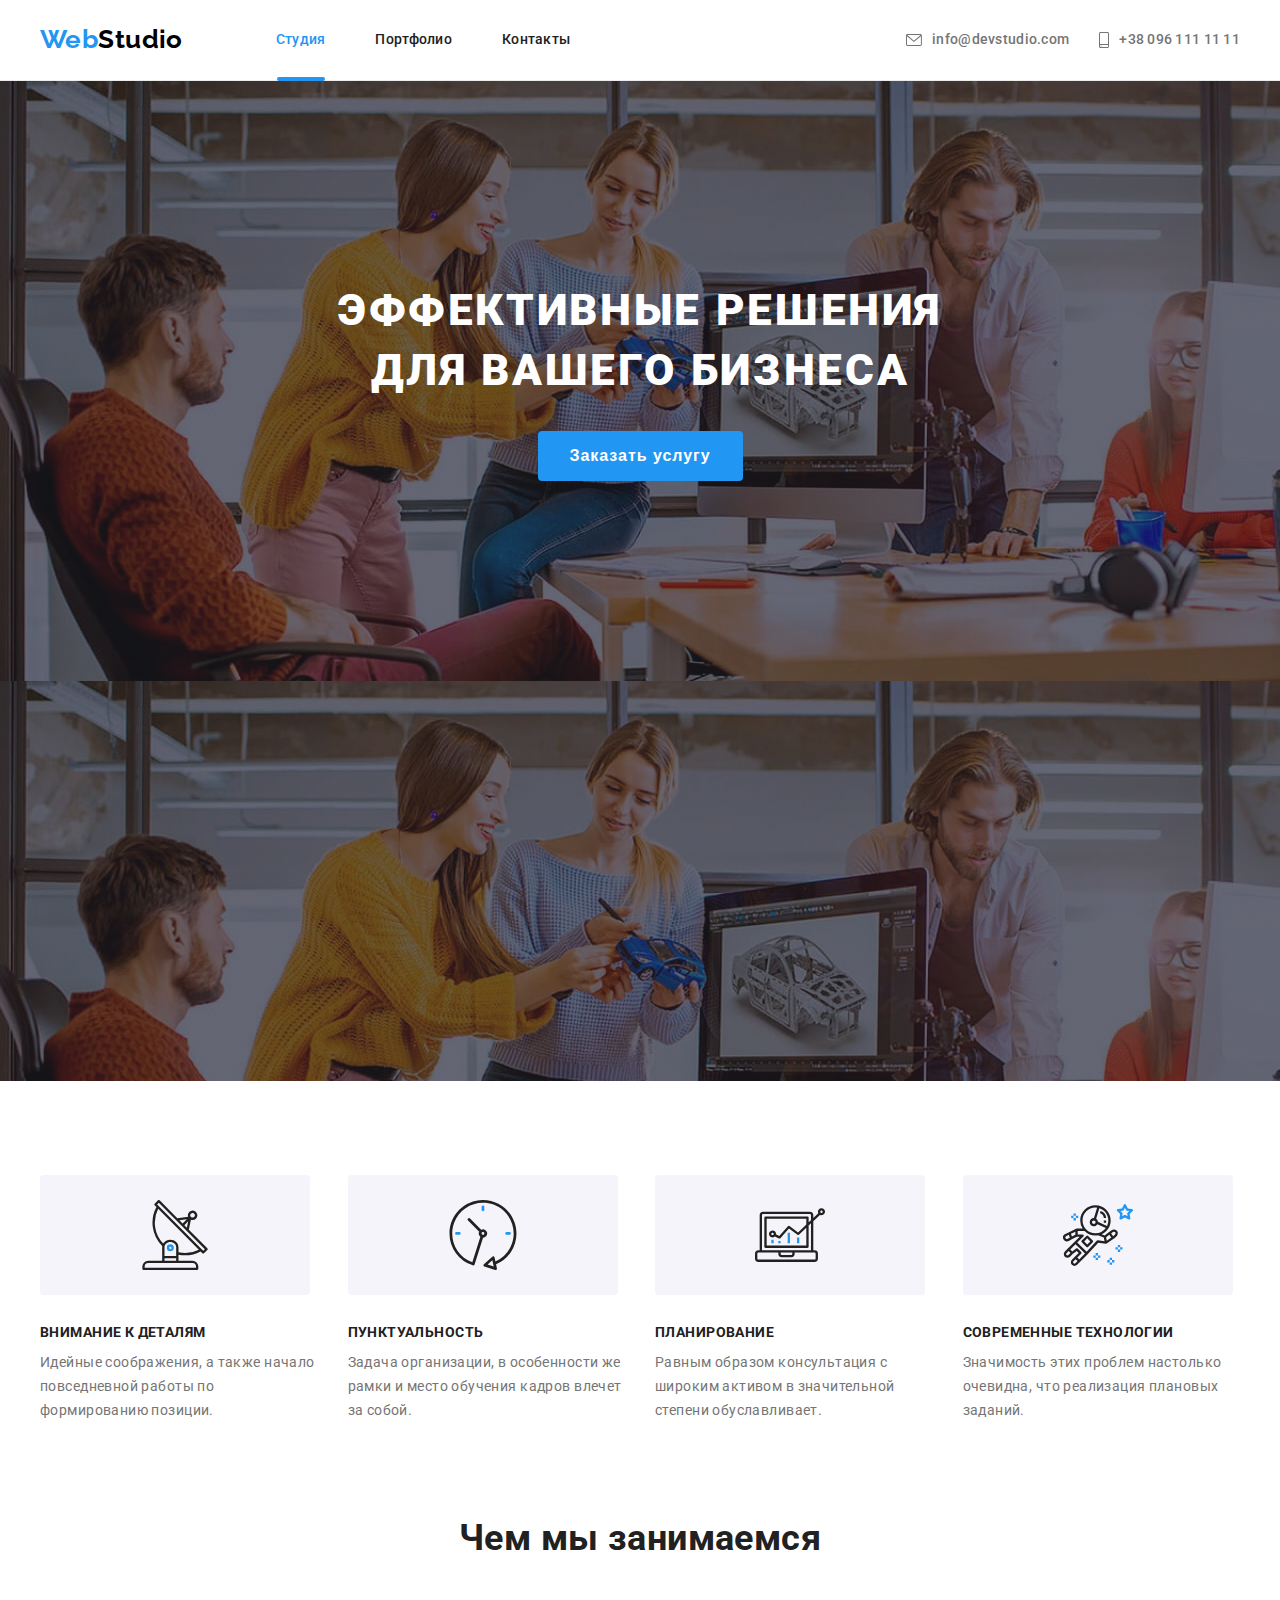
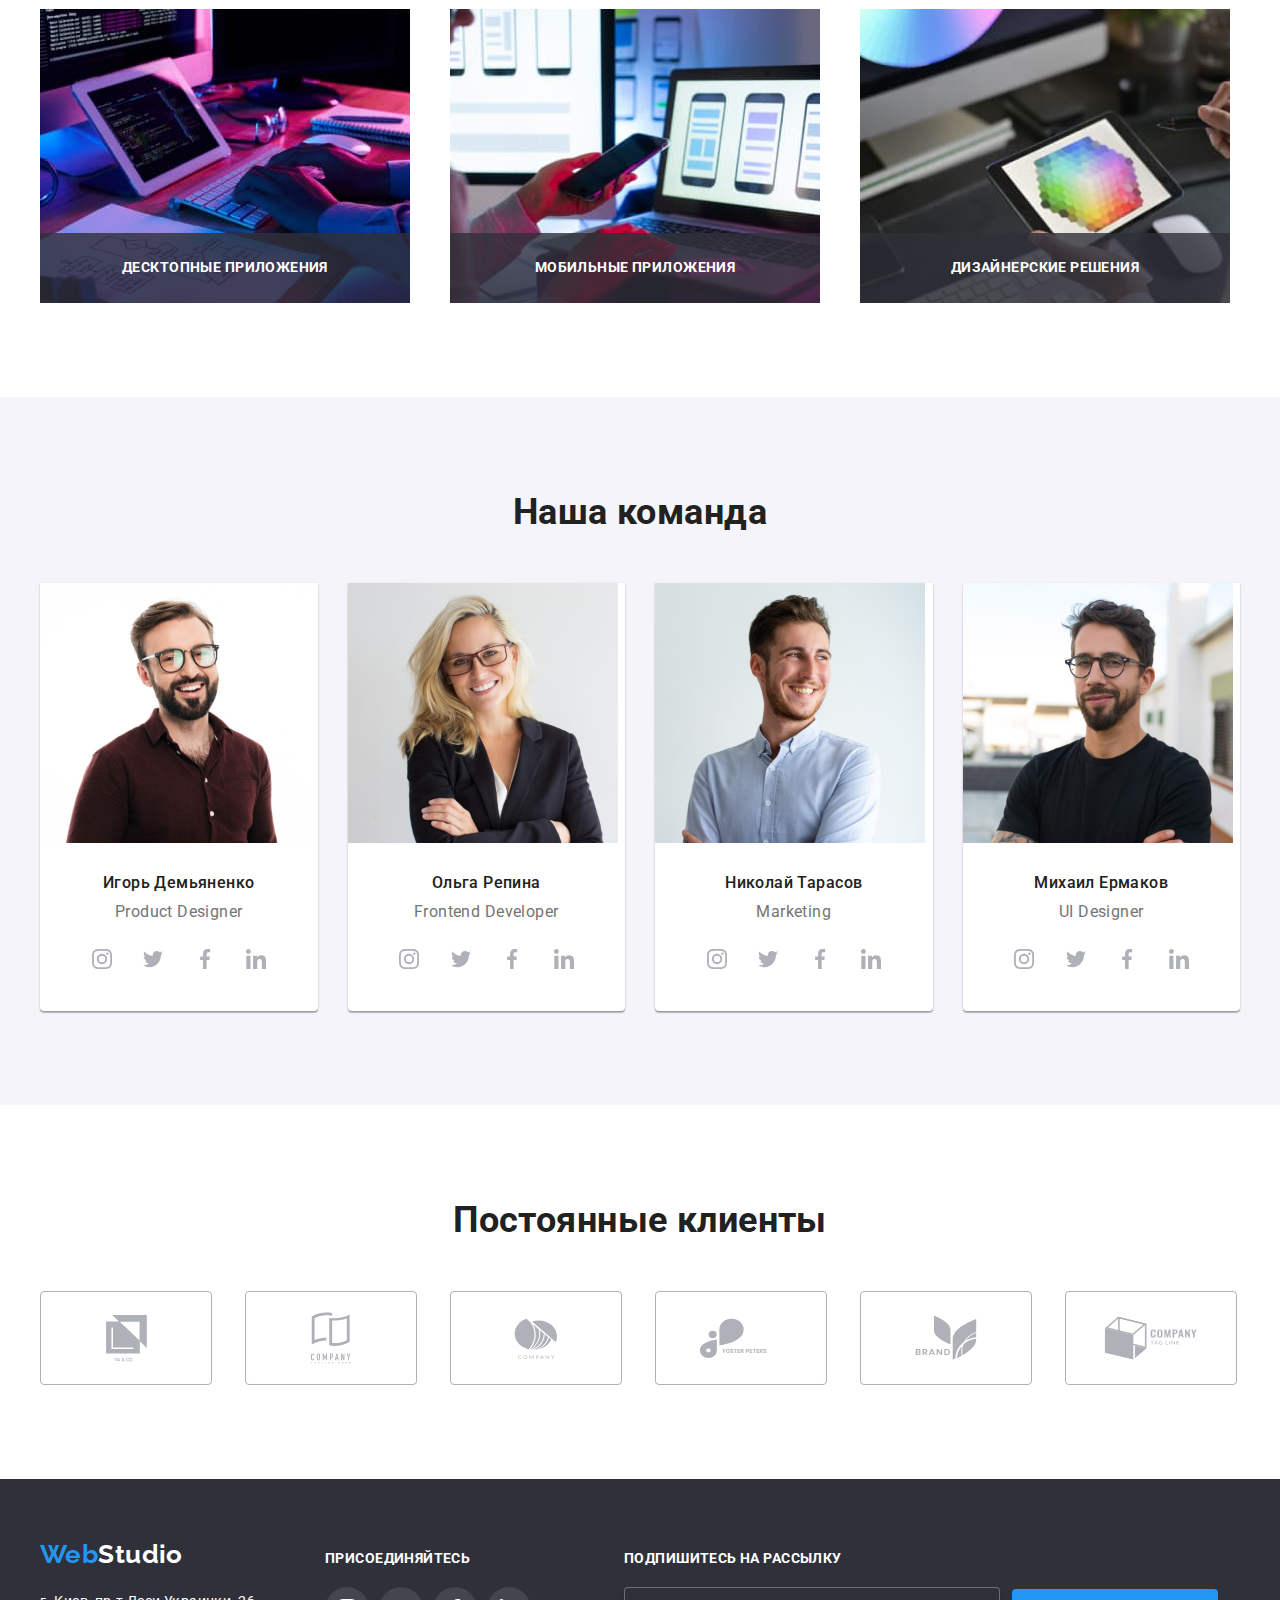
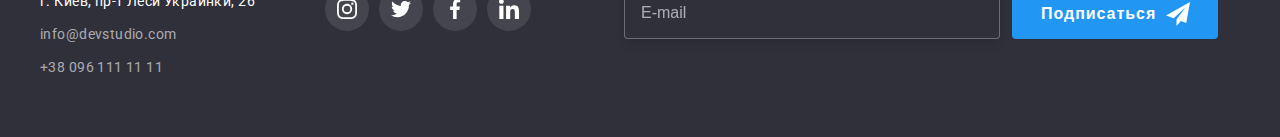
==== index.html @ 0c3dd6ae "main" ====
<!DOCTYPE html>
<html lang="ru">

<head>
  <meta charset="UTF-8" />
  <meta http-equiv="X-UA-Compatible" content="IE=edge" />
  <meta name="viewport" content="width=device-width, initial-scale=1.0" />
  <link rel="stylesheet" href="https://cdnjs.cloudflare.com/ajax/libs/modern-normalize/1.1.0/modern-normalize.min.css"
    integrity="sha512-wpPYUAdjBVSE4KJnH1VR1HeZfpl1ub8YT/NKx4PuQ5NmX2tKuGu6U/JRp5y+Y8XG2tV+wKQpNHVUX03MfMFn9Q=="
    crossorigin="anonymous" referrerpolicy="no-referrer" />
  <link rel="stylesheet" href="./css/styles.css" />
  <link rel="preconnect" href="https://fonts.googleapis.com" />
  <link rel="preconnect" href="https://fonts.gstatic.com" crossorigin />
  <link href="https://fonts.googleapis.com/css2?family=Raleway:wght@700&family=Roboto:wght@400;500;700;900&display=swap"
    rel="stylesheet" />
  <title>Студия</title>
</head>

<body>
  <!--шапка страцицы-->
  <header class="page-header">
    <div class="container main-nav">
      <nav class="header-nav">
        <a href="./index.html" class="logo link main"><span class="logo-accent">Web</span><span
            class="logo-header">Studio</span></a>
        <ul class="navigation-list">
          <li class="item">
            <a href="" class="navigation-link-current link">Студия</a>
          </li>

          <li class="item">
            <a href="./portfolio.html" class="navigation-link link">Портфолио</a>
          </li>
          <li class="item"><a href="" class="navigation-link link">Контакты</a></li>
        </ul>
      </nav>
      <ul class="contacts-header">
        <li class="contacts-item item">
          <a class="contacts-link link" href="mailto:info@devstudio.com" aria-label="Email">
            <svg class="mail-icon" width="16" height="12">
              <use href="./images/symbol-defs.svg#mail-icon"></use>
            </svg>
            info@devstudio.com</a>
        </li>
        <li class="contacts-item item">
          <a class="contacts-link link" href="tel:+380961111111" aria-label="telephone">
            <svg class="tel-icon" width="10" height="16">
              <use href="./images/symbol-defs.svg#tel-icon"></use>
            </svg>+38 096 111 11 11</a>
        </li>
      </ul>
    </div>
  </header>
  <main>
    <!-- герой -->
    <section class="section hero">
      <div class="container">
        <h1 class="hero-title">
          Эффективные решения <br />
          для вашего бизнеса
        </h1>
        <button class="hero-button" type="button" data-modal-open>Заказать услугу</button>
      </div>
    </section>
    <!-- Наши преимущества -->
    <section class="section advantages">
      <div class="container">
        <h2 class="visually-hidden">Наши преимущества</h2>
        <ul class="advantages-list">
          <li class="advantages-item">
            <div class="icon">
              <svg class="advantages-icon" width="70" height="70">
                <use href="./images/symbol-defs.svg#advantages-icon1""></use></svg>
                </div>
              <h3 class=" advantages-title">Внимание к деталям</h3>
                  <p class="advantages-text">
                    Идейные соображения, а также начало повседневной работы по формированию позиции.
                  </p>
          </li>
          <li class="advantages-item">
            <div class="icon">
              <svg class="advantages-icon" width="70" height="70">
                <use href="./images/symbol-defs.svg#advantages-icon2""></use></svg>
                </div>
              <h3 class=" advantages-title">Пунктуальность </h3>
                  <p class="advantages-text">
                    Задача организации, в особенности же рамки и место обучения кадров влечет за собой.
                  </p>
          </li>
          <li class="advantages-item">
            <div class="icon">
              <svg class="advantages-icon" width="70" height="70">
                <use href="./images/symbol-defs.svg#advantages-icon3""></use></svg>
                </div>
              <h3 class=" advantages-title">Планирование</h3>
                  <p class="advantages-text">
                    Равным образом консультация с широким активом в значительной степени обуславливает.
                  </p>
          </li>
          <li class="advantages-item">
            <div class="icon">
              <svg class="advantages-icon" width="70" height="70">
                <use href="./images/symbol-defs.svg#advantages-icon4""></use></svg>      
                </div>
              <h3 class=" advantages-title">Современные технологии</h3>
                  <p class="advantages-text">
                    Значимость этих проблем настолько очевидна, что реализация плановых заданий.
                  </p>
          </li>
        </ul>
      </div>
    </section>
    <!-- Наши занятия -->
    <section class="section occupations">
      <div class="container">
        <h2 class="occupations-title">Чем мы занимаемся</h2>
        <ul class="occupations-list">
          <li class="occupations-image">
            <img src="./images/img.jpg" alt="человек работающий за компьютером" width="370" />
            <div class="description-image">
              <p class="description-text">Десктопные приложения</p>
            </div>
          </li>
          <li class="occupations-image">
            <img src="./images/img2.jpg" alt="человек работающий на смартфоне" width="370" />
            <div class="description-image">
              <p class="description-text">Мобильные приложения</p>
            </div>
          </li>
          <li class="occupations-image">
            <img src="./images/img3.jpg" alt="человек работающий на планшете" width="370" />
            <div class="description-image">
              <p class="description-text">Дизайнерские решения</p>
            </div>
          </li>
        </ul>
      </div>
    </section>
    <!-- Наша команда -->
    <section class="section team">
      <div class="container">
        <h2 class="team-title">Наша команда</h2>
        <ul class="team-list">

          <li class="team-card team-shadow">
            <img src="./images/picture1.jpg" alt="Игорь Демьяненко-Product Designer" width="270" />
            <div class="team-article">
              <h3 class="team-member">Игорь Демьяненко</h3>
              <p class="team-role" lang="en">Product Designer</p>

              <ul class="team-social-link">
                <li class="team-icon-social"><a class="icon-ref" href="https://www.instagram.com/" target="_blank"
                    aria-label="instagram"><svg class="team-icon" width="20" height="20">
                      <use href="./images/symbol-defs.svg#instagram-icon"></use>
                    </svg></a></li>
                <li class="team-icon-social"><a class="icon-ref" href="https://twitter.com/" target="_blank"
                    aria-label="twitter"><svg class="team-icon" width="20" height="20">
                      <use href="./images/symbol-defs.svg#twitter-icon"></use>
                    </svg></a></li>
                <li class="team-icon-social"><a class="icon-ref" href="https://www.facebook.com/" target="_blank"
                    aria-label="facebook"><svg class="team-icon" width="20" height="20">
                      <use href="./images/symbol-defs.svg#facebook-icon"></use>
                    </svg></a></li>
                <li class="team-icon-social"><a class="icon-ref" href="https://ru.linkedin.com/" target="_blank"
                    aria-label="linkedin"><svg class="team-icon" width="20" height="20">
                      <use href="./images/symbol-defs.svg#linkedin-icon"></use>
                    </svg></a></li>
              </ul>
            </div>
          </li>
          <li class="team-card team-shadow">
            <img src="./images/picture2.jpg" alt="Ольга Репина-Frontend Developer" width="270" />
            <div class="team-article">
              <h3 class="team-member">Ольга Репина</h3>
              <p class="team-role" lang="en">Frontend Developer</p>
              <ul class="team-social-link">
                <li class="team-icon-social"><a class="icon-ref" href="https://www.instagram.com/" target="_blank"
                    aria-label="instagram"><svg class="team-icon" width="20" height="20">
                      <use href="./images/symbol-defs.svg#instagram-icon"></use>
                    </svg></a></li>
                <li class="team-icon-social"><a class="icon-ref" href="https://twitter.com/" target="_blank"
                    aria-label="twitter"><svg class="team-icon" width="20" height="20">
                      <use href="./images/symbol-defs.svg#twitter-icon"></use>
                    </svg></a></li>
                <li class="team-icon-social"><a class="icon-ref" href="https://www.facebook.com/" target="_blank"
                    aria-label="facebook"><svg class="team-icon" width="20" height="20">
                      <use href="./images/symbol-defs.svg#facebook-icon"></use>
                    </svg></a></li>
                <li class="team-icon-social"><a class="icon-ref" href="https://ru.linkedin.com/" target="_blank"
                    aria-label="linkedin"><svg class="team-icon" width="20" height="20">
                      <use href="./images/symbol-defs.svg#linkedin-icon"></use>
                    </svg></a></li>
              </ul>
            </div>
          </li>
          <li class="team-card team-shadow">
            <img src="./images/picture3.jpg" alt="Николай Тарасов-Marketing" width="270" />
            <div class="team-article">
              <h3 class="team-member">Николай Тарасов</h3>
              <p class="team-role" lang="en">Marketing</p>
              <ul class="team-social-link">
                <li class="team-icon-social"><a class="icon-ref" href="https://www.instagram.com/" target="_blank"
                    aria-label="instagram"><svg class="team-icon" width="20" height="20">
                      <use href="./images/symbol-defs.svg#instagram-icon"></use>
                    </svg></a></li>
                <li class="team-icon-social"><a class="icon-ref" href="https://twitter.com/" target="_blank"
                    aria-label="twitter"><svg class="team-icon" width="20" height="20">
                      <use href="./images/symbol-defs.svg#twitter-icon"></use>
                    </svg></a></li>
                <li class="team-icon-social"><a class="icon-ref" href="https://www.facebook.com/" target="_blank"
                    aria-label="facebook"><svg class="team-icon" width="20" height="20">
                      <use href="./images/symbol-defs.svg#facebook-icon"></use>
                    </svg></a></li>
                <li class="team-icon-social"><a class="icon-ref" href="https://ru.linkedin.com/" target="_blank"
                    aria-label="linkedin"><svg class="team-icon" width="20" height="20">
                      <use href="./images/symbol-defs.svg#linkedin-icon"></use>
                    </svg></a></li>
              </ul>
            </div>
          </li>
          <li class="team-card team-shadow">
            <img src="./images/picture4.jpg" alt="Михаил Ермаков-UI Designer" width="270" />
            <div class="team-article">
              <h3 class="team-member">Михаил Ермаков</h3>
              <p class="team-role" lang="en">UI Designer</p>
              <ul class="team-social-link">
                <li class="team-icon-social"><a class="icon-ref" href="https://www.instagram.com/" target="_blank"
                    aria-label="instagram"><svg class="team-icon" width="20" height="20">
                      <use href="./images/symbol-defs.svg#instagram-icon"></use>
                    </svg></a></li>
                <li class="team-icon-social"><a class="icon-ref" href="https://twitter.com/" target="_blank"
                    aria-label="twitter"><svg class="team-icon" width="20" height="20">
                      <use href="./images/symbol-defs.svg#twitter-icon"></use>
                    </svg></a></li>
                <li class="team-icon-social"><a class="icon-ref" href="https://www.facebook.com/" target="_blank"
                    aria-label="facebook"><svg class="team-icon" width="20" height="20">
                      <use href="./images/symbol-defs.svg#facebook-icon"></use>
                    </svg></a></li>
                <li class="team-icon-social"><a class="icon-ref" href="https://ru.linkedin.com/" target="_blank"
                    aria-label="linkedin"><svg class="team-icon" width="20" height="20">
                      <use href="./images/symbol-defs.svg#linkedin-icon"></use>
                    </svg></a></li>
              </ul>
            </div>
          </li>
        </ul>
      </div>
    </section>
    <!-- Наши постоянные клиенты -->
    <section class="section clients">
      <div class="container">
        <h3 class="clients-title">Постоянные клиенты</h3>
        <ul class="clients-list">
          <li class="clients-name"><a class="clients-ref" href=""><svg class="clients-company" width="41" height="46.7">
                <use href="./images/symbol-defs.svg#customers-icon1"></use>
              </svg></a></li>
          <li class="clients-name"><a class="clients-ref" href=""><svg class="clients-company" width="40" height="52">
                <use href="./images/symbol-defs.svg#customers-icon2"></use>
              </svg></a></li>
          <li class="clients-name"><a class="clients-ref" href=""><svg class="clients-company" width="43.46"
                height="41.18">
                <use href="./images/symbol-defs.svg#customers-icon3"></use>
              </svg></a></li>
          <li class="clients-name"><a class="clients-ref" href=""><svg class="clients-company" width="84.44"
                height="40.62">
                <use href="./images/symbol-defs.svg#customers-icon4"></use>
              </svg></a></li>
          <li class="clients-name"><a class="clients-ref" href=""><svg class="clients-company" width="62.54"
                height="45.43">
                <use href="./images/symbol-defs.svg#customers-icon5"></use>
              </svg></a></li>
          <li class="clients-name"><a class="clients-ref" href=""><svg class="clients-company" width="93.79"
                height="43.93">
                <use href="./images/symbol-defs.svg#customers-icon6"></use>
              </svg></a></li>
        </ul>
      </div>
    </section>
  </main>
  <!-- Подвал страницы -->
  <footer class="page-footer studio">
    <div class="container">
      <div class="footer-main-flex">
        <div class="footer-socials">
          <a href="./index.html" class="logo footer"><span class="logo-accent">Web</span><span
              class="logo-footer">Studio</span>
          </a>
          <address class="location"> <a class="location-ref" href="https://www.google.com.ua/maps/" target="_blank">г.
              Киев, пр-т Леси Украинки, 26</a></address>
          <ul class="contacts footer">
            <li class="contacts footer link">
              <a href="mailto:info@devstudio.com" class="contacts-footer-link">info@devstudio.com</a>
            </li>
            <li class="contacts footer link">
              <a href="tel:+380961111111" class="contacts-footer-link">+38 096 111 11 11</a>
            </li>
          </ul>
        </div>
        <div class="footer-invite-card">
          <p class="footer-invite">присоединяйтесь</p>
          <ul class="footer-social-link">
            <li class="footer-icon-social"><a class="footer-icon-ref" href="https://www.instagram.com/"
                target="_blank"><svg class="footer-icon" width="20" height="20">
                  <use href="./images/symbol-defs.svg#instagram-icon"></use>
                </svg></a></li>
            <li class="footer-icon-social"><a class="footer-icon-ref" href="https://twitter.com/" target="_blank"><svg
                  class="footer-icon" width="20" height="20">
                  <use href="./images/symbol-defs.svg#twitter-icon"></use>
                </svg></a></li>
            <li class="footer-icon-social"><a class="footer-icon-ref" href="https://www.facebook.com/"
                target="_blank"><svg class="footer-icon" width="20" height="20">
                  <use href="./images/symbol-defs.svg#facebook-icon"></use>
                </svg></a></li>
            <li class="footer-icon-social"><a class="footer-icon-ref" href="https://ru.linkedin.com/"
                target="_blank"><svg class="footer-icon" width="20" height="20">
                  <use href="./images/symbol-defs.svg#linkedin-icon"></use>
                </svg></a></li>
          </ul>
        </div>
        <form class="signup-form" name="signup-form" autocomplete="on">
          <label class="signup-label">
            Подпишитесь на рассылку
            <input class="signup-input" type="email" name="email" placeholder="E-mail">
          </label>
          <button class="signup-button" type="submit">Подписаться<svg class="signup-icon" width="24" height="24">
              <use href="./images/icons.svg#icon-send"></use>
            </svg> </button>
        </form>
      </div>
    </div>
  </footer>
  <div class="backdrop is-hidden" data-modal>
    <div class="modal">
      <form class="subscribe-form" name="subscribe-form" autocomplete="on">
        <p class="subscribe-text">Оставьте свои данные, мы вам перезвоним</p>
        <label class="subscribe-label">
          Имя
          <div class="subscribe-block">
            <svg class="icon-modal" width="18" height="18">
              <use href="./images/icons.svg#icon-person"></use>
            </svg>
            <input class="subscribe-input" type="text" name="text" required>
          </div>
        </label>
        <label class="subscribe-label">
          Телефон
          <div class="subscribe-block">
            <svg class="icon-modal" width="18" height="18">
              <use href="./images/icons.svg#icon-phone"></use>
            </svg>
            <input class="subscribe-input" type="tel" name="tel" required>
          </div>
        </label>
        <label class="subscribe-label">
          Почта
          <div class="subscribe-block">
            <svg class="icon-modal" width="18" height="18">
              <use href="./images/icons.svg#icon-email"></use>
            </svg>
            <input class="subscribe-input" type="email" name="email" required>
          </div>
        </label>
        <label class="subscribe-label">
          Комментарий
          <textarea class="textarea-input" name="comment-text"
            placeholder="Введите текст"></textarea>
        </label>
        <label class="checkbox-label">
          <input class="checkbox-input visually-hidden" type="checkbox" name="agreement-checkbox">
          <span class="checkbox-icon"></span>
          Соглашаюсь с рассылкой и принимаю <a class="checkbox-license" href="">Условия договора</a>
        </label>
        <button class="subscribe-button" type="submit">Отправить</button>
      </form>
      <button class="modal-button" type="button" data-modal-close><svg class="modal-icon" width="11" height="11">
          <use href="./images/symbol-defs.svg#modal-vector"></use>
        </svg></button>
    </div>
  </div>
  <script src="./js/modal.js"></script>
</body>

</html>
---- css/styles.css ----
body {
  font-family: 'Roboto', sans-serif;
  letter-spacing: 0.03em;
  font-size: 14px;
  color: var(--primary-text-color);
}
*,
::before,
::after {
  padding: 0;
  margin: 0;
  border: 0;
  outline: 0;
}

:root {
  --secondary-text-color: #212121;
  --primary-text-color: #757575;
  --accent-color: #2196f3;
  --background-color: #ffffff;
  --hero-and-footer-background-color: #2f303a;
  --main-background-color: #e5e5e5;
  --team-background-color: #f5f4fa;
  --card-set-gap: 30px;
}
.link {
  display: block;
}
img {
  display: block;
  max-width: 100%;
  height: auto;
}
li {
  list-style-type: none;
  /* Убираем маркеры */
}
a {
  text-decoration: none;
  /* Убираем подчёркивание для всех ссылок */
}
.visually-hidden {
  position: absolute;
  width: 1px;
  height: 1px;
  margin: -1px;
  padding: 0;
  overflow: hidden;
  border: 0;
  clip: rect(0 0 0 0);
}
.container {
  width: 1200px;
  margin: 0 auto;
  padding: 0 15px;
}
.section {
  padding-top: 94px;
  padding-bottom: 94px;
}

/* стили хедера */

.logo {
  font-family: Raleway;
  font-weight: 700;
  font-size: 26px;
  line-height: 1.19;
}
.logo.link.main {
  margin-right: 93px;
  padding-top: 24px;
  padding-bottom: 25px;
}
.main-nav {
  display: flex;
  align-items: center;
}
.main-nav .item:not(:last-child) {
  margin-right: 50px;
}
.contacts-header .item:not(:last-child) {
  margin-right: 30px;
}

.main-nav .link {
  padding-top: 32px;
  padding-bottom: 32px;
}
.header-nav {
  display: flex;
  align-items: center;
}
.navigation-list {
  display: flex;
  font-weight: 500;
  line-height: 1.14;
  letter-spacing: 0.02em;
}

.contacts-header {
  display: flex;
  margin-left: auto;
}
header {
  background-color: var(--background-color);
}
.logo-accent {
  color: var(--accent-color);
}
.logo-header {
  color: #000000;
}
.logo-footer {
  color: var(--background-color);
}
.navigation-link {
  color: var(--secondary-text-color);
  transition: color 250ms cubic-bezier(0.4, 0, 0.2, 1);
}
.navigation-link:hover,
.navigation-link:focus {
  color: var(--accent-color);
}
.navigation-link-current {
  color: var(--accent-color);
  position: relative;
}
.navigation-link-current::after {
  content: ' ';
  position: absolute;
  width: 48px;
  height: 4px;
  background-color: var(--accent-color);
  bottom: -1px;
  right: 0;
  border-radius: 2px;
}
.navigation-link-current.portfolio.link::after {
  content: ' ';
  position: absolute;
  width: 78px;
  height: 4px;
  background-color: var(--accent-color);
  bottom: -1px;
  right: 0;
  border-radius: 2px;
}
.contacts-link.link {
  display: flex;
  align-items: center;
  font-weight: 500;
  line-height: 1.14;
  letter-spacing: 0.02em;
  color: var(--primary-text-color);
  transition: color 250ms cubic-bezier(0.4, 0, 0.2, 1);
}

.mail-icon,
.tel-icon {
  margin-right: 10px;
  fill: currentColor;
}
.contacts-link {
  display: flex;
  align-items: center;
}

.contacts-link:hover,
.contacts-link:focus,
.mail-icon:hover,
.mail-icon:focus,
.tel-icon:hover,
.tel-icon:focus {
  color: var(--accent-color);
  fill: var(--accent-color);
}

/* стили hero */
.section.hero {
  padding: 200px 0px;
}
.hero {
  background-color: var(--hero-and-footer-background-color);
  background-image: linear-gradient(to right, rgba(47, 48, 58, 0.4), rgba(47, 48, 58, 0.4)),
    url(../images/hero-img-min.jpg);
  color: var(--background-color);
  max-width: 1600px;
  height: 600px;
  margin: 0 auto;
}

.hero-title {
  margin-bottom: 30px;
  font-weight: 900;
  font-size: 44px;
  line-height: 1.36;
  text-align: center;
  letter-spacing: 0.06em;
  text-transform: uppercase;
}
.hero-button {
  position: relative;
  top: 0;
  margin-left: auto;
  margin-right: auto;
  padding: 10px 32px;
  border-radius: 4px;
  cursor: pointer;
  font-weight: 700;
  font-size: 16px;
  line-height: 1.88;
  letter-spacing: 0.06em;
  display: block;
  background-color: var(--accent-color);
  color: var(--background-color);
  transition: box-shadow 250ms cubic-bezier(0.4, 0, 0.2, 1),
    background-color 250ms cubic-bezier(0.4, 0, 0.2, 1), top 250ms cubic-bezier(0.4, 0, 0.2, 1);
}
.hero-button:hover,
.hero-button:focus {
  top: 2px;
  background-color: #188ce8;
  box-shadow: 0px 4px 4px rgba(0, 0, 0, 0.15);
}
/* модальное окно */
.backdrop {
  position: fixed;
  top: 0;
  left: 0;
  background-color: rgba(0, 0, 0, 0.2);
  width: 100%;
  height: 100%;
  opacity: 1;
  transition: opacity 250ms cubic-bezier(0.4, 0, 0.2, 1),
    visibility 250ms cubic-bezier(0.4, 0, 0.2, 1);
}
.backdrop.is-hidden {
  opacity: 0;
  pointer-events: none;
  visibility: hidden;
}
.modal-button {
  position: absolute;
  right: 8px;
  top: 8px;
  display: flex;
  align-items: center;
  justify-content: center;
  width: 30px;
  height: 30px;
  border-radius: 50%;
  border: 1px solid rgba(0, 0, 0, 0.1);
  background-color: var(--background-color);
  cursor: pointer;
  transform: scale(1);
  transition: fill 250ms cubic-bezier(0.4, 0, 0.2, 1), transform 250ms cubic-bezier(0.4, 0, 0.2, 1);
}

.modal-button:hover,
.modal-button:focus {
  transform: scale(1.3);
  fill: var(--accent-color);
}

.backdrop.is-hidden .modal {
  transform: translate(-50%, -50%) scale(0);
  opacity: 0;
}
.modal {
  position: absolute;
  top: 50%;
  left: 50%;
  transform: translate(-50%, -50%) scale(1);
  transition: transform 250ms cubic-bezier(0.4, 0, 0.2, 1),
    opacity 250ms cubic-bezier(0.4, 0, 0.2, 1);
  opacity: 1;
  min-width: 528px;
  min-height: 581px;
  border-radius: 4px;
  box-shadow: 0px 1px 3px rgba(0, 0, 0, 0.12), 0px 1px 1px rgba(0, 0, 0, 0.14),
    0px 2px 1px rgba(0, 0, 0, 0.2);
  background-color: var(--background-color);
}
/* стили для формы модального окна */
.subscribe-form {
  padding: 40px;
}
.subscribe-label {
  font-size: 12px;
  line-height: 1.17;
  letter-spacing: 0.01em;
  cursor: pointer;
}

.subscribe-text {
  text-align: center;
  font-weight: 700;
  font-size: 20px;
  line-height: 1.15;
  color: var(--secondary-text-color);
  margin-bottom: 12px;
}
.subscribe-input {
  border: 1px solid rgba(33, 33, 33, 0.2);
  border-radius: 4px;
  width: 100%;
  height: 40px;
  display: block;
  margin-top: 4px;
  margin-bottom: 10px;
  padding-left: 42px;
  cursor: pointer;
  transition: border-color 250ms cubic-bezier(0.4, 0, 0.2, 1);
}

.subscribe-block:hover,
.subscribe-block:focus,
.subscribe-input:hover,
.subscribe-input:focus {
  border-color: var(--accent-color);
  fill: var(--accent-color);
}
.subscribe-block {
  position: relative;
}
.icon-modal {
  position: absolute;
  transform: translateY(-50%);
  top: 50%;
  left: 12px;
  transition: fill 250ms cubic-bezier(0.4, 0, 0.2, 1);
}
.textarea-input {
  display: block;
  border: 1px solid rgba(33, 33, 33, 0.2);
  border-radius: 4px;
  margin-top: 4px;
  margin-bottom: 20px;
  padding: 12px 16px;
  width: 100%;
  height: 120px;
  resize: none;
}
.textarea-input::placeholder {
  line-height: 1.14;
  letter-spacing: 0.01em;
  color: rgba(117, 117, 117, 0.5);
}
.checkbox-input:checked + .checkbox-icon {
  border-color: transparent;
  background-image: url(../images/icon-check.svg);
  background-size: content;
  background-origin: border-box;
}

.checkbox-icon {
  display: inline-block;
  width: 16px;
  height: 15px;
  margin-right: 7px;
  border: 2px solid var(--secondary-text-color);
  border-radius: 2px;
}
.checkbox-label {
  display: flex;
  justify-content: center;
  align-items: center;
  line-height: 1.71;
  cursor: pointer;
  margin-bottom: 30px;
}
.checkbox-license {
  display: block;
  line-height: 1.71;
  text-decoration-line: underline;
  color: var(--accent-color);
  margin-left: 4px;
}
.subscribe-button {
  position: relative;
  top: 0;
  margin: 0 auto;
  padding: 10px 55px 10px 56px;
  font-weight: 700;
  font-size: 16px;
  line-height: 1.88;
  display: block;
  letter-spacing: 0.06em;
  color: var(--background-color);
  background-color: var(--accent-color);
  border-radius: 4px;
  cursor: pointer;
  transition: box-shadow 250ms cubic-bezier(0.4, 0, 0.2, 1),
    background-color 250ms cubic-bezier(0.4, 0, 0.2, 1), top 250ms cubic-bezier(0.4, 0, 0.2, 1);
}
.subscribe-button:hover,
.subscribe-button:focus {
  top: 2px;
  background-color: #188ce8;
  box-shadow: 0px 4px 4px rgba(0, 0, 0, 0.15);
}

/* cтили для advantages и occupations */
.advantages,
.occupations {
  background-color: var(--background-color);
}
.advantages {
  line-height: 1.71;
}
.advantages-title {
  margin-bottom: 10px;
  font-weight: 700;
  font-size: inherit;
  line-height: 1.14;
  text-transform: uppercase;
  color: var(--secondary-text-color);
}

.advantages-list {
  display: flex;
  margin-right: calc(-1 * var(--card-set-gap));
}
.advantages-item {
  flex-basis: calc(100% / 4 - var(--card-set-gap));
  margin-right: var(--card-set-gap);
  width: 270px;
}
.icon {
  display: flex;
  justify-content: center;
  align-items: center;
  width: 270px;
  height: 120px;
  margin-bottom: 30px;
  border-radius: 4px;
  background-color: var(--team-background-color);
}

/* стили для наши занятия */
.occupations {
  padding-top: 0;
}
.occupations-list {
  display: flex;
  margin-right: calc(-1 * var(--card-set-gap));
}
.occupations-image {
  flex-basis: calc(100% / 3 - var(--card-set-gap));
  margin-right: var(--card-set-gap);
  position: relative;
}
.description-image {
  position: absolute;
  width: 370px;
  height: 70px;
  background-color: rgba(47, 48, 58, 0.8);
  transform: translateY(-100%);
}
.description-text {
  font-weight: 700;
  line-height: 1.14;
  text-align: center;
  text-transform: uppercase;
  color: var(--background-color);
  padding: 27px 82px 83px;
}
.occupations-title,
.team-title {
  margin-bottom: 50px;
  font-weight: 700;
  font-size: 36px;
  line-height: 1.17;
  text-align: center;
  color: var(--secondary-text-color);
}
/* стили для team section */
.team {
  background-color: var(--team-background-color);
}
.team-article {
  padding: 30px 32px;
}
.team-member {
  font-weight: 500;
  color: var(--secondary-text-color);
}
.team-role {
  margin-top: 10px;
  margin-bottom: 16px;
}
.team-list {
  display: flex;
  margin-right: calc(-1 * var(--card-set-gap));
}
.team-card {
  flex-basis: calc(100% / 4 - var(--card-set-gap));
  margin-right: var(--card-set-gap);
}
.team-shadow {
  background: #ffffff;
  box-shadow: 0px 1px 3px rgba(0, 0, 0, 0.12), 0px 1px 1px rgba(0, 0, 0, 0.14),
    0px 2px 1px rgba(0, 0, 0, 0.2);
  border-radius: 0px 0px 4px 4px;
}
.team,
.team-member {
  font-size: 16px;
  line-height: 1.19;
  text-align: center;
}
.team-social-link {
  display: flex;
  justify-content: space-evenly;
}
.team-icon-social {
  display: flex;
  justify-content: center;
}
.icon-ref {
  width: 44px;
  height: 44px;
  display: flex;
  justify-content: center;
  align-items: center;
  border-radius: 50%;
  color: #afb1b8;
  cursor: pointer;
  transition: color 250ms cubic-bezier(0.4, 0, 0.2, 1),
    background-color 250ms cubic-bezier(0.4, 0, 0.2, 1);
}
.icon-ref:hover,
.icon-ref:focus {
  background-color: var(--accent-color);
  color: var(--background-color);
}
.team-icon {
  fill: currentColor;
}
/* стили для секции clients */
.clients-title {
  font-weight: 700;
  font-size: 36px;
  line-height: 1.17;
  text-align: center;
  color: var(--secondary-text-color);
  margin-bottom: 50px;
}
.clients-list {
  display: flex;
  margin-right: calc(-1 * var(--card-set-gap));
}
.clients-name {
  flex-basis: calc(100% / 6 - var(--card-set-gap));
  margin-right: var(--card-set-gap);
}

.clients-ref {
  width: 170px;
  height: 92px;
  border: 1px solid #afb1b8;
  border-radius: 4px;
  display: flex;
  justify-content: center;
  align-items: center;
  fill: #afb1b8;
  transition: fill 250ms cubic-bezier(0.4, 0, 0.2, 1), border 250ms cubic-bezier(0.4, 0, 0.2, 1);
}
.clients-ref:hover,
.clients-ref:focus {
  border: 1px solid var(--accent-color);
  fill: var(--accent-color);
}

/* стили для футера */
footer {
  background-color: var(--hero-and-footer-background-color);
}
.location {
  display: block;
  margin-top: 20px;
  font-style: normal;
  line-height: 1.71;
}
.location-ref {
  color: var(--background-color);
  transition: color 250ms cubic-bezier(0.4, 0, 0.2, 1);
}
.location-ref:hover,
.location-ref:focus {
  color: var(--accent-color);
}
.contacts-footer-link {
  line-height: 1.71;
  color: rgba(255, 255, 255, 0.6);
  transition: color 250ms cubic-bezier(0.4, 0, 0.2, 1);
}
.contacts-footer-link:hover,
.contacts-footer-link:focus {
  color: var(--accent-color);
}
.page-footer {
  padding-top: 60px;
  padding-bottom: 60px;
}
.page-footer.studio {
  padding-bottom: 57px;
}
.contacts.footer.link {
  margin-top: 9px;
}
.footer-social-link {
  display: flex;
  justify-content: start;
}
.footer-icon-social {
  display: flex;
}
.footer-icon-social:not(:last-child) {
  margin-right: 10px;
}
.footer-icon-ref {
  width: 44px;
  height: 44px;
  display: flex;
  justify-content: center;
  align-items: center;
  border-radius: 50%;
  color: var(--background-color);
  background-color: rgba(255, 255, 255, 0.1);
  cursor: pointer;
  transition: background-color 250ms cubic-bezier(0.4, 0, 0.2, 1);
}
.footer-icon-ref:hover,
.footer-icon-ref:focus {
  background-color: var(--accent-color);
  color: var(--background-color);
}
.footer-icon {
  fill: currentColor;
}
.footer-socials {
  display: flex;
  flex-direction: column;
}
.footer-invite-card {
  display: flex;
  flex-direction: column;
  margin-left: 70px;
}
.footer-main-flex {
  display: flex;
  align-items: baseline;
}
.footer-invite {
  font-weight: 700;
  line-height: 1.14;
  text-transform: uppercase;
  margin-bottom: 20px;
  color: var(--background-color);
}
.signup-form {
  display: flex;
  margin-left: 93px;
  align-items: flex-end;
}
.signup-label {
  font-weight: 700;
  line-height: 1.14;
  text-transform: uppercase;
  color: var(--background-color);
}
.signup-input {
  display: block;
  margin-top: 20px;
  padding-left: 16px;
  width: 358px;
  height: 50px;
  background-color: var(--hero-and-footer-background-color);
  border: 1px solid rgba(255, 255, 255, 0.3);
  border-radius: 4px;
  filter: drop-shadow(0px 4px 4px rgba(0, 0, 0, 0.15));
  font-size: 16px;
  line-height: 1.25;
  color: rgba(255, 255, 255, 0.6);
}
.signup-input::placeholder {
  font-size: 16px;
  line-height: 1.25;
  color: rgba(255, 255, 255, 0.6);
}

.signup-button {
  position: relative;
  top: 0;
  display: flex;
  align-items: center;
  margin-left: 12px;
  padding: 10px 28px 10px 29px;
  background: var(--accent-color);
  border-radius: 4px;
  font-weight: 700;
  font-size: 16px;
  line-height: 1.88;
  letter-spacing: 0.06em;
  color: var(--background-color);
  cursor: pointer;
  transition: box-shadow 250ms cubic-bezier(0.4, 0, 0.2, 1),
    background-color 250ms cubic-bezier(0.4, 0, 0.2, 1), top 250ms cubic-bezier(0.4, 0, 0.2, 1);
}
.signup-button:hover,
.signup-button:focus {
  top: 2px;
  background-color: #188ce8;
  box-shadow: 0px 4px 4px rgba(0, 0, 0, 0.15);
}

.signup-icon {
  margin-left: 10px;
  align-items: center;
}

/* cтили для portfolio */
.page-header {
  border-bottom: 1px solid #ececec;
}
.logo.portfolio {
  margin-right: 93px;
}
.button-list {
  display: flex;
  justify-content: center;
  margin-bottom: 50px;
}
.button:not(:last-child) {
  margin-right: 8px;
}
.jobs-button {
  position: relative;
  top: 0;
  cursor: pointer;
  font-weight: 500;
  font-size: 16px;
  line-height: 1.63;
  color: var(--secondary-text-color);
  border-radius: 4px;
  background: #f5f4fa;
  padding: 6px 22px;
  transition: background-color 250ms cubic-bezier(0.4, 0, 0.2, 1),
    color 250ms cubic-bezier(0.4, 0, 0.2, 1), box-shadow 250ms cubic-bezier(0.4, 0, 0.2, 1),
    top 250ms cubic-bezier(0.4, 0, 0.2, 1);
}

.jobs-button:hover,
.jobs-button:focus {
  top: 2px;
  color: var(--background-color);
  background-color: var(--accent-color);
  box-shadow: 0px 3px 1px rgba(0, 0, 0, 0.1), 0px 1px 2px rgba(0, 0, 0, 0.08),
    0px 2px 2px rgba(0, 0, 0, 0.12);
}
.jobs-button:active {
  box-shadow: inset 0px 3px 1px rgba(0, 0, 0, 0.1), inset 0px 1px 2px rgba(0, 0, 0, 0.08),
    inset 0px 2px 2px rgba(0, 0, 0, 0.12);
}

.jobs-list .jobs-title {
  font-weight: 700;
  font-size: 18px;
  line-height: 2;
  letter-spacing: 0.06em;
  color: var(--secondary-text-color);
}
.jobs-article {
  padding: 20px 24px;
  border: 1px solid #eeeeee;
  border-top: 0px;
}
.jobs-text {
  margin-top: 4px;
}
.jobs-list {
  display: flex;
  flex-wrap: wrap;
  font-size: 16px;
  line-height: 1.88;
  margin-right: calc(-1 * var(--card-set-gap));
  margin-bottom: calc(-1 * var(--card-set-gap));
}
.jobs-item {
  flex-basis: calc(100% / 3 - var(--card-set-gap));
  margin-right: var(--card-set-gap);
  margin-bottom: var(--card-set-gap);

  transition: box-shadow 250ms cubic-bezier(0.4, 0, 0.2, 1);
}

.jobs-image {
  position: relative;
  overflow: hidden;
}
.jobs-overlay {
  position: absolute;
  top: 0;
  width: 100%;
  height: 100%;
  background-color: rgba(33, 150, 243, 0.9);
  transform: translateY(100%);
  transition: transform 250ms cubic-bezier(0.4, 0, 0.2, 1);
}

.jobs-overlay-text {
  font-size: 18px;
  line-height: 1.56;
  color: var(--background-color);
  padding: 63px 24px;
}
.jobs-item:hover {
  box-shadow: 0px 1px 1px rgba(0, 0, 0, 0.12), 0px 4px 4px rgba(0, 0, 0, 0.06),
    1px 4px 6px rgba(0, 0, 0, 0.16);
  cursor: pointer;
}

.jobs-item:hover .jobs-overlay {
  transform: translateY(0%);
}
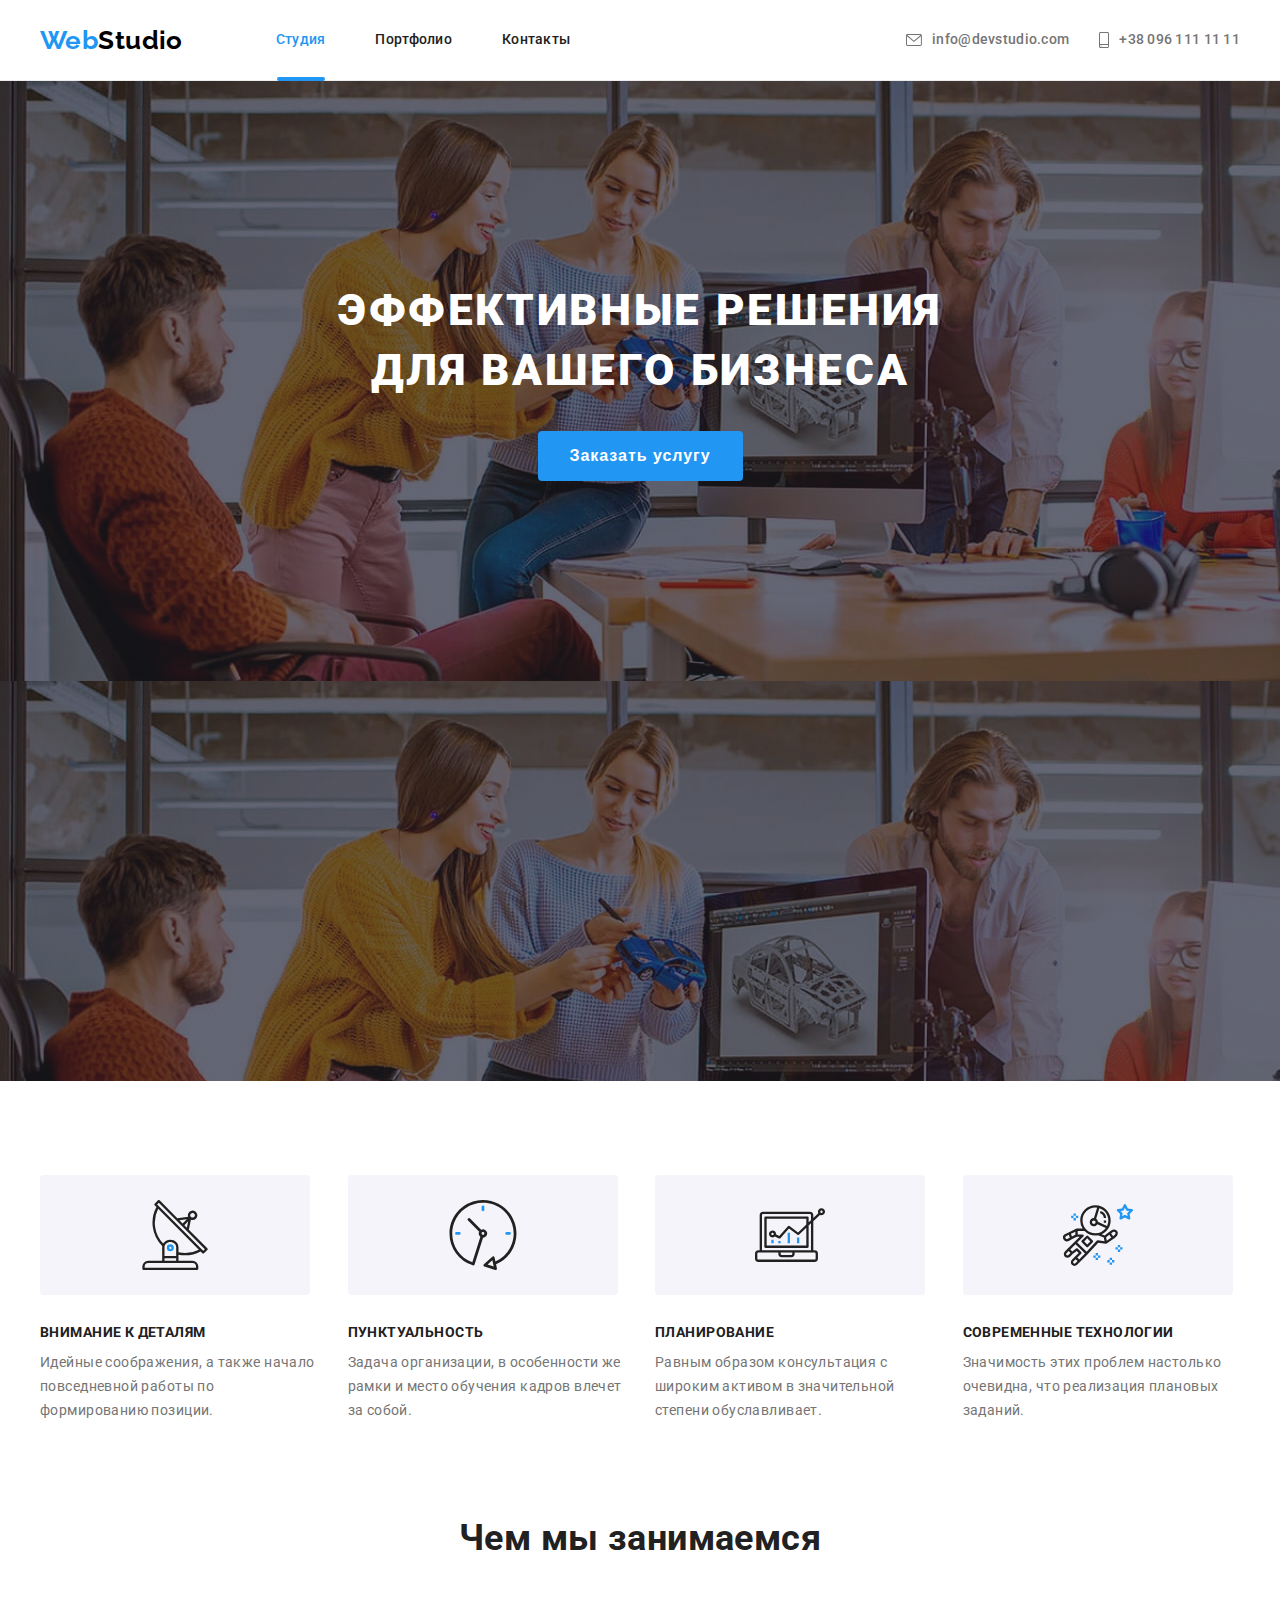
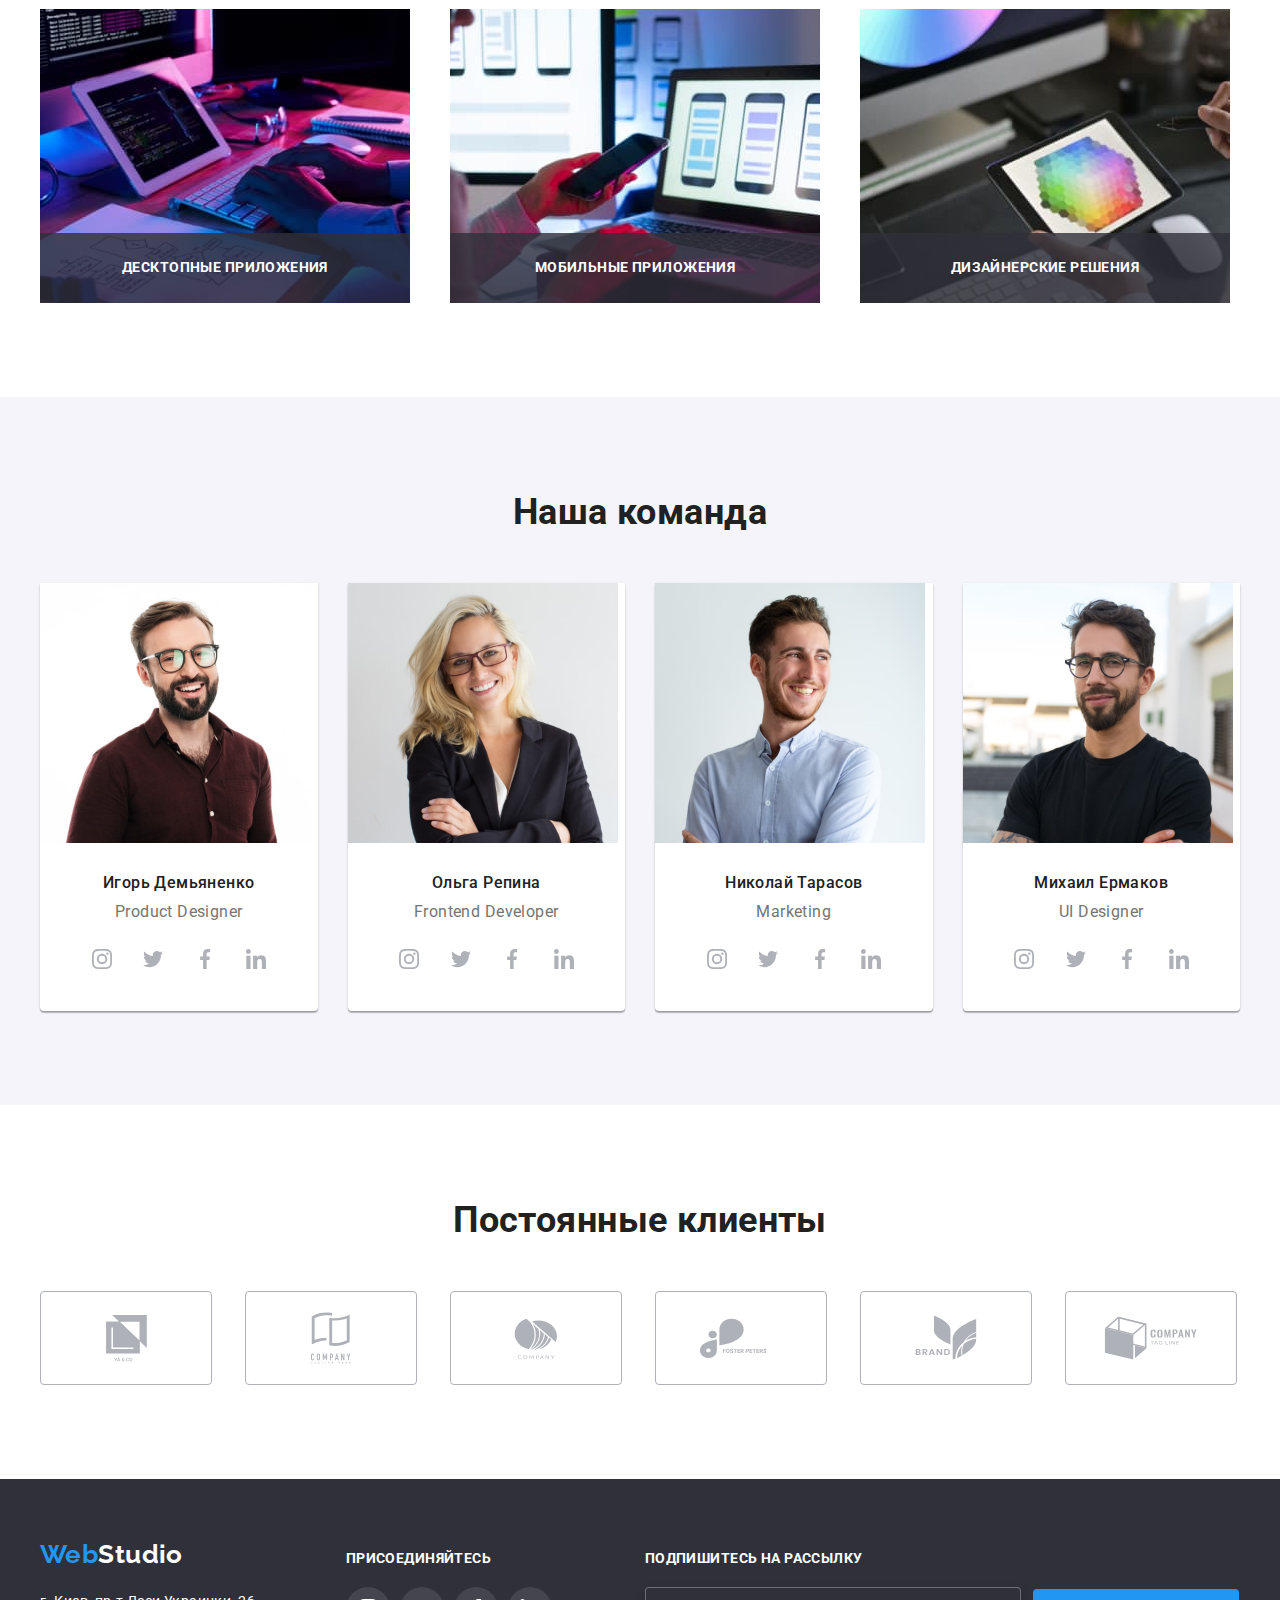
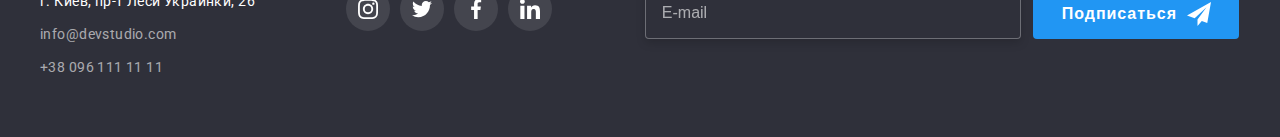
==== commit 31519aab: "main" ====
--- a/index.html
+++ b/index.html
@@ -21,29 +21,29 @@
   <header class="page-header">
     <div class="container main-nav">
       <nav class="header-nav">
-        <a href="./index.html" class="logo link main"><span class="logo-accent">Web</span><span
-            class="logo-header">Studio</span></a>
+        <a href="./index.html" class="logo"><span class="logo__accent">Web</span><span
+            class="logo__header">Studio</span></a>
         <ul class="navigation-list">
-          <li class="item">
-            <a href="" class="navigation-link-current link">Студия</a>
-          </li>
-
-          <li class="item">
-            <a href="./portfolio.html" class="navigation-link link">Портфолио</a>
-          </li>
-          <li class="item"><a href="" class="navigation-link link">Контакты</a></li>
+          <li class="navigation-list__item">
+            <a href="" class="navigation-list__navigation-link--current link">Студия</a>
+          </li>
+
+          <li class="navigation-list__item">
+            <a href="./portfolio.html" class="navigation-list__navigation-link link">Портфолио</a>
+          </li>
+          <li class="navigation-list__item"><a href="" class="navigation-list__navigation-link link">Контакты</a></li>
         </ul>
       </nav>
       <ul class="contacts-header">
-        <li class="contacts-item item">
-          <a class="contacts-link link" href="mailto:info@devstudio.com" aria-label="Email">
+        <li class="contacts-header__contacts-item">
+          <a class="contacts-header__contacts-link link" href="mailto:info@devstudio.com" aria-label="Email">
             <svg class="mail-icon" width="16" height="12">
               <use href="./images/symbol-defs.svg#mail-icon"></use>
             </svg>
             info@devstudio.com</a>
         </li>
-        <li class="contacts-item item">
-          <a class="contacts-link link" href="tel:+380961111111" aria-label="telephone">
+        <li class="contacts-header__contacts-item">
+          <a class="contacts-header__contacts-link link" href="tel:+380961111111" aria-label="telephone">
             <svg class="tel-icon" width="10" height="16">
               <use href="./images/symbol-defs.svg#tel-icon"></use>
             </svg>+38 096 111 11 11</a>
@@ -282,8 +282,8 @@
     <div class="container">
       <div class="footer-main-flex">
         <div class="footer-socials">
-          <a href="./index.html" class="logo footer"><span class="logo-accent">Web</span><span
-              class="logo-footer">Studio</span>
+          <a href="./index.html" class="logo footer"><span class="logo__accent">Web</span><span
+              class="logo__footer">Studio</span>
           </a>
           <address class="location"> <a class="location-ref" href="https://www.google.com.ua/maps/" target="_blank">г.
               Киев, пр-т Леси Украинки, 26</a></address>
--- a/css/styles.css
+++ b/css/styles.css
@@ -67,19 +67,17 @@
   font-size: 26px;
   line-height: 1.19;
 }
-.logo.link.main {
+.logo {
   margin-right: 93px;
-  padding-top: 24px;
-  padding-bottom: 25px;
 }
 .main-nav {
   display: flex;
   align-items: center;
 }
-.main-nav .item:not(:last-child) {
+.navigation-list .navigation-list__item:not(:last-child) {
   margin-right: 50px;
 }
-.contacts-header .item:not(:last-child) {
+.contacts-header .contacts-header__contacts-item:not(:last-child) {
   margin-right: 30px;
 }
 
@@ -105,28 +103,28 @@
 header {
   background-color: var(--background-color);
 }
-.logo-accent {
+.logo__accent {
   color: var(--accent-color);
 }
-.logo-header {
+.logo__header {
   color: #000000;
 }
-.logo-footer {
-  color: var(--background-color);
-}
-.navigation-link {
+.logo__footer {
+  color: var(--background-color);
+}
+.navigation-list__navigation-link {
   color: var(--secondary-text-color);
   transition: color 250ms cubic-bezier(0.4, 0, 0.2, 1);
 }
-.navigation-link:hover,
-.navigation-link:focus {
+.navigation-list__navigation-link:hover,
+.navigation-list__navigation-link:focus {
   color: var(--accent-color);
 }
-.navigation-link-current {
+.navigation-list__navigation-link--current {
   color: var(--accent-color);
   position: relative;
 }
-.navigation-link-current::after {
+.navigation-list__navigation-link--current::after {
   content: ' ';
   position: absolute;
   width: 48px;
@@ -136,7 +134,11 @@
   right: 0;
   border-radius: 2px;
 }
-.navigation-link-current.portfolio.link::after {
+.navigation-list__navigation-link--current-portfolio {
+  color: var(--accent-color);
+  position: relative;
+}
+.navigation-list__navigation-link--current-portfolio::after {
   content: ' ';
   position: absolute;
   width: 78px;
@@ -146,7 +148,7 @@
   right: 0;
   border-radius: 2px;
 }
-.contacts-link.link {
+.contacts-header__contacts-link {
   display: flex;
   align-items: center;
   font-weight: 500;
@@ -161,13 +163,8 @@
   margin-right: 10px;
   fill: currentColor;
 }
-.contacts-link {
-  display: flex;
-  align-items: center;
-}
-
-.contacts-link:hover,
-.contacts-link:focus,
+.contacts-header__contacts-link:hover,
+.contacts-header__contacts-link:focus,
 .mail-icon:hover,
 .mail-icon:focus,
 .tel-icon:hover,
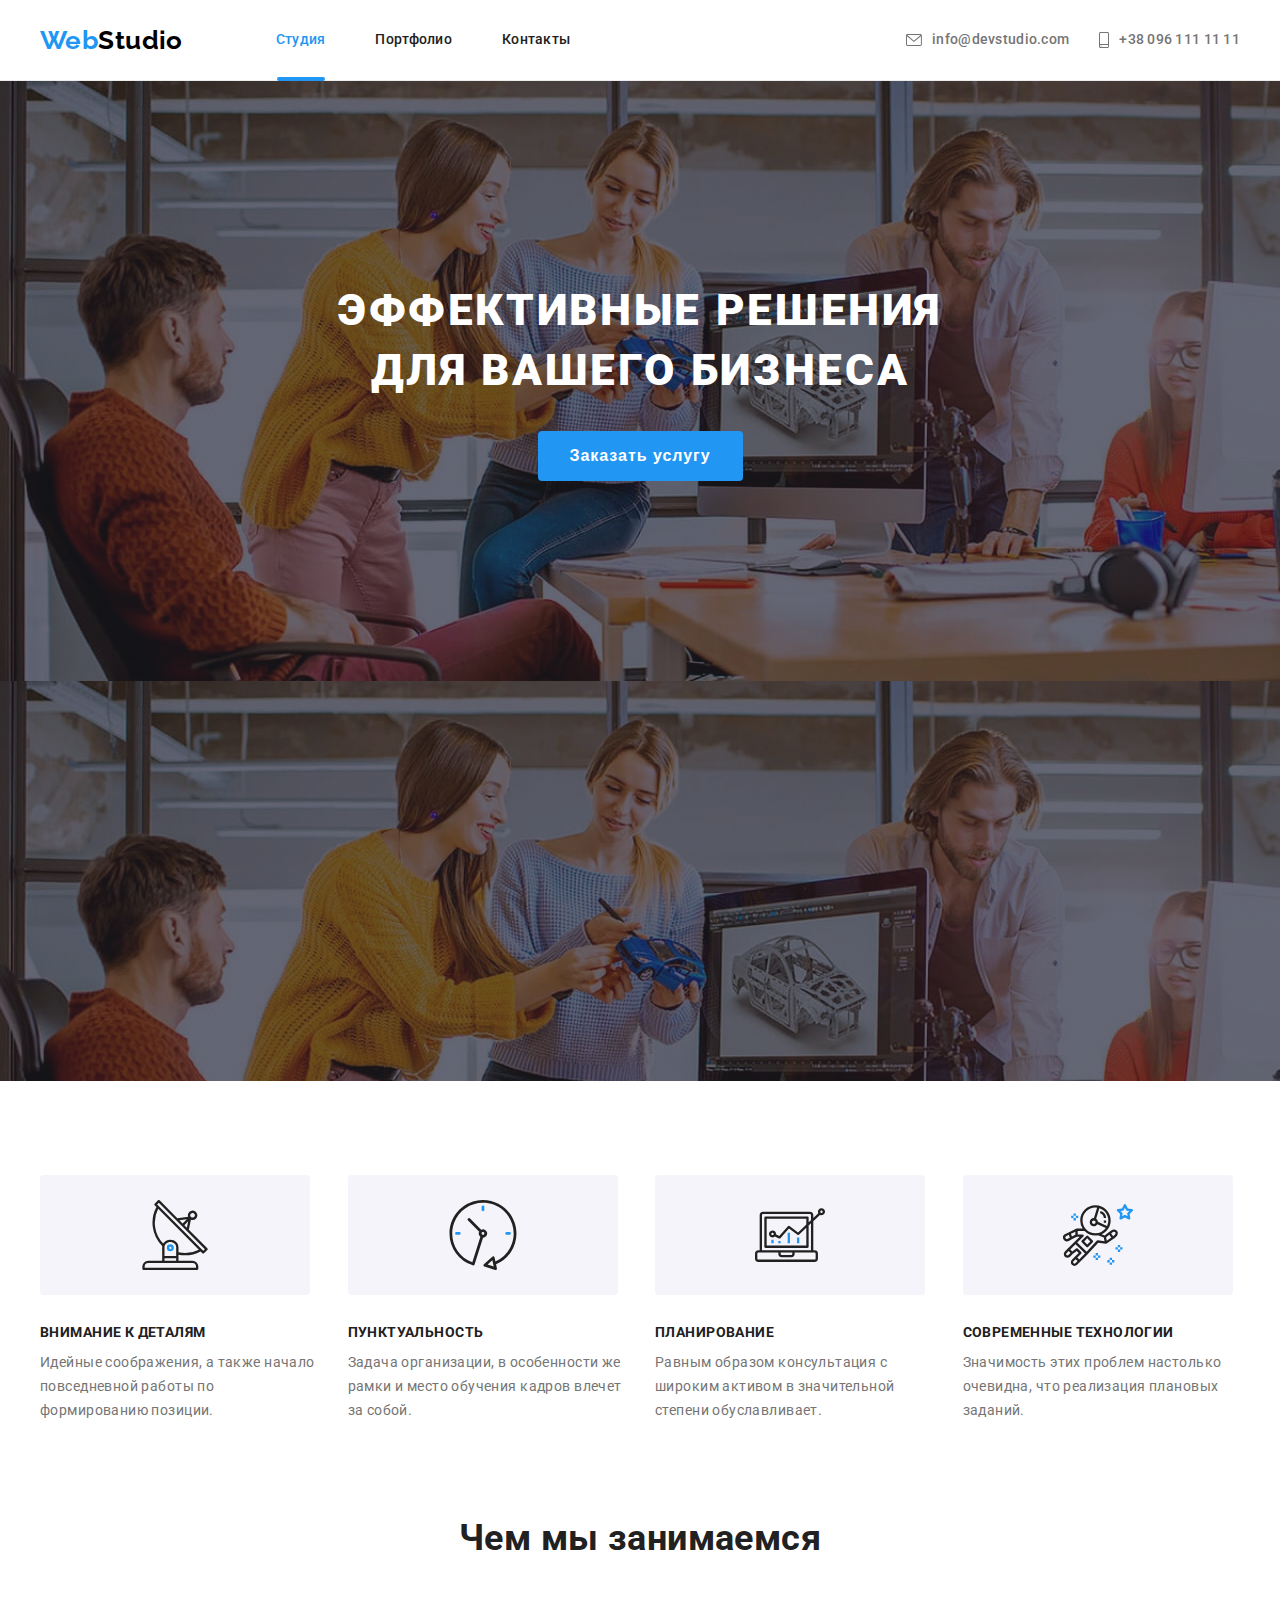
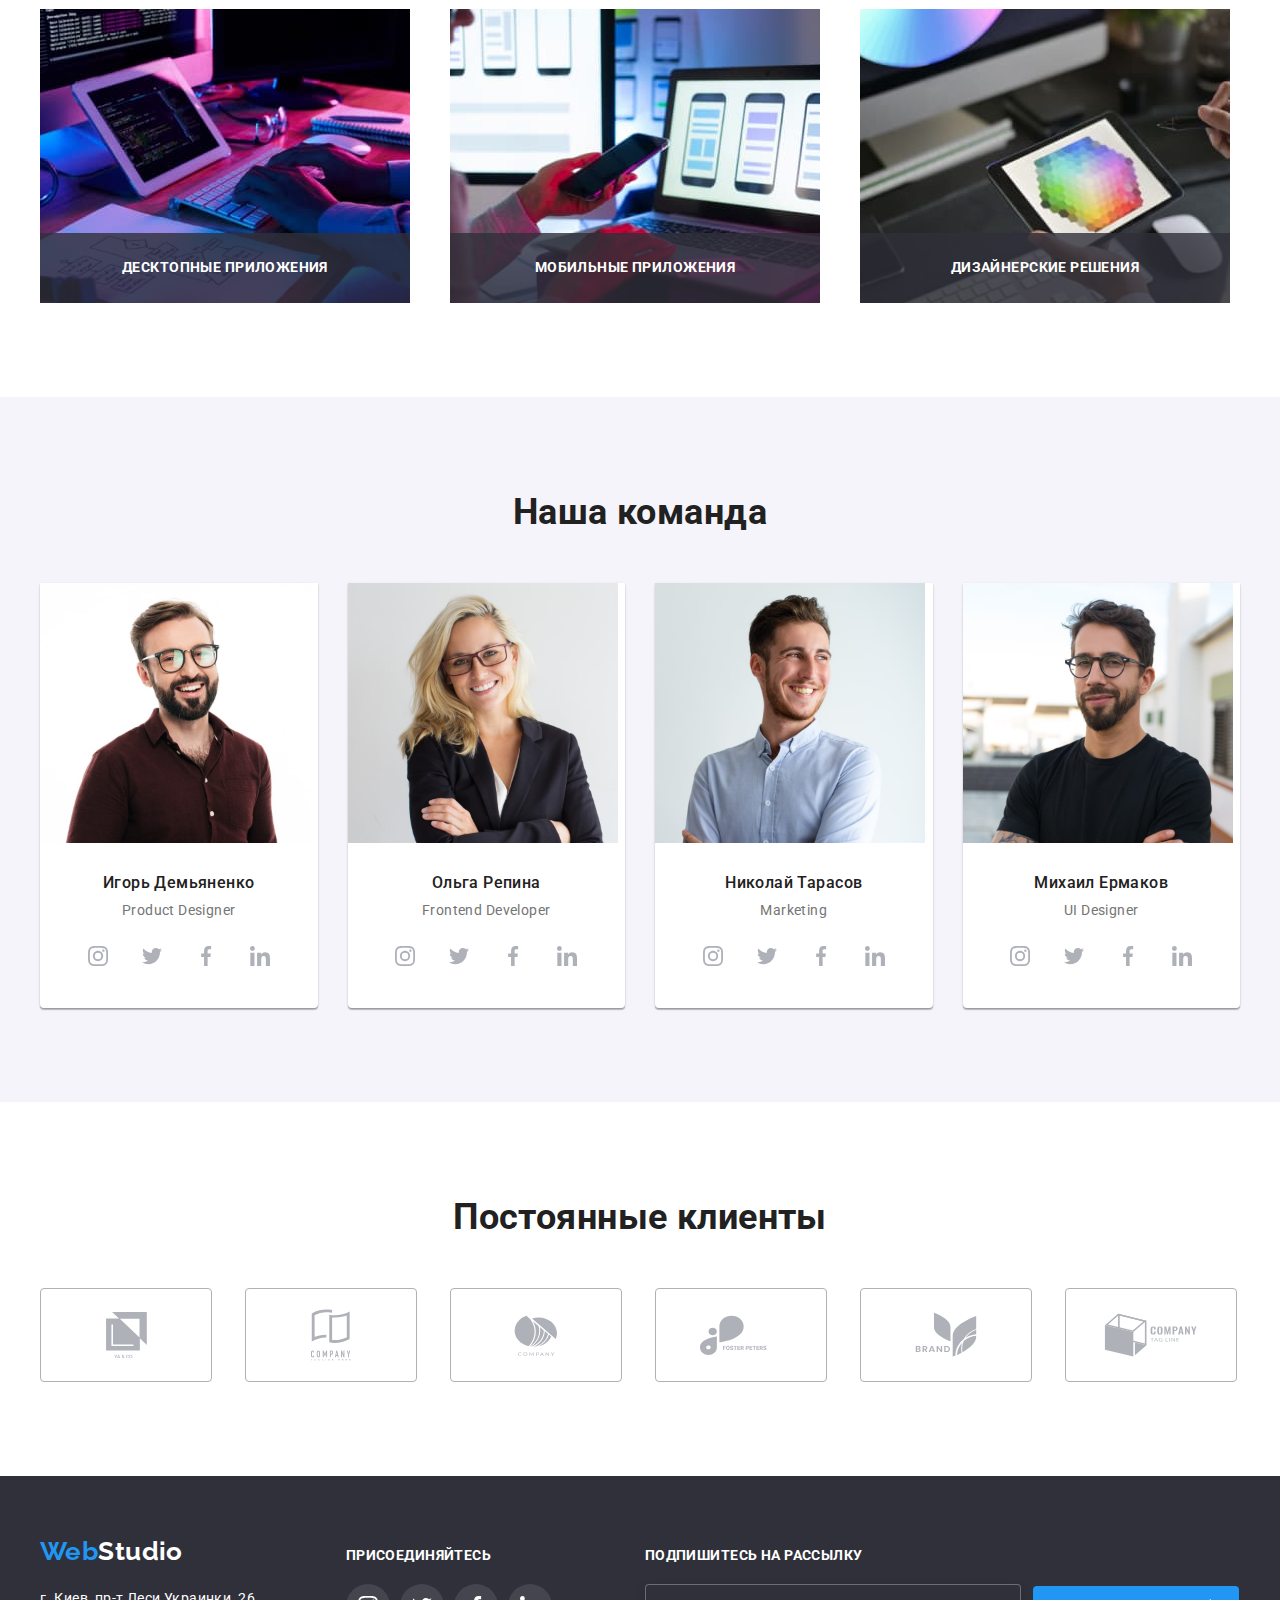
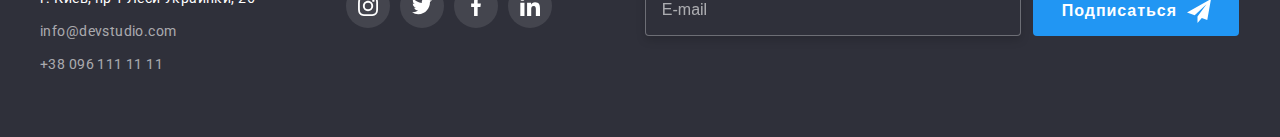
==== commit 4d96dc15: "BEM spec done" ====
--- a/index.html
+++ b/index.html
@@ -1,383 +1,477 @@
 <!DOCTYPE html>
 <html lang="ru">
+	<head>
+		<meta charset="UTF-8" />
+		<meta http-equiv="X-UA-Compatible" content="IE=edge" />
+		<meta name="viewport" content="width=device-width, initial-scale=1.0" />
+		<link
+			rel="stylesheet"
+			href="https://cdnjs.cloudflare.com/ajax/libs/modern-normalize/1.1.0/modern-normalize.min.css"
+			integrity="sha512-wpPYUAdjBVSE4KJnH1VR1HeZfpl1ub8YT/NKx4PuQ5NmX2tKuGu6U/JRp5y+Y8XG2tV+wKQpNHVUX03MfMFn9Q=="
+			crossorigin="anonymous"
+			referrerpolicy="no-referrer"
+		/>
+		<link rel="stylesheet" href="./css/styles.css" />
+		<link rel="preconnect" href="https://fonts.googleapis.com" />
+		<link rel="preconnect" href="https://fonts.gstatic.com" crossorigin />
+		<link
+			href="https://fonts.googleapis.com/css2?family=Raleway:wght@700&family=Roboto:wght@400;500;700;900&display=swap"
+			rel="stylesheet"
+		/>
+		<title>Студия</title>
+	</head>
 
-<head>
-  <meta charset="UTF-8" />
-  <meta http-equiv="X-UA-Compatible" content="IE=edge" />
-  <meta name="viewport" content="width=device-width, initial-scale=1.0" />
-  <link rel="stylesheet" href="https://cdnjs.cloudflare.com/ajax/libs/modern-normalize/1.1.0/modern-normalize.min.css"
-    integrity="sha512-wpPYUAdjBVSE4KJnH1VR1HeZfpl1ub8YT/NKx4PuQ5NmX2tKuGu6U/JRp5y+Y8XG2tV+wKQpNHVUX03MfMFn9Q=="
-    crossorigin="anonymous" referrerpolicy="no-referrer" />
-  <link rel="stylesheet" href="./css/styles.css" />
-  <link rel="preconnect" href="https://fonts.googleapis.com" />
-  <link rel="preconnect" href="https://fonts.gstatic.com" crossorigin />
-  <link href="https://fonts.googleapis.com/css2?family=Raleway:wght@700&family=Roboto:wght@400;500;700;900&display=swap"
-    rel="stylesheet" />
-  <title>Студия</title>
-</head>
+	<body>
+		<!--шапка страцицы-->
+		<header class="page-header">
+			<div class="container main-nav">
+				<nav class="header-nav">
+					<a href="./index.html" class="logo">
+						<span class="logo__accent">Web</span><span class="logo__header">Studio</span>
+					</a>
+					<ul class="navigation-list">
+						<li class="navigation-list__item">
+							<a href="" class="navigation-list__navigation-link--current link">Студия</a>
+						</li>
 
-<body>
-  <!--шапка страцицы-->
-  <header class="page-header">
-    <div class="container main-nav">
-      <nav class="header-nav">
-        <a href="./index.html" class="logo"><span class="logo__accent">Web</span><span
-            class="logo__header">Studio</span></a>
-        <ul class="navigation-list">
-          <li class="navigation-list__item">
-            <a href="" class="navigation-list__navigation-link--current link">Студия</a>
-          </li>
+						<li class="navigation-list__item">
+							<a href="./portfolio.html" class="navigation-list__navigation-link link">Портфолио</a>
+						</li>
+						<li class="navigation-list__item">
+							<a href="" class="navigation-list__navigation-link link">Контакты</a>
+						</li>
+					</ul>
+				</nav>
+				<ul class="contacts-header">
+					<li class="contacts-header__contacts-item">
+						<a class="contacts-header__contacts-link link" href="mailto:info@devstudio.com" aria-label="Email">
+							<svg class="contacts-header__mail-icon" width="16" height="12">
+								<use href="./images/symbol-defs.svg#mail-icon"></use>
+							</svg>
+							info@devstudio.com
+						</a>
+					</li>
+					<li class="contacts-header__contacts-item">
+						<a class="contacts-header__contacts-link link" href="tel:+380961111111" aria-label="telephone">
+							<svg class="contacts-header__tel-icon" width="10" height="16">
+								<use href="./images/symbol-defs.svg#tel-icon"></use>
+							</svg>
+							+38 096 111 11 11
+						</a>
+					</li>
+				</ul>
+			</div>
+		</header>
+		<main>
+			<!-- герой -->
+			<section class="section hero">
+				<div class="container">
+					<h1 class="hero__title">
+						Эффективные решения
+						<br />
+						для вашего бизнеса
+					</h1>
+					<button class="hero__button" type="button" data-modal-open>Заказать услугу</button>
+				</div>
+			</section>
+			<!-- Наши преимущества -->
+			<section class="section advantages">
+				<div class="container">
+					<h2 class="visually-hidden">Наши преимущества</h2>
+					<ul class="advantages__list">
+						<li class="advantages__item">
+							<div class="advantages__box">
+								<svg width="70" height="70">
+									<use href="./images/symbol-defs.svg#advantages-icon1"></use>
+								</svg>
+							</div>
+							<h3 class="advantages__title">Внимание к деталям</h3>
+							<p>Идейные соображения, а также начало повседневной работы по формированию позиции.</p>
+						</li>
+						<li class="advantages__item">
+							<div class="advantages__box">
+								<svg width="70" height="70">
+									<use href="./images/symbol-defs.svg#advantages-icon2"></use>
+								</svg>
+							</div>
+							<h3 class="advantages__title">Пунктуальность</h3>
+							<p>Задача организации, в особенности же рамки и место обучения кадров влечет за собой.</p>
+						</li>
+						<li class="advantages__item">
+							<div class="advantages__box">
+								<svg width="70" height="70">
+									<use href="./images/symbol-defs.svg#advantages-icon3"></use>
+								</svg>
+							</div>
+							<h3 class="advantages__title">Планирование</h3>
+							<p>Равным образом консультация с широким активом в значительной степени обуславливает.</p>
+						</li>
+						<li class="advantages__item">
+							<div class="advantages__box">
+								<svg width="70" height="70">
+									<use href="./images/symbol-defs.svg#advantages-icon4"></use>
+								</svg>
+							</div>
+							<h3 class="advantages__title">Современные технологии</h3>
+							<p>Значимость этих проблем настолько очевидна, что реализация плановых заданий.</p>
+						</li>
+					</ul>
+				</div>
+			</section>
+			<!-- Наши занятия -->
+			<section class="section occupations">
+				<div class="container">
+					<h2 class="occupations__title">Чем мы занимаемся</h2>
+					<ul class="occupations__list">
+						<li class="occupations__image">
+							<img src="./images/img.jpg" alt="человек работающий за компьютером" width="370" />
+							<div class="occupations__description-image">
+								<p class="occupations__description-text">Десктопные приложения</p>
+							</div>
+						</li>
+						<li class="occupations__image">
+							<img src="./images/img2.jpg" alt="человек работающий на смартфоне" width="370" />
+							<div class="occupations__description-image">
+								<p class="occupations__description-text">Мобильные приложения</p>
+							</div>
+						</li>
+						<li class="occupations__image">
+							<img src="./images/img3.jpg" alt="человек работающий на планшете" width="370" />
+							<div class="occupations__description-image">
+								<p class="occupations__description-text">Дизайнерские решения</p>
+							</div>
+						</li>
+					</ul>
+				</div>
+			</section>
+			<!-- Наша команда -->
+			<section class="section team">
+				<div class="container">
+					<h2 class="team__title">Наша команда</h2>
+					<ul class="team__list">
+						<li class="team__card">
+							<img src="./images/picture1.jpg" alt="Игорь Демьяненко-Product Designer" width="270" />
+							<div class="team__article">
+								<h3 class="team__member">Игорь Демьяненко</h3>
+								<p class="team__role" lang="en">Product Designer</p>
 
-          <li class="navigation-list__item">
-            <a href="./portfolio.html" class="navigation-list__navigation-link link">Портфолио</a>
-          </li>
-          <li class="navigation-list__item"><a href="" class="navigation-list__navigation-link link">Контакты</a></li>
-        </ul>
-      </nav>
-      <ul class="contacts-header">
-        <li class="contacts-header__contacts-item">
-          <a class="contacts-header__contacts-link link" href="mailto:info@devstudio.com" aria-label="Email">
-            <svg class="mail-icon" width="16" height="12">
-              <use href="./images/symbol-defs.svg#mail-icon"></use>
-            </svg>
-            info@devstudio.com</a>
-        </li>
-        <li class="contacts-header__contacts-item">
-          <a class="contacts-header__contacts-link link" href="tel:+380961111111" aria-label="telephone">
-            <svg class="tel-icon" width="10" height="16">
-              <use href="./images/symbol-defs.svg#tel-icon"></use>
-            </svg>+38 096 111 11 11</a>
-        </li>
-      </ul>
-    </div>
-  </header>
-  <main>
-    <!-- герой -->
-    <section class="section hero">
-      <div class="container">
-        <h1 class="hero-title">
-          Эффективные решения <br />
-          для вашего бизнеса
-        </h1>
-        <button class="hero-button" type="button" data-modal-open>Заказать услугу</button>
-      </div>
-    </section>
-    <!-- Наши преимущества -->
-    <section class="section advantages">
-      <div class="container">
-        <h2 class="visually-hidden">Наши преимущества</h2>
-        <ul class="advantages-list">
-          <li class="advantages-item">
-            <div class="icon">
-              <svg class="advantages-icon" width="70" height="70">
-                <use href="./images/symbol-defs.svg#advantages-icon1""></use></svg>
-                </div>
-              <h3 class=" advantages-title">Внимание к деталям</h3>
-                  <p class="advantages-text">
-                    Идейные соображения, а также начало повседневной работы по формированию позиции.
-                  </p>
-          </li>
-          <li class="advantages-item">
-            <div class="icon">
-              <svg class="advantages-icon" width="70" height="70">
-                <use href="./images/symbol-defs.svg#advantages-icon2""></use></svg>
-                </div>
-              <h3 class=" advantages-title">Пунктуальность </h3>
-                  <p class="advantages-text">
-                    Задача организации, в особенности же рамки и место обучения кадров влечет за собой.
-                  </p>
-          </li>
-          <li class="advantages-item">
-            <div class="icon">
-              <svg class="advantages-icon" width="70" height="70">
-                <use href="./images/symbol-defs.svg#advantages-icon3""></use></svg>
-                </div>
-              <h3 class=" advantages-title">Планирование</h3>
-                  <p class="advantages-text">
-                    Равным образом консультация с широким активом в значительной степени обуславливает.
-                  </p>
-          </li>
-          <li class="advantages-item">
-            <div class="icon">
-              <svg class="advantages-icon" width="70" height="70">
-                <use href="./images/symbol-defs.svg#advantages-icon4""></use></svg>      
-                </div>
-              <h3 class=" advantages-title">Современные технологии</h3>
-                  <p class="advantages-text">
-                    Значимость этих проблем настолько очевидна, что реализация плановых заданий.
-                  </p>
-          </li>
-        </ul>
-      </div>
-    </section>
-    <!-- Наши занятия -->
-    <section class="section occupations">
-      <div class="container">
-        <h2 class="occupations-title">Чем мы занимаемся</h2>
-        <ul class="occupations-list">
-          <li class="occupations-image">
-            <img src="./images/img.jpg" alt="человек работающий за компьютером" width="370" />
-            <div class="description-image">
-              <p class="description-text">Десктопные приложения</p>
-            </div>
-          </li>
-          <li class="occupations-image">
-            <img src="./images/img2.jpg" alt="человек работающий на смартфоне" width="370" />
-            <div class="description-image">
-              <p class="description-text">Мобильные приложения</p>
-            </div>
-          </li>
-          <li class="occupations-image">
-            <img src="./images/img3.jpg" alt="человек работающий на планшете" width="370" />
-            <div class="description-image">
-              <p class="description-text">Дизайнерские решения</p>
-            </div>
-          </li>
-        </ul>
-      </div>
-    </section>
-    <!-- Наша команда -->
-    <section class="section team">
-      <div class="container">
-        <h2 class="team-title">Наша команда</h2>
-        <ul class="team-list">
-
-          <li class="team-card team-shadow">
-            <img src="./images/picture1.jpg" alt="Игорь Демьяненко-Product Designer" width="270" />
-            <div class="team-article">
-              <h3 class="team-member">Игорь Демьяненко</h3>
-              <p class="team-role" lang="en">Product Designer</p>
-
-              <ul class="team-social-link">
-                <li class="team-icon-social"><a class="icon-ref" href="https://www.instagram.com/" target="_blank"
-                    aria-label="instagram"><svg class="team-icon" width="20" height="20">
-                      <use href="./images/symbol-defs.svg#instagram-icon"></use>
-                    </svg></a></li>
-                <li class="team-icon-social"><a class="icon-ref" href="https://twitter.com/" target="_blank"
-                    aria-label="twitter"><svg class="team-icon" width="20" height="20">
-                      <use href="./images/symbol-defs.svg#twitter-icon"></use>
-                    </svg></a></li>
-                <li class="team-icon-social"><a class="icon-ref" href="https://www.facebook.com/" target="_blank"
-                    aria-label="facebook"><svg class="team-icon" width="20" height="20">
-                      <use href="./images/symbol-defs.svg#facebook-icon"></use>
-                    </svg></a></li>
-                <li class="team-icon-social"><a class="icon-ref" href="https://ru.linkedin.com/" target="_blank"
-                    aria-label="linkedin"><svg class="team-icon" width="20" height="20">
-                      <use href="./images/symbol-defs.svg#linkedin-icon"></use>
-                    </svg></a></li>
-              </ul>
-            </div>
-          </li>
-          <li class="team-card team-shadow">
-            <img src="./images/picture2.jpg" alt="Ольга Репина-Frontend Developer" width="270" />
-            <div class="team-article">
-              <h3 class="team-member">Ольга Репина</h3>
-              <p class="team-role" lang="en">Frontend Developer</p>
-              <ul class="team-social-link">
-                <li class="team-icon-social"><a class="icon-ref" href="https://www.instagram.com/" target="_blank"
-                    aria-label="instagram"><svg class="team-icon" width="20" height="20">
-                      <use href="./images/symbol-defs.svg#instagram-icon"></use>
-                    </svg></a></li>
-                <li class="team-icon-social"><a class="icon-ref" href="https://twitter.com/" target="_blank"
-                    aria-label="twitter"><svg class="team-icon" width="20" height="20">
-                      <use href="./images/symbol-defs.svg#twitter-icon"></use>
-                    </svg></a></li>
-                <li class="team-icon-social"><a class="icon-ref" href="https://www.facebook.com/" target="_blank"
-                    aria-label="facebook"><svg class="team-icon" width="20" height="20">
-                      <use href="./images/symbol-defs.svg#facebook-icon"></use>
-                    </svg></a></li>
-                <li class="team-icon-social"><a class="icon-ref" href="https://ru.linkedin.com/" target="_blank"
-                    aria-label="linkedin"><svg class="team-icon" width="20" height="20">
-                      <use href="./images/symbol-defs.svg#linkedin-icon"></use>
-                    </svg></a></li>
-              </ul>
-            </div>
-          </li>
-          <li class="team-card team-shadow">
-            <img src="./images/picture3.jpg" alt="Николай Тарасов-Marketing" width="270" />
-            <div class="team-article">
-              <h3 class="team-member">Николай Тарасов</h3>
-              <p class="team-role" lang="en">Marketing</p>
-              <ul class="team-social-link">
-                <li class="team-icon-social"><a class="icon-ref" href="https://www.instagram.com/" target="_blank"
-                    aria-label="instagram"><svg class="team-icon" width="20" height="20">
-                      <use href="./images/symbol-defs.svg#instagram-icon"></use>
-                    </svg></a></li>
-                <li class="team-icon-social"><a class="icon-ref" href="https://twitter.com/" target="_blank"
-                    aria-label="twitter"><svg class="team-icon" width="20" height="20">
-                      <use href="./images/symbol-defs.svg#twitter-icon"></use>
-                    </svg></a></li>
-                <li class="team-icon-social"><a class="icon-ref" href="https://www.facebook.com/" target="_blank"
-                    aria-label="facebook"><svg class="team-icon" width="20" height="20">
-                      <use href="./images/symbol-defs.svg#facebook-icon"></use>
-                    </svg></a></li>
-                <li class="team-icon-social"><a class="icon-ref" href="https://ru.linkedin.com/" target="_blank"
-                    aria-label="linkedin"><svg class="team-icon" width="20" height="20">
-                      <use href="./images/symbol-defs.svg#linkedin-icon"></use>
-                    </svg></a></li>
-              </ul>
-            </div>
-          </li>
-          <li class="team-card team-shadow">
-            <img src="./images/picture4.jpg" alt="Михаил Ермаков-UI Designer" width="270" />
-            <div class="team-article">
-              <h3 class="team-member">Михаил Ермаков</h3>
-              <p class="team-role" lang="en">UI Designer</p>
-              <ul class="team-social-link">
-                <li class="team-icon-social"><a class="icon-ref" href="https://www.instagram.com/" target="_blank"
-                    aria-label="instagram"><svg class="team-icon" width="20" height="20">
-                      <use href="./images/symbol-defs.svg#instagram-icon"></use>
-                    </svg></a></li>
-                <li class="team-icon-social"><a class="icon-ref" href="https://twitter.com/" target="_blank"
-                    aria-label="twitter"><svg class="team-icon" width="20" height="20">
-                      <use href="./images/symbol-defs.svg#twitter-icon"></use>
-                    </svg></a></li>
-                <li class="team-icon-social"><a class="icon-ref" href="https://www.facebook.com/" target="_blank"
-                    aria-label="facebook"><svg class="team-icon" width="20" height="20">
-                      <use href="./images/symbol-defs.svg#facebook-icon"></use>
-                    </svg></a></li>
-                <li class="team-icon-social"><a class="icon-ref" href="https://ru.linkedin.com/" target="_blank"
-                    aria-label="linkedin"><svg class="team-icon" width="20" height="20">
-                      <use href="./images/symbol-defs.svg#linkedin-icon"></use>
-                    </svg></a></li>
-              </ul>
-            </div>
-          </li>
-        </ul>
-      </div>
-    </section>
-    <!-- Наши постоянные клиенты -->
-    <section class="section clients">
-      <div class="container">
-        <h3 class="clients-title">Постоянные клиенты</h3>
-        <ul class="clients-list">
-          <li class="clients-name"><a class="clients-ref" href=""><svg class="clients-company" width="41" height="46.7">
-                <use href="./images/symbol-defs.svg#customers-icon1"></use>
-              </svg></a></li>
-          <li class="clients-name"><a class="clients-ref" href=""><svg class="clients-company" width="40" height="52">
-                <use href="./images/symbol-defs.svg#customers-icon2"></use>
-              </svg></a></li>
-          <li class="clients-name"><a class="clients-ref" href=""><svg class="clients-company" width="43.46"
-                height="41.18">
-                <use href="./images/symbol-defs.svg#customers-icon3"></use>
-              </svg></a></li>
-          <li class="clients-name"><a class="clients-ref" href=""><svg class="clients-company" width="84.44"
-                height="40.62">
-                <use href="./images/symbol-defs.svg#customers-icon4"></use>
-              </svg></a></li>
-          <li class="clients-name"><a class="clients-ref" href=""><svg class="clients-company" width="62.54"
-                height="45.43">
-                <use href="./images/symbol-defs.svg#customers-icon5"></use>
-              </svg></a></li>
-          <li class="clients-name"><a class="clients-ref" href=""><svg class="clients-company" width="93.79"
-                height="43.93">
-                <use href="./images/symbol-defs.svg#customers-icon6"></use>
-              </svg></a></li>
-        </ul>
-      </div>
-    </section>
-  </main>
-  <!-- Подвал страницы -->
-  <footer class="page-footer studio">
-    <div class="container">
-      <div class="footer-main-flex">
-        <div class="footer-socials">
-          <a href="./index.html" class="logo footer"><span class="logo__accent">Web</span><span
-              class="logo__footer">Studio</span>
-          </a>
-          <address class="location"> <a class="location-ref" href="https://www.google.com.ua/maps/" target="_blank">г.
-              Киев, пр-т Леси Украинки, 26</a></address>
-          <ul class="contacts footer">
-            <li class="contacts footer link">
-              <a href="mailto:info@devstudio.com" class="contacts-footer-link">info@devstudio.com</a>
-            </li>
-            <li class="contacts footer link">
-              <a href="tel:+380961111111" class="contacts-footer-link">+38 096 111 11 11</a>
-            </li>
-          </ul>
-        </div>
-        <div class="footer-invite-card">
-          <p class="footer-invite">присоединяйтесь</p>
-          <ul class="footer-social-link">
-            <li class="footer-icon-social"><a class="footer-icon-ref" href="https://www.instagram.com/"
-                target="_blank"><svg class="footer-icon" width="20" height="20">
-                  <use href="./images/symbol-defs.svg#instagram-icon"></use>
-                </svg></a></li>
-            <li class="footer-icon-social"><a class="footer-icon-ref" href="https://twitter.com/" target="_blank"><svg
-                  class="footer-icon" width="20" height="20">
-                  <use href="./images/symbol-defs.svg#twitter-icon"></use>
-                </svg></a></li>
-            <li class="footer-icon-social"><a class="footer-icon-ref" href="https://www.facebook.com/"
-                target="_blank"><svg class="footer-icon" width="20" height="20">
-                  <use href="./images/symbol-defs.svg#facebook-icon"></use>
-                </svg></a></li>
-            <li class="footer-icon-social"><a class="footer-icon-ref" href="https://ru.linkedin.com/"
-                target="_blank"><svg class="footer-icon" width="20" height="20">
-                  <use href="./images/symbol-defs.svg#linkedin-icon"></use>
-                </svg></a></li>
-          </ul>
-        </div>
-        <form class="signup-form" name="signup-form" autocomplete="on">
-          <label class="signup-label">
-            Подпишитесь на рассылку
-            <input class="signup-input" type="email" name="email" placeholder="E-mail">
-          </label>
-          <button class="signup-button" type="submit">Подписаться<svg class="signup-icon" width="24" height="24">
-              <use href="./images/icons.svg#icon-send"></use>
-            </svg> </button>
-        </form>
-      </div>
-    </div>
-  </footer>
-  <div class="backdrop is-hidden" data-modal>
-    <div class="modal">
-      <form class="subscribe-form" name="subscribe-form" autocomplete="on">
-        <p class="subscribe-text">Оставьте свои данные, мы вам перезвоним</p>
-        <label class="subscribe-label">
-          Имя
-          <div class="subscribe-block">
-            <svg class="icon-modal" width="18" height="18">
-              <use href="./images/icons.svg#icon-person"></use>
-            </svg>
-            <input class="subscribe-input" type="text" name="text" required>
-          </div>
-        </label>
-        <label class="subscribe-label">
-          Телефон
-          <div class="subscribe-block">
-            <svg class="icon-modal" width="18" height="18">
-              <use href="./images/icons.svg#icon-phone"></use>
-            </svg>
-            <input class="subscribe-input" type="tel" name="tel" required>
-          </div>
-        </label>
-        <label class="subscribe-label">
-          Почта
-          <div class="subscribe-block">
-            <svg class="icon-modal" width="18" height="18">
-              <use href="./images/icons.svg#icon-email"></use>
-            </svg>
-            <input class="subscribe-input" type="email" name="email" required>
-          </div>
-        </label>
-        <label class="subscribe-label">
-          Комментарий
-          <textarea class="textarea-input" name="comment-text"
-            placeholder="Введите текст"></textarea>
-        </label>
-        <label class="checkbox-label">
-          <input class="checkbox-input visually-hidden" type="checkbox" name="agreement-checkbox">
-          <span class="checkbox-icon"></span>
-          Соглашаюсь с рассылкой и принимаю <a class="checkbox-license" href="">Условия договора</a>
-        </label>
-        <button class="subscribe-button" type="submit">Отправить</button>
-      </form>
-      <button class="modal-button" type="button" data-modal-close><svg class="modal-icon" width="11" height="11">
-          <use href="./images/symbol-defs.svg#modal-vector"></use>
-        </svg></button>
-    </div>
-  </div>
-  <script src="./js/modal.js"></script>
-</body>
-
-</html>+								<ul class="team__social-link">
+									<li class="team__icon-list">
+										<a class="team__icon-ref" href="https://www.instagram.com/" target="_blank" aria-label="instagram">
+											<svg class="team__icon" width="20" height="20">
+												<use href="./images/symbol-defs.svg#instagram-icon"></use>
+											</svg>
+										</a>
+									</li>
+									<li class="team__icon-list">
+										<a class="team__icon-ref" href="https://twitter.com/" target="_blank" aria-label="twitter">
+											<svg class="team__icon" width="20" height="20">
+												<use href="./images/symbol-defs.svg#twitter-icon"></use>
+											</svg>
+										</a>
+									</li>
+									<li class="team__icon-list">
+										<a class="team__icon-ref" href="https://www.facebook.com/" target="_blank" aria-label="facebook">
+											<svg class="team__icon" width="20" height="20">
+												<use href="./images/symbol-defs.svg#facebook-icon"></use>
+											</svg>
+										</a>
+									</li>
+									<li class="team__icon-list">
+										<a class="team__icon-ref" href="https://ru.linkedin.com/" target="_blank" aria-label="linkedin">
+											<svg class="team__icon" width="20" height="20">
+												<use href="./images/symbol-defs.svg#linkedin-icon"></use>
+											</svg>
+										</a>
+									</li>
+								</ul>
+							</div>
+						</li>
+						<li class="team__card">
+							<img src="./images/picture2.jpg" alt="Ольга Репина-Frontend Developer" width="270" />
+							<div class="team__article">
+								<h3 class="team__member">Ольга Репина</h3>
+								<p class="team__role" lang="en">Frontend Developer</p>
+								<ul class="team__social-link">
+									<li class="team__icon-list">
+										<a class="team__icon-ref" href="https://www.instagram.com/" target="_blank" aria-label="instagram">
+											<svg class="team__icon" width="20" height="20">
+												<use href="./images/symbol-defs.svg#instagram-icon"></use>
+											</svg>
+										</a>
+									</li>
+									<li class="team__icon-list">
+										<a class="team__icon-ref" href="https://twitter.com/" target="_blank" aria-label="twitter">
+											<svg class="team__icon" width="20" height="20">
+												<use href="./images/symbol-defs.svg#twitter-icon"></use>
+											</svg>
+										</a>
+									</li>
+									<li class="team__icon-list">
+										<a class="team__icon-ref" href="https://www.facebook.com/" target="_blank" aria-label="facebook">
+											<svg class="team__icon" width="20" height="20">
+												<use href="./images/symbol-defs.svg#facebook-icon"></use>
+											</svg>
+										</a>
+									</li>
+									<li class="team__icon-list">
+										<a class="team__icon-ref" href="https://ru.linkedin.com/" target="_blank" aria-label="linkedin">
+											<svg class="team__icon" width="20" height="20">
+												<use href="./images/symbol-defs.svg#linkedin-icon"></use>
+											</svg>
+										</a>
+									</li>
+								</ul>
+							</div>
+						</li>
+						<li class="team__card">
+							<img src="./images/picture3.jpg" alt="Николай Тарасов-Marketing" width="270" />
+							<div class="team__article">
+								<h3 class="team__member">Николай Тарасов</h3>
+								<p class="team__role" lang="en">Marketing</p>
+								<ul class="team__social-link">
+									<li class="team__icon-list">
+										<a class="team__icon-ref" href="https://www.instagram.com/" target="_blank" aria-label="instagram">
+											<svg class="team__icon" width="20" height="20">
+												<use href="./images/symbol-defs.svg#instagram-icon"></use>
+											</svg>
+										</a>
+									</li>
+									<li class="team__icon-list">
+										<a class="team__icon-ref" href="https://twitter.com/" target="_blank" aria-label="twitter">
+											<svg class="team__icon" width="20" height="20">
+												<use href="./images/symbol-defs.svg#twitter-icon"></use>
+											</svg>
+										</a>
+									</li>
+									<li class="team__icon-list">
+										<a class="team__icon-ref" href="https://www.facebook.com/" target="_blank" aria-label="facebook">
+											<svg class="team__icon" width="20" height="20">
+												<use href="./images/symbol-defs.svg#facebook-icon"></use>
+											</svg>
+										</a>
+									</li>
+									<li class="team__icon-list">
+										<a class="team__icon-ref" href="https://ru.linkedin.com/" target="_blank" aria-label="linkedin">
+											<svg class="team__icon" width="20" height="20">
+												<use href="./images/symbol-defs.svg#linkedin-icon"></use>
+											</svg>
+										</a>
+									</li>
+								</ul>
+							</div>
+						</li>
+						<li class="team__card">
+							<img src="./images/picture4.jpg" alt="Михаил Ермаков-UI Designer" width="270" />
+							<div class="team__article">
+								<h3 class="team__member">Михаил Ермаков</h3>
+								<p class="team__role" lang="en">UI Designer</p>
+								<ul class="team__social-link">
+									<li class="team__icon-list">
+										<a class="team__icon-ref" href="https://www.instagram.com/" target="_blank" aria-label="instagram">
+											<svg class="team__icon" width="20" height="20">
+												<use href="./images/symbol-defs.svg#instagram-icon"></use>
+											</svg>
+										</a>
+									</li>
+									<li class="team__icon-list">
+										<a class="team__icon-ref" href="https://twitter.com/" target="_blank" aria-label="twitter">
+											<svg class="team__icon" width="20" height="20">
+												<use href="./images/symbol-defs.svg#twitter-icon"></use>
+											</svg>
+										</a>
+									</li>
+									<li class="team__icon-list">
+										<a class="team__icon-ref" href="https://www.facebook.com/" target="_blank" aria-label="facebook">
+											<svg class="team__icon" width="20" height="20">
+												<use href="./images/symbol-defs.svg#facebook-icon"></use>
+											</svg>
+										</a>
+									</li>
+									<li class="team__icon-list">
+										<a class="team__icon-ref" href="https://ru.linkedin.com/" target="_blank" aria-label="linkedin">
+											<svg class="team__icon" width="20" height="20">
+												<use href="./images/symbol-defs.svg#linkedin-icon"></use>
+											</svg>
+										</a>
+									</li>
+								</ul>
+							</div>
+						</li>
+					</ul>
+				</div>
+			</section>
+			<!-- Наши постоянные клиенты -->
+			<section class="section clients">
+				<div class="container">
+					<h3 class="clients__title">Постоянные клиенты</h3>
+					<ul class="clients__list">
+						<li class="clients__name">
+							<a class="clients__ref" href="">
+								<svg width="41" height="46.7">
+									<use href="./images/symbol-defs.svg#customers-icon1"></use>
+								</svg>
+							</a>
+						</li>
+						<li class="clients__name">
+							<a class="clients__ref" href="">
+								<svg width="40" height="52">
+									<use href="./images/symbol-defs.svg#customers-icon2"></use>
+								</svg>
+							</a>
+						</li>
+						<li class="clients__name">
+							<a class="clients__ref" href="">
+								<svg width="43.46" height="41.18">
+									<use href="./images/symbol-defs.svg#customers-icon3"></use>
+								</svg>
+							</a>
+						</li>
+						<li class="clients__name">
+							<a class="clients__ref" href="">
+								<svg width="84.44" height="40.62">
+									<use href="./images/symbol-defs.svg#customers-icon4"></use>
+								</svg>
+							</a>
+						</li>
+						<li class="clients__name">
+							<a class="clients__ref" href="">
+								<svg width="62.54" height="45.43">
+									<use href="./images/symbol-defs.svg#customers-icon5"></use>
+								</svg>
+							</a>
+						</li>
+						<li class="clients__name">
+							<a class="clients__ref" href="">
+								<svg width="93.79" height="43.93">
+									<use href="./images/symbol-defs.svg#customers-icon6"></use>
+								</svg>
+							</a>
+						</li>
+					</ul>
+				</div>
+			</section>
+		</main>
+		<!-- Подвал страницы -->
+		<footer class="page-footer">
+			<div class="container">
+				<div class="footer__main-flex">
+					<div class="footer__socials">
+						<a href="./index.html" class="logo">
+							<span class="logo__accent">Web</span><span class="logo__footer">Studio</span>
+						</a>
+						<address class="location">
+							<a class="location__ref" href="https://www.google.com.ua/maps/" target="_blank">
+								г. Киев, пр-т Леси Украинки, 26
+							</a>
+						</address>
+						<ul class="contacts-footer">
+							<li class="contacts-footer__list">
+								<a href="mailto:info@devstudio.com" class="contacts-footer__link">info@devstudio.com</a>
+							</li>
+							<li class="contacts-footer__list">
+								<a href="tel:+380961111111" class="contacts-footer__link">+38 096 111 11 11</a>
+							</li>
+						</ul>
+					</div>
+					<div class="footer-socials">
+						<p class="footer-socials__invitation">присоединяйтесь</p>
+						<ul class="footer-socials__link">
+							<li class="footer-socials__list">
+								<a class="footer-socials__icon-ref" href="https://www.instagram.com/" target="_blank">
+									<svg class="footer-socials__icon" width="20" height="20">
+										<use href="./images/symbol-defs.svg#instagram-icon"></use>
+									</svg>
+								</a>
+							</li>
+							<li class="footer-socials__list">
+								<a class="footer-socials__icon-ref" href="https://twitter.com/" target="_blank">
+									<svg class="footer-socials__icon" width="20" height="20">
+										<use href="./images/symbol-defs.svg#twitter-icon"></use>
+									</svg>
+								</a>
+							</li>
+							<li class="footer-socials__list">
+								<a class="footer-socials__icon-ref" href="https://www.facebook.com/" target="_blank">
+									<svg class="footer-socials__icon" width="20" height="20">
+										<use href="./images/symbol-defs.svg#facebook-icon"></use>
+									</svg>
+								</a>
+							</li>
+							<li class="footer-socials__list">
+								<a class="footer-socials__icon-ref" href="https://ru.linkedin.com/" target="_blank">
+									<svg class="footer-socials__icon" width="20" height="20">
+										<use href="./images/symbol-defs.svg#linkedin-icon"></use>
+									</svg>
+								</a>
+							</li>
+						</ul>
+					</div>
+					<form class="signup-form" name="signup-form" autocomplete="on">
+						<label class="signup-form__label">
+							Подпишитесь на рассылку
+							<input class="signup-form__input" type="email" name="email" placeholder="E-mail" />
+						</label>
+						<button class="signup-form__button" type="submit">
+							Подписаться
+							<svg class="signup-form__icon" width="24" height="24">
+								<use href="./images/icons.svg#icon-send"></use>
+							</svg>
+						</button>
+					</form>
+				</div>
+			</div>
+		</footer>
+		<div class="backdrop is-hidden" data-modal>
+			<div class="modal">
+				<form class="subscribe" name="subscribe-form" autocomplete="on">
+					<p class="subscribe__text">Оставьте свои данные, мы вам перезвоним</p>
+					<label class="subscribe__label">
+						Имя
+						<div class="subscribe__block">
+							<svg class="subscribe__icon" width="18" height="18">
+								<use href="./images/icons.svg#icon-person"></use>
+							</svg>
+							<input class="subscribe__input" type="text" name="text" required />
+						</div>
+					</label>
+					<label class="subscribe__label">
+						Телефон
+						<div class="subscribe__block">
+							<svg class="subscribe__icon" width="18" height="18">
+								<use href="./images/icons.svg#icon-phone"></use>
+							</svg>
+							<input class="subscribe__input" type="tel" name="tel" required />
+						</div>
+					</label>
+					<label class="subscribe__label">
+						Почта
+						<div class="subscribe__block">
+							<svg class="subscribe__icon" width="18" height="18">
+								<use href="./images/icons.svg#icon-email"></use>
+							</svg>
+							<input class="subscribe__input" type="email" name="email" required />
+						</div>
+					</label>
+					<label class="subscribe__label">
+						Комментарий
+						<textarea class="subscribe__textarea-input" name="comment-text" placeholder="Введите текст"></textarea>
+					</label>
+					<label class="subscribe__checkbox-label">
+						<input class="subscribe__checkbox-input visually-hidden" type="checkbox" name="agreement-checkbox" />
+						<span class="subscribe__checkbox-icon"></span>
+						Соглашаюсь с рассылкой и принимаю
+						<a class="subscribe__checkbox-license" href="">Условия договора</a>
+					</label>
+					<button class="subscribe__button" type="submit">Отправить</button>
+				</form>
+				<button class="modal__button" type="button" data-modal-close>
+					<svg width="11" height="11">
+						<use href="./images/symbol-defs.svg#modal-vector"></use>
+					</svg>
+				</button>
+			</div>
+		</div>
+		<script src="./js/modal.js"></script>
+	</body>
+</html>
--- a/css/styles.css
+++ b/css/styles.css
@@ -1,824 +1,806 @@
 body {
-  font-family: 'Roboto', sans-serif;
-  letter-spacing: 0.03em;
-  font-size: 14px;
-  color: var(--primary-text-color);
+	font-family: "Roboto", sans-serif;
+	letter-spacing: 0.03em;
+	font-size: 14px;
+	color: var(--primary-text-color);
 }
 *,
 ::before,
 ::after {
-  padding: 0;
-  margin: 0;
-  border: 0;
-  outline: 0;
+	padding: 0;
+	margin: 0;
+	border: 0;
+	outline: 0;
 }
 
 :root {
-  --secondary-text-color: #212121;
-  --primary-text-color: #757575;
-  --accent-color: #2196f3;
-  --background-color: #ffffff;
-  --hero-and-footer-background-color: #2f303a;
-  --main-background-color: #e5e5e5;
-  --team-background-color: #f5f4fa;
-  --card-set-gap: 30px;
+	--secondary-text-color: #212121;
+	--primary-text-color: #757575;
+	--accent-color: #2196f3;
+	--background-color: #ffffff;
+	--hero-and-footer-background-color: #2f303a;
+	--main-background-color: #e5e5e5;
+	--team-background-color: #f5f4fa;
+	--card-set-gap: 30px;
 }
 .link {
-  display: block;
+	display: block;
 }
 img {
-  display: block;
-  max-width: 100%;
-  height: auto;
+	display: block;
+	max-width: 100%;
+	height: auto;
 }
 li {
-  list-style-type: none;
-  /* Убираем маркеры */
+	list-style-type: none;
+	/* Убираем маркеры */
 }
 a {
-  text-decoration: none;
-  /* Убираем подчёркивание для всех ссылок */
+	text-decoration: none;
+	/* Убираем подчёркивание для всех ссылок */
 }
 .visually-hidden {
-  position: absolute;
-  width: 1px;
-  height: 1px;
-  margin: -1px;
-  padding: 0;
-  overflow: hidden;
-  border: 0;
-  clip: rect(0 0 0 0);
+	position: absolute;
+	width: 1px;
+	height: 1px;
+	margin: -1px;
+	padding: 0;
+	overflow: hidden;
+	border: 0;
+	clip: rect(0 0 0 0);
 }
 .container {
-  width: 1200px;
-  margin: 0 auto;
-  padding: 0 15px;
+	width: 1200px;
+	margin: 0 auto;
+	padding: 0 15px;
 }
 .section {
-  padding-top: 94px;
-  padding-bottom: 94px;
+	padding-top: 94px;
+	padding-bottom: 94px;
 }
 
 /* стили хедера */
 
 .logo {
-  font-family: Raleway;
-  font-weight: 700;
-  font-size: 26px;
-  line-height: 1.19;
-}
-.logo {
-  margin-right: 93px;
-}
+	font-family: Raleway;
+	font-weight: 700;
+	font-size: 26px;
+	line-height: 1.19;
+	margin-right: 93px;
+}
+
 .main-nav {
-  display: flex;
-  align-items: center;
+	display: flex;
+	align-items: center;
 }
 .navigation-list .navigation-list__item:not(:last-child) {
-  margin-right: 50px;
+	margin-right: 50px;
 }
 .contacts-header .contacts-header__contacts-item:not(:last-child) {
-  margin-right: 30px;
+	margin-right: 30px;
 }
 
 .main-nav .link {
-  padding-top: 32px;
-  padding-bottom: 32px;
+	padding-top: 32px;
+	padding-bottom: 32px;
 }
 .header-nav {
-  display: flex;
-  align-items: center;
+	display: flex;
+	align-items: center;
 }
 .navigation-list {
-  display: flex;
-  font-weight: 500;
-  line-height: 1.14;
-  letter-spacing: 0.02em;
+	display: flex;
+	font-weight: 500;
+	line-height: 1.14;
+	letter-spacing: 0.02em;
 }
 
 .contacts-header {
-  display: flex;
-  margin-left: auto;
+	display: flex;
+	margin-left: auto;
 }
 header {
-  background-color: var(--background-color);
+	background-color: var(--background-color);
 }
 .logo__accent {
-  color: var(--accent-color);
+	color: var(--accent-color);
 }
 .logo__header {
-  color: #000000;
-}
-.logo__footer {
-  color: var(--background-color);
-}
+	color: #000000;
+}
+
 .navigation-list__navigation-link {
-  color: var(--secondary-text-color);
-  transition: color 250ms cubic-bezier(0.4, 0, 0.2, 1);
+	color: var(--secondary-text-color);
+	transition: color 250ms cubic-bezier(0.4, 0, 0.2, 1);
 }
 .navigation-list__navigation-link:hover,
 .navigation-list__navigation-link:focus {
-  color: var(--accent-color);
+	color: var(--accent-color);
 }
 .navigation-list__navigation-link--current {
-  color: var(--accent-color);
-  position: relative;
+	color: var(--accent-color);
+	position: relative;
 }
 .navigation-list__navigation-link--current::after {
-  content: ' ';
-  position: absolute;
-  width: 48px;
-  height: 4px;
-  background-color: var(--accent-color);
-  bottom: -1px;
-  right: 0;
-  border-radius: 2px;
+	content: " ";
+	position: absolute;
+	width: 48px;
+	height: 4px;
+	background-color: var(--accent-color);
+	bottom: -1px;
+	right: 0;
+	border-radius: 2px;
 }
 .navigation-list__navigation-link--current-portfolio {
-  color: var(--accent-color);
-  position: relative;
+	color: var(--accent-color);
+	position: relative;
 }
 .navigation-list__navigation-link--current-portfolio::after {
-  content: ' ';
-  position: absolute;
-  width: 78px;
-  height: 4px;
-  background-color: var(--accent-color);
-  bottom: -1px;
-  right: 0;
-  border-radius: 2px;
+	content: " ";
+	position: absolute;
+	width: 78px;
+	height: 4px;
+	background-color: var(--accent-color);
+	bottom: -1px;
+	right: 0;
+	border-radius: 2px;
 }
 .contacts-header__contacts-link {
-  display: flex;
-  align-items: center;
-  font-weight: 500;
-  line-height: 1.14;
-  letter-spacing: 0.02em;
-  color: var(--primary-text-color);
-  transition: color 250ms cubic-bezier(0.4, 0, 0.2, 1);
-}
-
-.mail-icon,
-.tel-icon {
-  margin-right: 10px;
-  fill: currentColor;
+	display: flex;
+	align-items: center;
+	font-weight: 500;
+	line-height: 1.14;
+	letter-spacing: 0.02em;
+	color: var(--primary-text-color);
+	transition: color 250ms cubic-bezier(0.4, 0, 0.2, 1);
+}
+
+.contacts-header__mail-icon,
+.contacts-header__tel-icon {
+	margin-right: 10px;
+	fill: currentColor;
 }
 .contacts-header__contacts-link:hover,
 .contacts-header__contacts-link:focus,
-.mail-icon:hover,
-.mail-icon:focus,
-.tel-icon:hover,
-.tel-icon:focus {
-  color: var(--accent-color);
-  fill: var(--accent-color);
+.contacts-header__mail-icon:hover,
+.contacts-header__mail-icon:focus,
+.contacts-header__tel-icon:hover,
+.contacts-header__tel-icon:focus {
+	color: var(--accent-color);
+	fill: var(--accent-color);
 }
 
 /* стили hero */
 .section.hero {
-  padding: 200px 0px;
+	padding: 200px 0px;
 }
 .hero {
-  background-color: var(--hero-and-footer-background-color);
-  background-image: linear-gradient(to right, rgba(47, 48, 58, 0.4), rgba(47, 48, 58, 0.4)),
-    url(../images/hero-img-min.jpg);
-  color: var(--background-color);
-  max-width: 1600px;
-  height: 600px;
-  margin: 0 auto;
-}
-
-.hero-title {
-  margin-bottom: 30px;
-  font-weight: 900;
-  font-size: 44px;
-  line-height: 1.36;
-  text-align: center;
-  letter-spacing: 0.06em;
-  text-transform: uppercase;
-}
-.hero-button {
-  position: relative;
-  top: 0;
-  margin-left: auto;
-  margin-right: auto;
-  padding: 10px 32px;
-  border-radius: 4px;
-  cursor: pointer;
-  font-weight: 700;
-  font-size: 16px;
-  line-height: 1.88;
-  letter-spacing: 0.06em;
-  display: block;
-  background-color: var(--accent-color);
-  color: var(--background-color);
-  transition: box-shadow 250ms cubic-bezier(0.4, 0, 0.2, 1),
-    background-color 250ms cubic-bezier(0.4, 0, 0.2, 1), top 250ms cubic-bezier(0.4, 0, 0.2, 1);
-}
-.hero-button:hover,
-.hero-button:focus {
-  top: 2px;
-  background-color: #188ce8;
-  box-shadow: 0px 4px 4px rgba(0, 0, 0, 0.15);
+	background-color: var(--hero-and-footer-background-color);
+	background-image: linear-gradient(to right, rgba(47, 48, 58, 0.4), rgba(47, 48, 58, 0.4)),
+		url(../images/hero-img-min.jpg);
+	color: var(--background-color);
+	max-width: 1600px;
+	height: 600px;
+	margin: 0 auto;
+}
+
+.hero__title {
+	margin-bottom: 30px;
+	font-weight: 900;
+	font-size: 44px;
+	line-height: 1.36;
+	text-align: center;
+	letter-spacing: 0.06em;
+	text-transform: uppercase;
+}
+.hero__button {
+	position: relative;
+	top: 0;
+	margin-left: auto;
+	margin-right: auto;
+	padding: 10px 32px;
+	border-radius: 4px;
+	cursor: pointer;
+	font-weight: 700;
+	font-size: 16px;
+	line-height: 1.88;
+	letter-spacing: 0.06em;
+	display: block;
+	background-color: var(--accent-color);
+	color: var(--background-color);
+	transition: box-shadow 250ms cubic-bezier(0.4, 0, 0.2, 1), background-color 250ms cubic-bezier(0.4, 0, 0.2, 1),
+		top 250ms cubic-bezier(0.4, 0, 0.2, 1);
+}
+.hero__button:hover,
+.hero__button:focus {
+	top: 2px;
+	background-color: #188ce8;
+	box-shadow: 0px 4px 4px rgba(0, 0, 0, 0.15);
 }
 /* модальное окно */
 .backdrop {
-  position: fixed;
-  top: 0;
-  left: 0;
-  background-color: rgba(0, 0, 0, 0.2);
-  width: 100%;
-  height: 100%;
-  opacity: 1;
-  transition: opacity 250ms cubic-bezier(0.4, 0, 0.2, 1),
-    visibility 250ms cubic-bezier(0.4, 0, 0.2, 1);
+	position: fixed;
+	top: 0;
+	left: 0;
+	background-color: rgba(0, 0, 0, 0.2);
+	width: 100%;
+	height: 100%;
+	opacity: 1;
+	transition: opacity 250ms cubic-bezier(0.4, 0, 0.2, 1), visibility 250ms cubic-bezier(0.4, 0, 0.2, 1);
 }
 .backdrop.is-hidden {
-  opacity: 0;
-  pointer-events: none;
-  visibility: hidden;
-}
-.modal-button {
-  position: absolute;
-  right: 8px;
-  top: 8px;
-  display: flex;
-  align-items: center;
-  justify-content: center;
-  width: 30px;
-  height: 30px;
-  border-radius: 50%;
-  border: 1px solid rgba(0, 0, 0, 0.1);
-  background-color: var(--background-color);
-  cursor: pointer;
-  transform: scale(1);
-  transition: fill 250ms cubic-bezier(0.4, 0, 0.2, 1), transform 250ms cubic-bezier(0.4, 0, 0.2, 1);
-}
-
-.modal-button:hover,
-.modal-button:focus {
-  transform: scale(1.3);
-  fill: var(--accent-color);
+	opacity: 0;
+	pointer-events: none;
+	visibility: hidden;
+}
+.modal__button {
+	position: absolute;
+	right: 8px;
+	top: 8px;
+	display: flex;
+	align-items: center;
+	justify-content: center;
+	width: 30px;
+	height: 30px;
+	border-radius: 50%;
+	border: 1px solid rgba(0, 0, 0, 0.1);
+	background-color: var(--background-color);
+	cursor: pointer;
+	transform: scale(1);
+	transition: fill 250ms cubic-bezier(0.4, 0, 0.2, 1), transform 250ms cubic-bezier(0.4, 0, 0.2, 1);
+}
+
+.modal__button:hover,
+.modal__button:focus {
+	transform: scale(1.3);
+	fill: var(--accent-color);
 }
 
 .backdrop.is-hidden .modal {
-  transform: translate(-50%, -50%) scale(0);
-  opacity: 0;
+	transform: translate(-50%, -50%) scale(0);
+	opacity: 0;
 }
 .modal {
-  position: absolute;
-  top: 50%;
-  left: 50%;
-  transform: translate(-50%, -50%) scale(1);
-  transition: transform 250ms cubic-bezier(0.4, 0, 0.2, 1),
-    opacity 250ms cubic-bezier(0.4, 0, 0.2, 1);
-  opacity: 1;
-  min-width: 528px;
-  min-height: 581px;
-  border-radius: 4px;
-  box-shadow: 0px 1px 3px rgba(0, 0, 0, 0.12), 0px 1px 1px rgba(0, 0, 0, 0.14),
-    0px 2px 1px rgba(0, 0, 0, 0.2);
-  background-color: var(--background-color);
+	position: absolute;
+	top: 50%;
+	left: 50%;
+	transform: translate(-50%, -50%) scale(1);
+	transition: transform 250ms cubic-bezier(0.4, 0, 0.2, 1), opacity 250ms cubic-bezier(0.4, 0, 0.2, 1);
+	opacity: 1;
+	min-width: 528px;
+	min-height: 581px;
+	border-radius: 4px;
+	box-shadow: 0px 1px 3px rgba(0, 0, 0, 0.12), 0px 1px 1px rgba(0, 0, 0, 0.14), 0px 2px 1px rgba(0, 0, 0, 0.2);
+	background-color: var(--background-color);
 }
 /* стили для формы модального окна */
-.subscribe-form {
-  padding: 40px;
-}
-.subscribe-label {
-  font-size: 12px;
-  line-height: 1.17;
-  letter-spacing: 0.01em;
-  cursor: pointer;
-}
-
-.subscribe-text {
-  text-align: center;
-  font-weight: 700;
-  font-size: 20px;
-  line-height: 1.15;
-  color: var(--secondary-text-color);
-  margin-bottom: 12px;
-}
-.subscribe-input {
-  border: 1px solid rgba(33, 33, 33, 0.2);
-  border-radius: 4px;
-  width: 100%;
-  height: 40px;
-  display: block;
-  margin-top: 4px;
-  margin-bottom: 10px;
-  padding-left: 42px;
-  cursor: pointer;
-  transition: border-color 250ms cubic-bezier(0.4, 0, 0.2, 1);
-}
-
-.subscribe-block:hover,
-.subscribe-block:focus,
-.subscribe-input:hover,
-.subscribe-input:focus {
-  border-color: var(--accent-color);
-  fill: var(--accent-color);
-}
-.subscribe-block {
-  position: relative;
-}
-.icon-modal {
-  position: absolute;
-  transform: translateY(-50%);
-  top: 50%;
-  left: 12px;
-  transition: fill 250ms cubic-bezier(0.4, 0, 0.2, 1);
-}
-.textarea-input {
-  display: block;
-  border: 1px solid rgba(33, 33, 33, 0.2);
-  border-radius: 4px;
-  margin-top: 4px;
-  margin-bottom: 20px;
-  padding: 12px 16px;
-  width: 100%;
-  height: 120px;
-  resize: none;
-}
-.textarea-input::placeholder {
-  line-height: 1.14;
-  letter-spacing: 0.01em;
-  color: rgba(117, 117, 117, 0.5);
-}
-.checkbox-input:checked + .checkbox-icon {
-  border-color: transparent;
-  background-image: url(../images/icon-check.svg);
-  background-size: content;
-  background-origin: border-box;
-}
-
-.checkbox-icon {
-  display: inline-block;
-  width: 16px;
-  height: 15px;
-  margin-right: 7px;
-  border: 2px solid var(--secondary-text-color);
-  border-radius: 2px;
-}
-.checkbox-label {
-  display: flex;
-  justify-content: center;
-  align-items: center;
-  line-height: 1.71;
-  cursor: pointer;
-  margin-bottom: 30px;
-}
-.checkbox-license {
-  display: block;
-  line-height: 1.71;
-  text-decoration-line: underline;
-  color: var(--accent-color);
-  margin-left: 4px;
-}
-.subscribe-button {
-  position: relative;
-  top: 0;
-  margin: 0 auto;
-  padding: 10px 55px 10px 56px;
-  font-weight: 700;
-  font-size: 16px;
-  line-height: 1.88;
-  display: block;
-  letter-spacing: 0.06em;
-  color: var(--background-color);
-  background-color: var(--accent-color);
-  border-radius: 4px;
-  cursor: pointer;
-  transition: box-shadow 250ms cubic-bezier(0.4, 0, 0.2, 1),
-    background-color 250ms cubic-bezier(0.4, 0, 0.2, 1), top 250ms cubic-bezier(0.4, 0, 0.2, 1);
-}
-.subscribe-button:hover,
-.subscribe-button:focus {
-  top: 2px;
-  background-color: #188ce8;
-  box-shadow: 0px 4px 4px rgba(0, 0, 0, 0.15);
+.subscribe {
+	padding: 40px;
+}
+.subscribe__label {
+	font-size: 12px;
+	line-height: 1.17;
+	letter-spacing: 0.01em;
+	cursor: pointer;
+}
+
+.subscribe__text {
+	text-align: center;
+	font-weight: 700;
+	font-size: 20px;
+	line-height: 1.15;
+	color: var(--secondary-text-color);
+	margin-bottom: 12px;
+}
+.subscribe__input {
+	border: 1px solid rgba(33, 33, 33, 0.2);
+	border-radius: 4px;
+	width: 100%;
+	height: 40px;
+	display: block;
+	margin-top: 4px;
+	margin-bottom: 10px;
+	padding-left: 42px;
+	cursor: pointer;
+	transition: border-color 250ms cubic-bezier(0.4, 0, 0.2, 1);
+}
+
+.subscribe__block:hover,
+.subscribe__block:focus,
+.subscribe__input:hover,
+.subscribe__input:focus {
+	border-color: var(--accent-color);
+	fill: var(--accent-color);
+}
+.subscribe__block {
+	position: relative;
+}
+.subscribe__icon {
+	position: absolute;
+	transform: translateY(-50%);
+	top: 50%;
+	left: 12px;
+	transition: fill 250ms cubic-bezier(0.4, 0, 0.2, 1);
+}
+.subscribe__textarea-input {
+	display: block;
+	border: 1px solid rgba(33, 33, 33, 0.2);
+	border-radius: 4px;
+	margin-top: 4px;
+	margin-bottom: 20px;
+	padding: 12px 16px;
+	width: 100%;
+	height: 120px;
+	resize: none;
+}
+.subscribe__textarea-input::placeholder {
+	line-height: 1.14;
+	letter-spacing: 0.01em;
+	color: rgba(117, 117, 117, 0.5);
+}
+.subscribe__checkbox-input:checked + .subscribe__checkbox-icon {
+	border-color: transparent;
+	background-image: url(../images/icon-check.svg);
+	background-size: content;
+	background-origin: border-box;
+}
+
+.subscribe__checkbox-icon {
+	display: inline-block;
+	width: 16px;
+	height: 15px;
+	margin-right: 7px;
+	border: 2px solid var(--secondary-text-color);
+	border-radius: 2px;
+}
+.subscribe__checkbox-label {
+	display: flex;
+	justify-content: center;
+	align-items: center;
+	line-height: 1.71;
+	cursor: pointer;
+	margin-bottom: 30px;
+}
+.subscribe__checkbox-license {
+	display: block;
+	line-height: 1.71;
+	text-decoration-line: underline;
+	color: var(--accent-color);
+	margin-left: 4px;
+}
+.subscribe__button {
+	position: relative;
+	top: 0;
+	margin: 0 auto;
+	padding: 10px 55px 10px 56px;
+	font-weight: 700;
+	font-size: 16px;
+	line-height: 1.88;
+	display: block;
+	letter-spacing: 0.06em;
+	color: var(--background-color);
+	background-color: var(--accent-color);
+	border-radius: 4px;
+	cursor: pointer;
+	transition: box-shadow 250ms cubic-bezier(0.4, 0, 0.2, 1), background-color 250ms cubic-bezier(0.4, 0, 0.2, 1),
+		top 250ms cubic-bezier(0.4, 0, 0.2, 1);
+}
+.subscribe__button:hover,
+.subscribe__button:focus {
+	top: 2px;
+	background-color: #188ce8;
+	box-shadow: 0px 4px 4px rgba(0, 0, 0, 0.15);
 }
 
 /* cтили для advantages и occupations */
 .advantages,
 .occupations {
-  background-color: var(--background-color);
+	background-color: var(--background-color);
 }
 .advantages {
-  line-height: 1.71;
-}
-.advantages-title {
-  margin-bottom: 10px;
-  font-weight: 700;
-  font-size: inherit;
-  line-height: 1.14;
-  text-transform: uppercase;
-  color: var(--secondary-text-color);
-}
-
-.advantages-list {
-  display: flex;
-  margin-right: calc(-1 * var(--card-set-gap));
-}
-.advantages-item {
-  flex-basis: calc(100% / 4 - var(--card-set-gap));
-  margin-right: var(--card-set-gap);
-  width: 270px;
-}
-.icon {
-  display: flex;
-  justify-content: center;
-  align-items: center;
-  width: 270px;
-  height: 120px;
-  margin-bottom: 30px;
-  border-radius: 4px;
-  background-color: var(--team-background-color);
+	line-height: 1.71;
+}
+.advantages__title {
+	margin-bottom: 10px;
+	font-weight: 700;
+	font-size: inherit;
+	line-height: 1.14;
+	text-transform: uppercase;
+	color: var(--secondary-text-color);
+}
+
+.advantages__list {
+	display: flex;
+	margin-right: calc(-1 * var(--card-set-gap));
+}
+.advantages__item {
+	flex-basis: calc(100% / 4 - var(--card-set-gap));
+	margin-right: var(--card-set-gap);
+	width: 270px;
+}
+.advantages__box {
+	display: flex;
+	justify-content: center;
+	align-items: center;
+	width: 270px;
+	height: 120px;
+	margin-bottom: 30px;
+	border-radius: 4px;
+	background-color: var(--team-background-color);
 }
 
 /* стили для наши занятия */
 .occupations {
-  padding-top: 0;
-}
-.occupations-list {
-  display: flex;
-  margin-right: calc(-1 * var(--card-set-gap));
-}
-.occupations-image {
-  flex-basis: calc(100% / 3 - var(--card-set-gap));
-  margin-right: var(--card-set-gap);
-  position: relative;
-}
-.description-image {
-  position: absolute;
-  width: 370px;
-  height: 70px;
-  background-color: rgba(47, 48, 58, 0.8);
-  transform: translateY(-100%);
-}
-.description-text {
-  font-weight: 700;
-  line-height: 1.14;
-  text-align: center;
-  text-transform: uppercase;
-  color: var(--background-color);
-  padding: 27px 82px 83px;
-}
-.occupations-title,
-.team-title {
-  margin-bottom: 50px;
-  font-weight: 700;
-  font-size: 36px;
-  line-height: 1.17;
-  text-align: center;
-  color: var(--secondary-text-color);
+	padding-top: 0;
+}
+.occupations__list {
+	display: flex;
+	margin-right: calc(-1 * var(--card-set-gap));
+}
+.occupations__image {
+	flex-basis: calc(100% / 3 - var(--card-set-gap));
+	margin-right: var(--card-set-gap);
+	position: relative;
+}
+.occupations__description-image {
+	position: absolute;
+	width: 370px;
+	height: 70px;
+	background-color: rgba(47, 48, 58, 0.8);
+	transform: translateY(-100%);
+}
+.occupations__description-text {
+	font-weight: 700;
+	line-height: 1.14;
+	text-align: center;
+	text-transform: uppercase;
+	color: var(--background-color);
+	padding: 27px 82px 83px;
+}
+.occupations__title,
+.team__title {
+	margin-bottom: 50px;
+	font-weight: 700;
+	font-size: 36px;
+	line-height: 1.17;
+	text-align: center;
+	color: var(--secondary-text-color);
 }
 /* стили для team section */
 .team {
-  background-color: var(--team-background-color);
-}
-.team-article {
-  padding: 30px 32px;
-}
-.team-member {
-  font-weight: 500;
-  color: var(--secondary-text-color);
-}
-.team-role {
-  margin-top: 10px;
-  margin-bottom: 16px;
-}
-.team-list {
-  display: flex;
-  margin-right: calc(-1 * var(--card-set-gap));
-}
-.team-card {
-  flex-basis: calc(100% / 4 - var(--card-set-gap));
-  margin-right: var(--card-set-gap);
-}
-.team-shadow {
-  background: #ffffff;
-  box-shadow: 0px 1px 3px rgba(0, 0, 0, 0.12), 0px 1px 1px rgba(0, 0, 0, 0.14),
-    0px 2px 1px rgba(0, 0, 0, 0.2);
-  border-radius: 0px 0px 4px 4px;
-}
-.team,
-.team-member {
-  font-size: 16px;
-  line-height: 1.19;
-  text-align: center;
-}
-.team-social-link {
-  display: flex;
-  justify-content: space-evenly;
-}
-.team-icon-social {
-  display: flex;
-  justify-content: center;
-}
-.icon-ref {
-  width: 44px;
-  height: 44px;
-  display: flex;
-  justify-content: center;
-  align-items: center;
-  border-radius: 50%;
-  color: #afb1b8;
-  cursor: pointer;
-  transition: color 250ms cubic-bezier(0.4, 0, 0.2, 1),
-    background-color 250ms cubic-bezier(0.4, 0, 0.2, 1);
-}
-.icon-ref:hover,
-.icon-ref:focus {
-  background-color: var(--accent-color);
-  color: var(--background-color);
-}
-.team-icon {
-  fill: currentColor;
+	background-color: var(--team-background-color);
+}
+.team__article {
+	display: flex;
+	flex-direction: column;
+	align-items: center;
+	padding: 30px 32px;
+}
+.team__member {
+	font-weight: 500;
+	color: var(--secondary-text-color);
+	font-size: 16px;
+	line-height: 1.19;
+}
+.team__role {
+	margin-top: 10px;
+	margin-bottom: 16px;
+}
+.team__list {
+	display: flex;
+	margin-right: calc(-1 * var(--card-set-gap));
+}
+.team__card {
+	flex-basis: calc(100% / 4 - var(--card-set-gap));
+	margin-right: var(--card-set-gap);
+	background: #ffffff;
+	box-shadow: 0px 1px 3px rgba(0, 0, 0, 0.12), 0px 1px 1px rgba(0, 0, 0, 0.14), 0px 2px 1px rgba(0, 0, 0, 0.2);
+	border-radius: 0px 0px 4px 4px;
+}
+
+.team__social-link {
+	display: flex;
+}
+.team__icon-list:not(:last-child) {
+	margin-right: 10px;
+}
+
+.team__icon-ref {
+	width: 44px;
+	height: 44px;
+	display: flex;
+	justify-content: center;
+	align-items: center;
+	border-radius: 50%;
+	color: #afb1b8;
+	cursor: pointer;
+	transition: color 250ms cubic-bezier(0.4, 0, 0.2, 1), background-color 250ms cubic-bezier(0.4, 0, 0.2, 1);
+}
+
+.team__icon-ref:hover,
+.team__icon-ref:focus {
+	background-color: var(--accent-color);
+	color: var(--background-color);
+}
+.team__icon {
+	fill: currentColor;
 }
 /* стили для секции clients */
-.clients-title {
-  font-weight: 700;
-  font-size: 36px;
-  line-height: 1.17;
-  text-align: center;
-  color: var(--secondary-text-color);
-  margin-bottom: 50px;
-}
-.clients-list {
-  display: flex;
-  margin-right: calc(-1 * var(--card-set-gap));
-}
-.clients-name {
-  flex-basis: calc(100% / 6 - var(--card-set-gap));
-  margin-right: var(--card-set-gap);
-}
-
-.clients-ref {
-  width: 170px;
-  height: 92px;
-  border: 1px solid #afb1b8;
-  border-radius: 4px;
-  display: flex;
-  justify-content: center;
-  align-items: center;
-  fill: #afb1b8;
-  transition: fill 250ms cubic-bezier(0.4, 0, 0.2, 1), border 250ms cubic-bezier(0.4, 0, 0.2, 1);
-}
-.clients-ref:hover,
-.clients-ref:focus {
-  border: 1px solid var(--accent-color);
-  fill: var(--accent-color);
+.clients__title {
+	font-weight: 700;
+	font-size: 36px;
+	line-height: 1.17;
+	text-align: center;
+	color: var(--secondary-text-color);
+	margin-bottom: 50px;
+}
+.clients__list {
+	display: flex;
+	margin-right: calc(-1 * var(--card-set-gap));
+}
+.clients__name {
+	flex-basis: calc(100% / 6 - var(--card-set-gap));
+	margin-right: var(--card-set-gap);
+}
+
+.clients__ref {
+	width: 170px;
+	height: 92px;
+	border: 1px solid #afb1b8;
+	border-radius: 4px;
+	display: flex;
+	justify-content: center;
+	align-items: center;
+	fill: #afb1b8;
+	transition: fill 250ms cubic-bezier(0.4, 0, 0.2, 1), border 250ms cubic-bezier(0.4, 0, 0.2, 1);
+}
+.clients__ref:hover,
+.clients__ref:focus {
+	border: 1px solid var(--accent-color);
+	fill: var(--accent-color);
 }
 
 /* стили для футера */
-footer {
-  background-color: var(--hero-and-footer-background-color);
+
+.page-footer {
+	padding-top: 60px;
+	padding-bottom: 60px;
+	background-color: var(--hero-and-footer-background-color);
+}
+.footer__main-flex {
+	display: flex;
+	align-items: baseline;
+}
+.logo__footer {
+	color: var(--background-color);
 }
 .location {
-  display: block;
-  margin-top: 20px;
-  font-style: normal;
-  line-height: 1.71;
-}
-.location-ref {
-  color: var(--background-color);
-  transition: color 250ms cubic-bezier(0.4, 0, 0.2, 1);
-}
-.location-ref:hover,
-.location-ref:focus {
-  color: var(--accent-color);
-}
-.contacts-footer-link {
-  line-height: 1.71;
-  color: rgba(255, 255, 255, 0.6);
-  transition: color 250ms cubic-bezier(0.4, 0, 0.2, 1);
-}
-.contacts-footer-link:hover,
-.contacts-footer-link:focus {
-  color: var(--accent-color);
-}
-.page-footer {
-  padding-top: 60px;
-  padding-bottom: 60px;
-}
-.page-footer.studio {
-  padding-bottom: 57px;
-}
-.contacts.footer.link {
-  margin-top: 9px;
-}
-.footer-social-link {
-  display: flex;
-  justify-content: start;
-}
-.footer-icon-social {
-  display: flex;
-}
-.footer-icon-social:not(:last-child) {
-  margin-right: 10px;
-}
-.footer-icon-ref {
-  width: 44px;
-  height: 44px;
-  display: flex;
-  justify-content: center;
-  align-items: center;
-  border-radius: 50%;
-  color: var(--background-color);
-  background-color: rgba(255, 255, 255, 0.1);
-  cursor: pointer;
-  transition: background-color 250ms cubic-bezier(0.4, 0, 0.2, 1);
-}
-.footer-icon-ref:hover,
-.footer-icon-ref:focus {
-  background-color: var(--accent-color);
-  color: var(--background-color);
-}
-.footer-icon {
-  fill: currentColor;
+	display: block;
+	margin-top: 20px;
+	font-style: normal;
+	line-height: 1.71;
+}
+.location__ref {
+	color: var(--background-color);
+	transition: color 250ms cubic-bezier(0.4, 0, 0.2, 1);
+}
+.location__ref:hover,
+.location__ref:focus {
+	color: var(--accent-color);
+}
+.contacts-footer__link {
+	line-height: 1.71;
+	color: rgba(255, 255, 255, 0.6);
+	transition: color 250ms cubic-bezier(0.4, 0, 0.2, 1);
+}
+.contacts-footer__link:hover,
+.contacts-footer__link:focus {
+	color: var(--accent-color);
+}
+.contacts-footer__list {
+	margin-top: 9px;
 }
 .footer-socials {
-  display: flex;
-  flex-direction: column;
-}
-.footer-invite-card {
-  display: flex;
-  flex-direction: column;
-  margin-left: 70px;
-}
-.footer-main-flex {
-  display: flex;
-  align-items: baseline;
-}
-.footer-invite {
-  font-weight: 700;
-  line-height: 1.14;
-  text-transform: uppercase;
-  margin-bottom: 20px;
-  color: var(--background-color);
-}
+	display: flex;
+	flex-direction: column;
+	margin-left: 70px;
+}
+.footer-socials__invitation {
+	font-weight: 700;
+	line-height: 1.14;
+	text-transform: uppercase;
+	margin-bottom: 20px;
+	color: var(--background-color);
+}
+.footer-socials__list {
+	display: flex;
+}
+
+.footer-socials__link {
+	display: flex;
+	justify-content: start;
+}
+
+.footer-socials__list:not(:last-child) {
+	margin-right: 10px;
+}
+.footer-socials__icon-ref {
+	width: 44px;
+	height: 44px;
+	display: flex;
+	justify-content: center;
+	align-items: center;
+	border-radius: 50%;
+	color: var(--background-color);
+	background-color: rgba(255, 255, 255, 0.1);
+	cursor: pointer;
+	transition: background-color 250ms cubic-bezier(0.4, 0, 0.2, 1);
+}
+.footer-socials__icon-ref:hover,
+.footer-socials__icon-ref:focus {
+	background-color: var(--accent-color);
+	color: var(--background-color);
+}
+.footer-socials__icon {
+	fill: currentColor;
+}
+
 .signup-form {
-  display: flex;
-  margin-left: 93px;
-  align-items: flex-end;
-}
-.signup-label {
-  font-weight: 700;
-  line-height: 1.14;
-  text-transform: uppercase;
-  color: var(--background-color);
-}
-.signup-input {
-  display: block;
-  margin-top: 20px;
-  padding-left: 16px;
-  width: 358px;
-  height: 50px;
-  background-color: var(--hero-and-footer-background-color);
-  border: 1px solid rgba(255, 255, 255, 0.3);
-  border-radius: 4px;
-  filter: drop-shadow(0px 4px 4px rgba(0, 0, 0, 0.15));
-  font-size: 16px;
-  line-height: 1.25;
-  color: rgba(255, 255, 255, 0.6);
-}
-.signup-input::placeholder {
-  font-size: 16px;
-  line-height: 1.25;
-  color: rgba(255, 255, 255, 0.6);
-}
-
-.signup-button {
-  position: relative;
-  top: 0;
-  display: flex;
-  align-items: center;
-  margin-left: 12px;
-  padding: 10px 28px 10px 29px;
-  background: var(--accent-color);
-  border-radius: 4px;
-  font-weight: 700;
-  font-size: 16px;
-  line-height: 1.88;
-  letter-spacing: 0.06em;
-  color: var(--background-color);
-  cursor: pointer;
-  transition: box-shadow 250ms cubic-bezier(0.4, 0, 0.2, 1),
-    background-color 250ms cubic-bezier(0.4, 0, 0.2, 1), top 250ms cubic-bezier(0.4, 0, 0.2, 1);
-}
-.signup-button:hover,
-.signup-button:focus {
-  top: 2px;
-  background-color: #188ce8;
-  box-shadow: 0px 4px 4px rgba(0, 0, 0, 0.15);
-}
-
-.signup-icon {
-  margin-left: 10px;
-  align-items: center;
+	display: flex;
+	margin-left: 93px;
+	align-items: flex-end;
+}
+.signup-form__label {
+	font-weight: 700;
+	line-height: 1.14;
+	text-transform: uppercase;
+	color: var(--background-color);
+}
+.signup-form__input {
+	display: block;
+	margin-top: 20px;
+	padding-left: 16px;
+	width: 358px;
+	height: 50px;
+	background-color: var(--hero-and-footer-background-color);
+	border: 1px solid rgba(255, 255, 255, 0.3);
+	border-radius: 4px;
+	filter: drop-shadow(0px 4px 4px rgba(0, 0, 0, 0.15));
+	font-size: 16px;
+	line-height: 1.25;
+	color: rgba(255, 255, 255, 0.6);
+}
+.signup-form__input::placeholder {
+	font-size: 16px;
+	line-height: 1.25;
+	color: rgba(255, 255, 255, 0.6);
+}
+
+.signup-form__button {
+	position: relative;
+	top: 0;
+	display: flex;
+	align-items: center;
+	margin-left: 12px;
+	padding: 10px 28px 10px 29px;
+	background: var(--accent-color);
+	border-radius: 4px;
+	font-weight: 700;
+	font-size: 16px;
+	line-height: 1.88;
+	letter-spacing: 0.06em;
+	color: var(--background-color);
+	cursor: pointer;
+	transition: box-shadow 250ms cubic-bezier(0.4, 0, 0.2, 1), background-color 250ms cubic-bezier(0.4, 0, 0.2, 1),
+		top 250ms cubic-bezier(0.4, 0, 0.2, 1);
+}
+.signup-form__button:hover,
+.signup-form__button:focus {
+	top: 2px;
+	background-color: #188ce8;
+	box-shadow: 0px 4px 4px rgba(0, 0, 0, 0.15);
+}
+
+.signup-form__icon {
+	margin-left: 10px;
+	align-items: center;
 }
 
 /* cтили для portfolio */
 .page-header {
-  border-bottom: 1px solid #ececec;
-}
-.logo.portfolio {
-  margin-right: 93px;
-}
-.button-list {
-  display: flex;
-  justify-content: center;
-  margin-bottom: 50px;
-}
-.button:not(:last-child) {
-  margin-right: 8px;
-}
-.jobs-button {
-  position: relative;
-  top: 0;
-  cursor: pointer;
-  font-weight: 500;
-  font-size: 16px;
-  line-height: 1.63;
-  color: var(--secondary-text-color);
-  border-radius: 4px;
-  background: #f5f4fa;
-  padding: 6px 22px;
-  transition: background-color 250ms cubic-bezier(0.4, 0, 0.2, 1),
-    color 250ms cubic-bezier(0.4, 0, 0.2, 1), box-shadow 250ms cubic-bezier(0.4, 0, 0.2, 1),
-    top 250ms cubic-bezier(0.4, 0, 0.2, 1);
-}
-
-.jobs-button:hover,
-.jobs-button:focus {
-  top: 2px;
-  color: var(--background-color);
-  background-color: var(--accent-color);
-  box-shadow: 0px 3px 1px rgba(0, 0, 0, 0.1), 0px 1px 2px rgba(0, 0, 0, 0.08),
-    0px 2px 2px rgba(0, 0, 0, 0.12);
-}
-.jobs-button:active {
-  box-shadow: inset 0px 3px 1px rgba(0, 0, 0, 0.1), inset 0px 1px 2px rgba(0, 0, 0, 0.08),
-    inset 0px 2px 2px rgba(0, 0, 0, 0.12);
-}
-
-.jobs-list .jobs-title {
-  font-weight: 700;
-  font-size: 18px;
-  line-height: 2;
-  letter-spacing: 0.06em;
-  color: var(--secondary-text-color);
-}
-.jobs-article {
-  padding: 20px 24px;
-  border: 1px solid #eeeeee;
-  border-top: 0px;
-}
-.jobs-text {
-  margin-top: 4px;
-}
-.jobs-list {
-  display: flex;
-  flex-wrap: wrap;
-  font-size: 16px;
-  line-height: 1.88;
-  margin-right: calc(-1 * var(--card-set-gap));
-  margin-bottom: calc(-1 * var(--card-set-gap));
-}
-.jobs-item {
-  flex-basis: calc(100% / 3 - var(--card-set-gap));
-  margin-right: var(--card-set-gap);
-  margin-bottom: var(--card-set-gap);
-
-  transition: box-shadow 250ms cubic-bezier(0.4, 0, 0.2, 1);
-}
-
-.jobs-image {
-  position: relative;
-  overflow: hidden;
-}
-.jobs-overlay {
-  position: absolute;
-  top: 0;
-  width: 100%;
-  height: 100%;
-  background-color: rgba(33, 150, 243, 0.9);
-  transform: translateY(100%);
-  transition: transform 250ms cubic-bezier(0.4, 0, 0.2, 1);
-}
-
-.jobs-overlay-text {
-  font-size: 18px;
-  line-height: 1.56;
-  color: var(--background-color);
-  padding: 63px 24px;
-}
-.jobs-item:hover {
-  box-shadow: 0px 1px 1px rgba(0, 0, 0, 0.12), 0px 4px 4px rgba(0, 0, 0, 0.06),
-    1px 4px 6px rgba(0, 0, 0, 0.16);
-  cursor: pointer;
-}
-
-.jobs-item:hover .jobs-overlay {
-  transform: translateY(0%);
-}
+	border-bottom: 1px solid #ececec;
+}
+
+.jobs__buttons-list {
+	display: flex;
+	justify-content: center;
+	margin-bottom: 50px;
+}
+.jobs__button:not(:last-child) {
+	margin-right: 8px;
+}
+.button {
+	position: relative;
+	top: 0;
+	cursor: pointer;
+	font-weight: 500;
+	font-size: 16px;
+	line-height: 1.63;
+	color: var(--secondary-text-color);
+	border-radius: 4px;
+	background: #f5f4fa;
+	padding: 6px 22px;
+	transition: background-color 250ms cubic-bezier(0.4, 0, 0.2, 1), color 250ms cubic-bezier(0.4, 0, 0.2, 1),
+		box-shadow 250ms cubic-bezier(0.4, 0, 0.2, 1), top 250ms cubic-bezier(0.4, 0, 0.2, 1);
+}
+
+.button:hover,
+.button:focus {
+	top: 2px;
+	color: var(--background-color);
+	background-color: var(--accent-color);
+	box-shadow: 0px 3px 1px rgba(0, 0, 0, 0.1), 0px 1px 2px rgba(0, 0, 0, 0.08), 0px 2px 2px rgba(0, 0, 0, 0.12);
+}
+.button:active {
+	box-shadow: inset 0px 3px 1px rgba(0, 0, 0, 0.1), inset 0px 1px 2px rgba(0, 0, 0, 0.08),
+		inset 0px 2px 2px rgba(0, 0, 0, 0.12);
+}
+
+.jobs__title {
+	font-weight: 700;
+	font-size: 18px;
+	line-height: 2;
+	letter-spacing: 0.06em;
+	color: var(--secondary-text-color);
+}
+.jobs__article {
+	padding: 20px 24px;
+	border: 1px solid #eeeeee;
+	border-top: 0px;
+}
+.jobs__text {
+	margin-top: 4px;
+}
+.jobs__project-list {
+	display: flex;
+	flex-wrap: wrap;
+	font-size: 16px;
+	line-height: 1.88;
+	margin-right: calc(-1 * var(--card-set-gap));
+	margin-bottom: calc(-1 * var(--card-set-gap));
+}
+.jobs__item {
+	flex-basis: calc(100% / 3 - var(--card-set-gap));
+	margin-right: var(--card-set-gap);
+	margin-bottom: var(--card-set-gap);
+
+	transition: box-shadow 250ms cubic-bezier(0.4, 0, 0.2, 1);
+}
+.jobs__item:hover {
+	box-shadow: 0px 1px 1px rgba(0, 0, 0, 0.12), 0px 4px 4px rgba(0, 0, 0, 0.06), 1px 4px 6px rgba(0, 0, 0, 0.16);
+	cursor: pointer;
+}
+
+.jobs__image {
+	position: relative;
+	overflow: hidden;
+}
+.jobs__overlay {
+	position: absolute;
+	top: 0;
+	width: 100%;
+	height: 100%;
+	background-color: rgba(33, 150, 243, 0.9);
+	transform: translateY(100%);
+	transition: transform 250ms cubic-bezier(0.4, 0, 0.2, 1);
+}
+.jobs__item:hover .jobs__overlay {
+	transform: translateY(0%);
+}
+
+.jobs__overlay-text {
+	font-size: 18px;
+	line-height: 1.56;
+	color: var(--background-color);
+	padding: 63px 24px;
+}
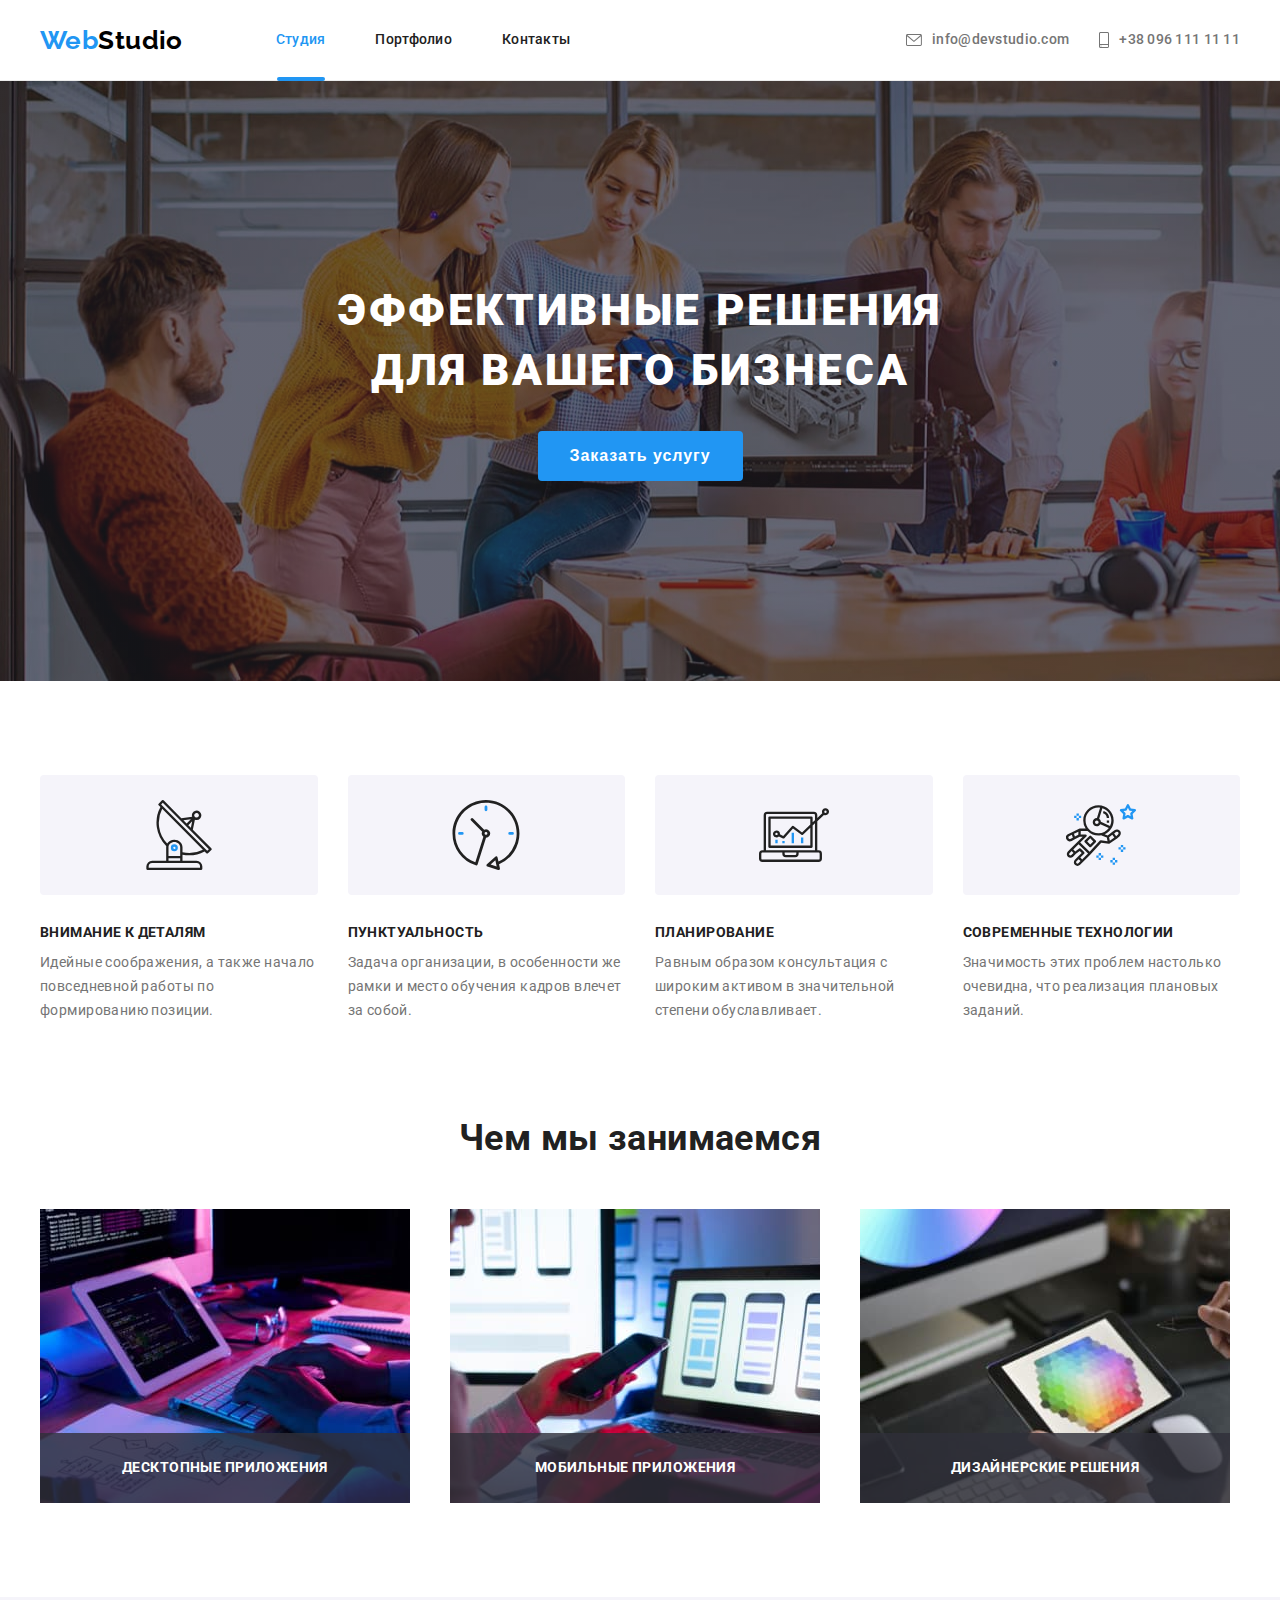
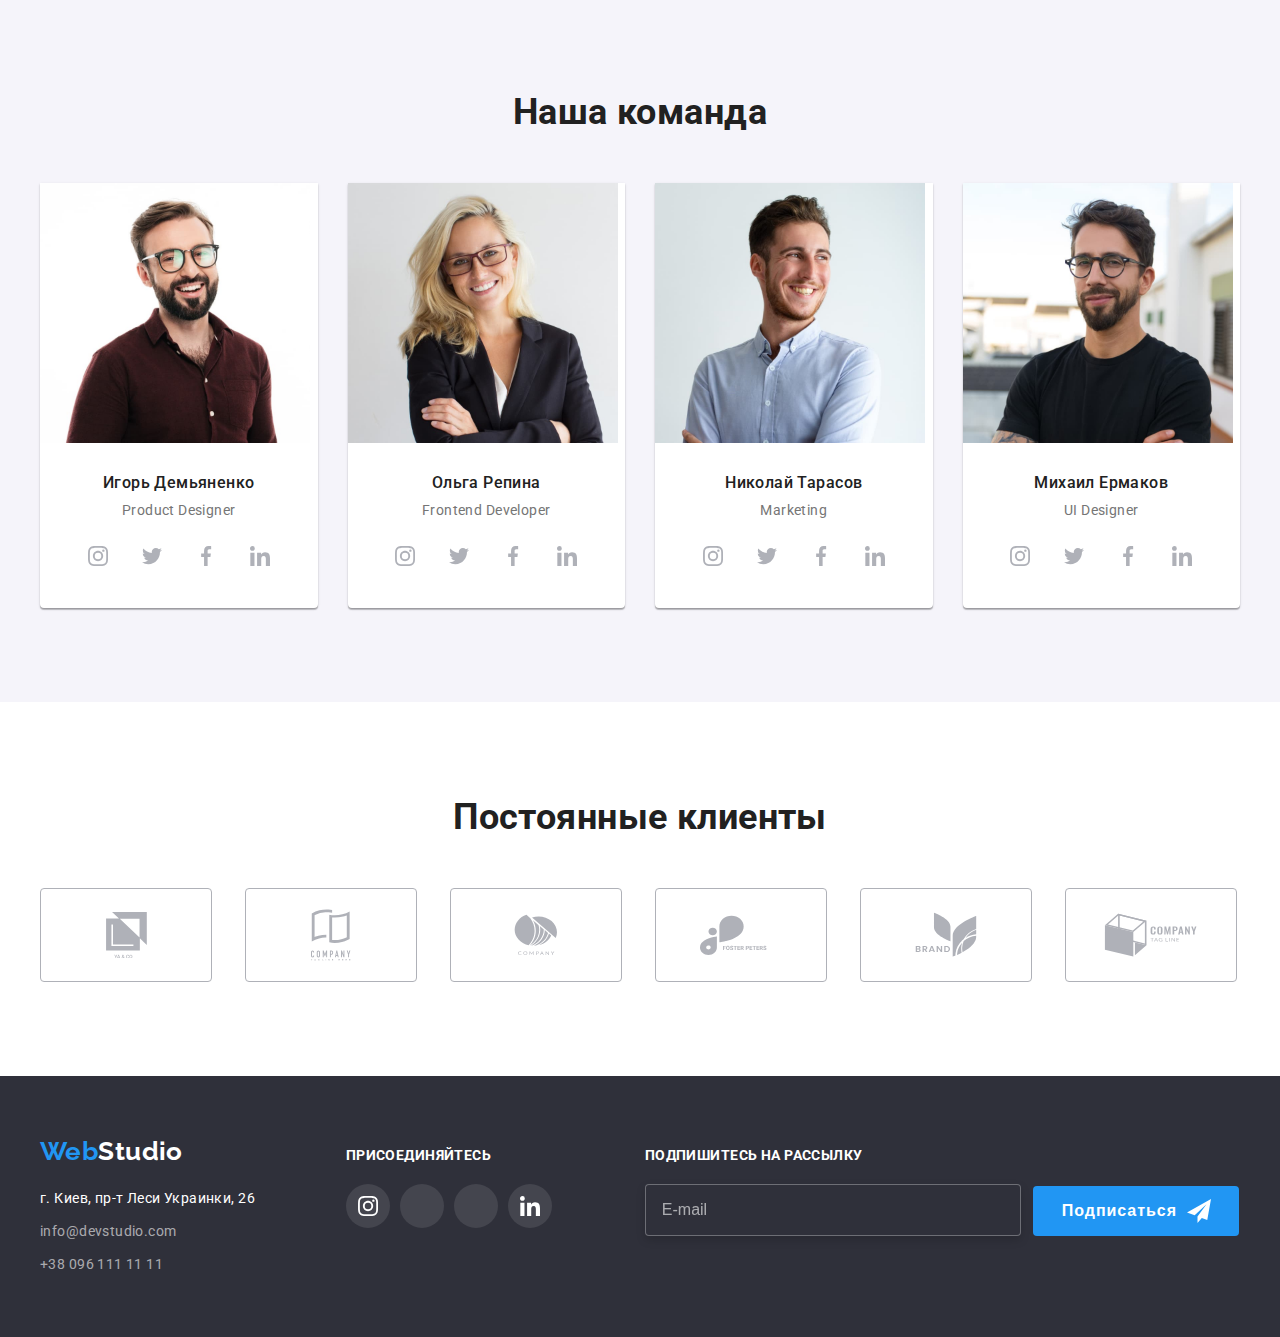
==== commit 7de60f3c: "sass" ====
--- a/index.html
+++ b/index.html
@@ -31,7 +31,7 @@
 					</a>
 					<ul class="navigation-list">
 						<li class="navigation-list__item">
-							<a href="" class="navigation-list__navigation-link--current link">Студия</a>
+							<a href="" class="navigation-list__link--current link">Студия</a>
 						</li>
 
 						<li class="navigation-list__item">
@@ -155,31 +155,46 @@
 								<h3 class="team__member">Игорь Демьяненко</h3>
 								<p class="team__role" lang="en">Product Designer</p>
 
-								<ul class="team__social-link">
-									<li class="team__icon-list">
-										<a class="team__icon-ref" href="https://www.instagram.com/" target="_blank" aria-label="instagram">
-											<svg class="team__icon" width="20" height="20">
+								<ul class="team__socials">
+									<li class="team__socials__icon-list">
+										<a
+											class="team__socials__icon-ref"
+											href="https://www.instagram.com/"
+											target="_blank"
+											aria-label="instagram"
+										>
+											<svg class="team__socials__icon" width="20" height="20">
 												<use href="./images/symbol-defs.svg#instagram-icon"></use>
 											</svg>
 										</a>
 									</li>
-									<li class="team__icon-list">
-										<a class="team__icon-ref" href="https://twitter.com/" target="_blank" aria-label="twitter">
-											<svg class="team__icon" width="20" height="20">
-												<use href="./images/symbol-defs.svg#twitter-icon"></use>
-											</svg>
-										</a>
-									</li>
-									<li class="team__icon-list">
-										<a class="team__icon-ref" href="https://www.facebook.com/" target="_blank" aria-label="facebook">
-											<svg class="team__icon" width="20" height="20">
-												<use href="./images/symbol-defs.svg#facebook-icon"></use>
-											</svg>
-										</a>
-									</li>
-									<li class="team__icon-list">
-										<a class="team__icon-ref" href="https://ru.linkedin.com/" target="_blank" aria-label="linkedin">
-											<svg class="team__icon" width="20" height="20">
+									<li class="team__socials__icon-list">
+										<a class="team__socials__icon-ref" href="https://twitter.com/" target="_blank" aria-label="twitter">
+											<svg class="team__socials__icon" width="20" height="20">
+												<use href="./images/symbol-defs.svg#twitter_icon"></use>
+											</svg>
+										</a>
+									</li>
+									<li class="team__socials__icon-list">
+										<a
+											class="team__socials__icon-ref"
+											href="https://www.facebook.com/"
+											target="_blank"
+											aria-label="facebook"
+										>
+											<svg class="team__socials__icon" width="20" height="20">
+												<use href="./images/symbol-defs.svg#facebook_icon"></use>
+											</svg>
+										</a>
+									</li>
+									<li class="team__socials__icon-list">
+										<a
+											class="team__socials__icon-ref"
+											href="https://ru.linkedin.com/"
+											target="_blank"
+											aria-label="linkedin"
+										>
+											<svg class="team__socials__icon" width="20" height="20">
 												<use href="./images/symbol-defs.svg#linkedin-icon"></use>
 											</svg>
 										</a>
@@ -192,31 +207,46 @@
 							<div class="team__article">
 								<h3 class="team__member">Ольга Репина</h3>
 								<p class="team__role" lang="en">Frontend Developer</p>
-								<ul class="team__social-link">
-									<li class="team__icon-list">
-										<a class="team__icon-ref" href="https://www.instagram.com/" target="_blank" aria-label="instagram">
-											<svg class="team__icon" width="20" height="20">
+								<ul class="team__socials">
+									<li class="team__socials__icon-list">
+										<a
+											class="team__socials__icon-ref"
+											href="https://www.instagram.com/"
+											target="_blank"
+											aria-label="instagram"
+										>
+											<svg class="team__socials__icon" width="20" height="20">
 												<use href="./images/symbol-defs.svg#instagram-icon"></use>
 											</svg>
 										</a>
 									</li>
-									<li class="team__icon-list">
-										<a class="team__icon-ref" href="https://twitter.com/" target="_blank" aria-label="twitter">
-											<svg class="team__icon" width="20" height="20">
-												<use href="./images/symbol-defs.svg#twitter-icon"></use>
-											</svg>
-										</a>
-									</li>
-									<li class="team__icon-list">
-										<a class="team__icon-ref" href="https://www.facebook.com/" target="_blank" aria-label="facebook">
-											<svg class="team__icon" width="20" height="20">
-												<use href="./images/symbol-defs.svg#facebook-icon"></use>
-											</svg>
-										</a>
-									</li>
-									<li class="team__icon-list">
-										<a class="team__icon-ref" href="https://ru.linkedin.com/" target="_blank" aria-label="linkedin">
-											<svg class="team__icon" width="20" height="20">
+									<li class="team__socials__icon-list">
+										<a class="team__socials__icon-ref" href="https://twitter.com/" target="_blank" aria-label="twitter">
+											<svg class="team__socials__icon" width="20" height="20">
+												<use href="./images/symbol-defs.svg#twitter_icon"></use>
+											</svg>
+										</a>
+									</li>
+									<li class="team__socials__icon-list">
+										<a
+											class="team__socials__icon-ref"
+											href="https://www.facebook.com/"
+											target="_blank"
+											aria-label="facebook"
+										>
+											<svg class="team__socials__icon" width="20" height="20">
+												<use href="./images/symbol-defs.svg#facebook_icon"></use>
+											</svg>
+										</a>
+									</li>
+									<li class="team__socials__icon-list">
+										<a
+											class="team__socials__icon-ref"
+											href="https://ru.linkedin.com/"
+											target="_blank"
+											aria-label="linkedin"
+										>
+											<svg class="team__socials__icon" width="20" height="20">
 												<use href="./images/symbol-defs.svg#linkedin-icon"></use>
 											</svg>
 										</a>
@@ -229,31 +259,46 @@
 							<div class="team__article">
 								<h3 class="team__member">Николай Тарасов</h3>
 								<p class="team__role" lang="en">Marketing</p>
-								<ul class="team__social-link">
-									<li class="team__icon-list">
-										<a class="team__icon-ref" href="https://www.instagram.com/" target="_blank" aria-label="instagram">
-											<svg class="team__icon" width="20" height="20">
+								<ul class="team__socials">
+									<li class="team__socials__icon-list">
+										<a
+											class="team__socials__icon-ref"
+											href="https://www.instagram.com/"
+											target="_blank"
+											aria-label="instagram"
+										>
+											<svg class="team__socials__icon" width="20" height="20">
 												<use href="./images/symbol-defs.svg#instagram-icon"></use>
 											</svg>
 										</a>
 									</li>
-									<li class="team__icon-list">
-										<a class="team__icon-ref" href="https://twitter.com/" target="_blank" aria-label="twitter">
-											<svg class="team__icon" width="20" height="20">
-												<use href="./images/symbol-defs.svg#twitter-icon"></use>
-											</svg>
-										</a>
-									</li>
-									<li class="team__icon-list">
-										<a class="team__icon-ref" href="https://www.facebook.com/" target="_blank" aria-label="facebook">
-											<svg class="team__icon" width="20" height="20">
-												<use href="./images/symbol-defs.svg#facebook-icon"></use>
-											</svg>
-										</a>
-									</li>
-									<li class="team__icon-list">
-										<a class="team__icon-ref" href="https://ru.linkedin.com/" target="_blank" aria-label="linkedin">
-											<svg class="team__icon" width="20" height="20">
+									<li class="team__socials__icon-list">
+										<a class="team__socials__icon-ref" href="https://twitter.com/" target="_blank" aria-label="twitter">
+											<svg class="team__socials__icon" width="20" height="20">
+												<use href="./images/symbol-defs.svg#twitter_icon"></use>
+											</svg>
+										</a>
+									</li>
+									<li class="team__socials__icon-list">
+										<a
+											class="team__socials__icon-ref"
+											href="https://www.facebook.com/"
+											target="_blank"
+											aria-label="facebook"
+										>
+											<svg class="team__socials__icon" width="20" height="20">
+												<use href="./images/symbol-defs.svg#facebook_icon"></use>
+											</svg>
+										</a>
+									</li>
+									<li class="team__socials__icon-list">
+										<a
+											class="team__socials__icon-ref"
+											href="https://ru.linkedin.com/"
+											target="_blank"
+											aria-label="linkedin"
+										>
+											<svg class="team__socials__icon" width="20" height="20">
 												<use href="./images/symbol-defs.svg#linkedin-icon"></use>
 											</svg>
 										</a>
@@ -266,31 +311,46 @@
 							<div class="team__article">
 								<h3 class="team__member">Михаил Ермаков</h3>
 								<p class="team__role" lang="en">UI Designer</p>
-								<ul class="team__social-link">
-									<li class="team__icon-list">
-										<a class="team__icon-ref" href="https://www.instagram.com/" target="_blank" aria-label="instagram">
-											<svg class="team__icon" width="20" height="20">
+								<ul class="team__socials">
+									<li class="team__socials__icon-list">
+										<a
+											class="team__socials__icon-ref"
+											href="https://www.instagram.com/"
+											target="_blank"
+											aria-label="instagram"
+										>
+											<svg class="team__socials__icon" width="20" height="20">
 												<use href="./images/symbol-defs.svg#instagram-icon"></use>
 											</svg>
 										</a>
 									</li>
-									<li class="team__icon-list">
-										<a class="team__icon-ref" href="https://twitter.com/" target="_blank" aria-label="twitter">
-											<svg class="team__icon" width="20" height="20">
-												<use href="./images/symbol-defs.svg#twitter-icon"></use>
-											</svg>
-										</a>
-									</li>
-									<li class="team__icon-list">
-										<a class="team__icon-ref" href="https://www.facebook.com/" target="_blank" aria-label="facebook">
-											<svg class="team__icon" width="20" height="20">
-												<use href="./images/symbol-defs.svg#facebook-icon"></use>
-											</svg>
-										</a>
-									</li>
-									<li class="team__icon-list">
-										<a class="team__icon-ref" href="https://ru.linkedin.com/" target="_blank" aria-label="linkedin">
-											<svg class="team__icon" width="20" height="20">
+									<li class="team__socials__icon-list">
+										<a class="team__socials__icon-ref" href="https://twitter.com/" target="_blank" aria-label="twitter">
+											<svg class="team__socials__icon" width="20" height="20">
+												<use href="./images/symbol-defs.svg#twitter_icon"></use>
+											</svg>
+										</a>
+									</li>
+									<li class="team__socials__icon-list">
+										<a
+											class="team__socials__icon-ref"
+											href="https://www.facebook.com/"
+											target="_blank"
+											aria-label="facebook"
+										>
+											<svg class="team__socials__icon" width="20" height="20">
+												<use href="./images/symbol-defs.svg#facebook_icon"></use>
+											</svg>
+										</a>
+									</li>
+									<li class="team__socials__icon-list">
+										<a
+											class="team__socials__icon-ref"
+											href="https://ru.linkedin.com/"
+											target="_blank"
+											aria-label="linkedin"
+										>
+											<svg class="team__socials__icon" width="20" height="20">
 												<use href="./images/symbol-defs.svg#linkedin-icon"></use>
 											</svg>
 										</a>
@@ -428,40 +488,40 @@
 					<p class="subscribe__text">Оставьте свои данные, мы вам перезвоним</p>
 					<label class="subscribe__label">
 						Имя
-						<div class="subscribe__block">
-							<svg class="subscribe__icon" width="18" height="18">
+						<div class="subscribe-block">
+							<svg class="subscribe-block__icon" width="18" height="18">
 								<use href="./images/icons.svg#icon-person"></use>
 							</svg>
-							<input class="subscribe__input" type="text" name="text" required />
+							<input class="subscribe-block__input" type="text" name="text" required />
 						</div>
 					</label>
 					<label class="subscribe__label">
 						Телефон
-						<div class="subscribe__block">
-							<svg class="subscribe__icon" width="18" height="18">
+						<div class="subscribe-block">
+							<svg class="subscribe-block__icon" width="18" height="18">
 								<use href="./images/icons.svg#icon-phone"></use>
 							</svg>
-							<input class="subscribe__input" type="tel" name="tel" required />
+							<input class="subscribe-block__input" type="tel" name="tel" required />
 						</div>
 					</label>
 					<label class="subscribe__label">
 						Почта
-						<div class="subscribe__block">
-							<svg class="subscribe__icon" width="18" height="18">
+						<div class="subscribe-block">
+							<svg class="subscribe-block__icon" width="18" height="18">
 								<use href="./images/icons.svg#icon-email"></use>
 							</svg>
-							<input class="subscribe__input" type="email" name="email" required />
+							<input class="subscribe-block__input" type="email" name="email" required />
 						</div>
 					</label>
 					<label class="subscribe__label">
 						Комментарий
 						<textarea class="subscribe__textarea-input" name="comment-text" placeholder="Введите текст"></textarea>
 					</label>
-					<label class="subscribe__checkbox-label">
-						<input class="subscribe__checkbox-input visually-hidden" type="checkbox" name="agreement-checkbox" />
-						<span class="subscribe__checkbox-icon"></span>
+					<label class="subscribe-checkbox">
+						<input class="subscribe-checkbox__input visually-hidden" type="checkbox" name="agreement-checkbox" />
+						<span class="subscribe-checkbox__icon"></span>
 						Соглашаюсь с рассылкой и принимаю
-						<a class="subscribe__checkbox-license" href="">Условия договора</a>
+						<a class="subscribe-checkbox__license" href="">Условия договора</a>
 					</label>
 					<button class="subscribe__button" type="submit">Отправить</button>
 				</form>
--- a/css/styles.css
+++ b/css/styles.css
@@ -23,9 +23,7 @@
 	--team-background-color: #f5f4fa;
 	--card-set-gap: 30px;
 }
-.link {
-	display: block;
-}
+
 img {
 	display: block;
 	max-width: 100%;
@@ -60,7 +58,10 @@
 }
 
 /* стили хедера */
-
+.page-header {
+	background-color: var(--background-color);
+	border-bottom: 1px solid #ececec;
+}
 .logo {
 	font-family: Raleway;
 	font-weight: 700;
@@ -69,25 +70,21 @@
 	margin-right: 93px;
 }
 
-.main-nav {
-	display: flex;
-	align-items: center;
-}
-.navigation-list .navigation-list__item:not(:last-child) {
+.main-nav,
+.header-nav {
+	display: flex;
+	align-items: center;
+}
+.navigation-list__item:not(:last-child) {
 	margin-right: 50px;
 }
-.contacts-header .contacts-header__contacts-item:not(:last-child) {
-	margin-right: 30px;
-}
-
-.main-nav .link {
+
+.link {
 	padding-top: 32px;
 	padding-bottom: 32px;
-}
-.header-nav {
-	display: flex;
-	align-items: center;
-}
+	display: block;
+}
+
 .navigation-list {
 	display: flex;
 	font-weight: 500;
@@ -95,13 +92,6 @@
 	letter-spacing: 0.02em;
 }
 
-.contacts-header {
-	display: flex;
-	margin-left: auto;
-}
-header {
-	background-color: var(--background-color);
-}
 .logo__accent {
 	color: var(--accent-color);
 }
@@ -117,11 +107,11 @@
 .navigation-list__navigation-link:focus {
 	color: var(--accent-color);
 }
-.navigation-list__navigation-link--current {
+.navigation-list__link--current {
 	color: var(--accent-color);
 	position: relative;
 }
-.navigation-list__navigation-link--current::after {
+.navigation-list__link--current::after {
 	content: " ";
 	position: absolute;
 	width: 48px;
@@ -131,11 +121,11 @@
 	right: 0;
 	border-radius: 2px;
 }
-.navigation-list__navigation-link--current-portfolio {
+.navigation-list__link--current-portfolio {
 	color: var(--accent-color);
 	position: relative;
 }
-.navigation-list__navigation-link--current-portfolio::after {
+.navigation-list__link--current-portfolio::after {
 	content: " ";
 	position: absolute;
 	width: 78px;
@@ -145,6 +135,13 @@
 	right: 0;
 	border-radius: 2px;
 }
+.contacts-header {
+	display: flex;
+	margin-left: auto;
+}
+.contacts-header__contacts-item:not(:last-child) {
+	margin-right: 30px;
+}
 .contacts-header__contacts-link {
 	display: flex;
 	align-items: center;
@@ -171,16 +168,14 @@
 }
 
 /* стили hero */
-.section.hero {
-	padding: 200px 0px;
-}
+
 .hero {
 	background-color: var(--hero-and-footer-background-color);
 	background-image: linear-gradient(to right, rgba(47, 48, 58, 0.4), rgba(47, 48, 58, 0.4)),
 		url(../images/hero-img-min.jpg);
 	color: var(--background-color);
 	max-width: 1600px;
-	height: 600px;
+	padding: 200px 0px;
 	margin: 0 auto;
 }
 
@@ -292,7 +287,7 @@
 	color: var(--secondary-text-color);
 	margin-bottom: 12px;
 }
-.subscribe__input {
+.subscribe-block__input {
 	border: 1px solid rgba(33, 33, 33, 0.2);
 	border-radius: 4px;
 	width: 100%;
@@ -305,17 +300,17 @@
 	transition: border-color 250ms cubic-bezier(0.4, 0, 0.2, 1);
 }
 
-.subscribe__block:hover,
-.subscribe__block:focus,
-.subscribe__input:hover,
-.subscribe__input:focus {
+.subscribe-block:hover,
+.subscribe-block:focus,
+.subscribe-block__input:hover,
+.subscribe-block__input:focus {
 	border-color: var(--accent-color);
 	fill: var(--accent-color);
 }
-.subscribe__block {
-	position: relative;
-}
-.subscribe__icon {
+.subscribe-block {
+	position: relative;
+}
+.subscribe-block__icon {
 	position: absolute;
 	transform: translateY(-50%);
 	top: 50%;
@@ -338,14 +333,15 @@
 	letter-spacing: 0.01em;
 	color: rgba(117, 117, 117, 0.5);
 }
-.subscribe__checkbox-input:checked + .subscribe__checkbox-icon {
-	border-color: transparent;
-	background-image: url(../images/icon-check.svg);
-	background-size: content;
-	background-origin: border-box;
-}
-
-.subscribe__checkbox-icon {
+.subscribe-checkbox {
+	display: flex;
+	justify-content: center;
+	align-items: center;
+	line-height: 1.71;
+	cursor: pointer;
+	margin-bottom: 30px;
+}
+.subscribe-checkbox__icon {
 	display: inline-block;
 	width: 16px;
 	height: 15px;
@@ -353,15 +349,14 @@
 	border: 2px solid var(--secondary-text-color);
 	border-radius: 2px;
 }
-.subscribe__checkbox-label {
-	display: flex;
-	justify-content: center;
-	align-items: center;
-	line-height: 1.71;
-	cursor: pointer;
-	margin-bottom: 30px;
-}
-.subscribe__checkbox-license {
+.subscribe-checkbox__input:checked + .subscribe-checkbox__icon {
+	border-color: transparent;
+	background-image: url(../images/icon-check.svg);
+	background-size: content;
+	background-origin: border-box;
+}
+
+.subscribe-checkbox__license {
 	display: block;
 	line-height: 1.71;
 	text-decoration-line: underline;
@@ -392,7 +387,7 @@
 	box-shadow: 0px 4px 4px rgba(0, 0, 0, 0.15);
 }
 
-/* cтили для advantages и occupations */
+/* cтили для advantages */
 .advantages,
 .occupations {
 	background-color: var(--background-color);
@@ -416,13 +411,11 @@
 .advantages__item {
 	flex-basis: calc(100% / 4 - var(--card-set-gap));
 	margin-right: var(--card-set-gap);
-	width: 270px;
 }
 .advantages__box {
 	display: flex;
 	justify-content: center;
 	align-items: center;
-	width: 270px;
 	height: 120px;
 	margin-bottom: 30px;
 	border-radius: 4px;
@@ -470,6 +463,17 @@
 .team {
 	background-color: var(--team-background-color);
 }
+.team__list {
+	display: flex;
+	margin-right: calc(-1 * var(--card-set-gap));
+}
+.team__card {
+	flex-basis: calc(100% / 4 - var(--card-set-gap));
+	margin-right: var(--card-set-gap);
+	background: var(--background-color);
+	box-shadow: 0px 1px 3px rgba(0, 0, 0, 0.12), 0px 1px 1px rgba(0, 0, 0, 0.14), 0px 2px 1px rgba(0, 0, 0, 0.2);
+	border-radius: 0px 0px 4px 4px;
+}
 .team__article {
 	display: flex;
 	flex-direction: column;
@@ -486,26 +490,15 @@
 	margin-top: 10px;
 	margin-bottom: 16px;
 }
-.team__list {
-	display: flex;
-	margin-right: calc(-1 * var(--card-set-gap));
-}
-.team__card {
-	flex-basis: calc(100% / 4 - var(--card-set-gap));
-	margin-right: var(--card-set-gap);
-	background: #ffffff;
-	box-shadow: 0px 1px 3px rgba(0, 0, 0, 0.12), 0px 1px 1px rgba(0, 0, 0, 0.14), 0px 2px 1px rgba(0, 0, 0, 0.2);
-	border-radius: 0px 0px 4px 4px;
-}
-
-.team__social-link {
-	display: flex;
-}
-.team__icon-list:not(:last-child) {
+
+.team__socials {
+	display: flex;
+}
+.team__socials__icon-list:not(:last-child) {
 	margin-right: 10px;
 }
 
-.team__icon-ref {
+.team__socials__icon-ref {
 	width: 44px;
 	height: 44px;
 	display: flex;
@@ -517,12 +510,12 @@
 	transition: color 250ms cubic-bezier(0.4, 0, 0.2, 1), background-color 250ms cubic-bezier(0.4, 0, 0.2, 1);
 }
 
-.team__icon-ref:hover,
-.team__icon-ref:focus {
+.team__socials__icon-ref:hover,
+.team__socials__icon-ref:focus {
 	background-color: var(--accent-color);
 	color: var(--background-color);
 }
-.team__icon {
+.team__socials__icon {
 	fill: currentColor;
 }
 /* стили для секции clients */
@@ -707,19 +700,16 @@
 }
 
 /* cтили для portfolio */
-.page-header {
-	border-bottom: 1px solid #ececec;
-}
 
 .jobs__buttons-list {
 	display: flex;
 	justify-content: center;
 	margin-bottom: 50px;
 }
-.jobs__button:not(:last-child) {
+.jobs__items:not(:last-child) {
 	margin-right: 8px;
 }
-.button {
+.jobs__buttons {
 	position: relative;
 	top: 0;
 	cursor: pointer;
@@ -734,14 +724,14 @@
 		box-shadow 250ms cubic-bezier(0.4, 0, 0.2, 1), top 250ms cubic-bezier(0.4, 0, 0.2, 1);
 }
 
-.button:hover,
-.button:focus {
+.jobs__buttons:hover,
+.jobs__buttons:focus {
 	top: 2px;
 	color: var(--background-color);
 	background-color: var(--accent-color);
 	box-shadow: 0px 3px 1px rgba(0, 0, 0, 0.1), 0px 1px 2px rgba(0, 0, 0, 0.08), 0px 2px 2px rgba(0, 0, 0, 0.12);
 }
-.button:active {
+.jobs__buttons:active {
 	box-shadow: inset 0px 3px 1px rgba(0, 0, 0, 0.1), inset 0px 1px 2px rgba(0, 0, 0, 0.08),
 		inset 0px 2px 2px rgba(0, 0, 0, 0.12);
 }
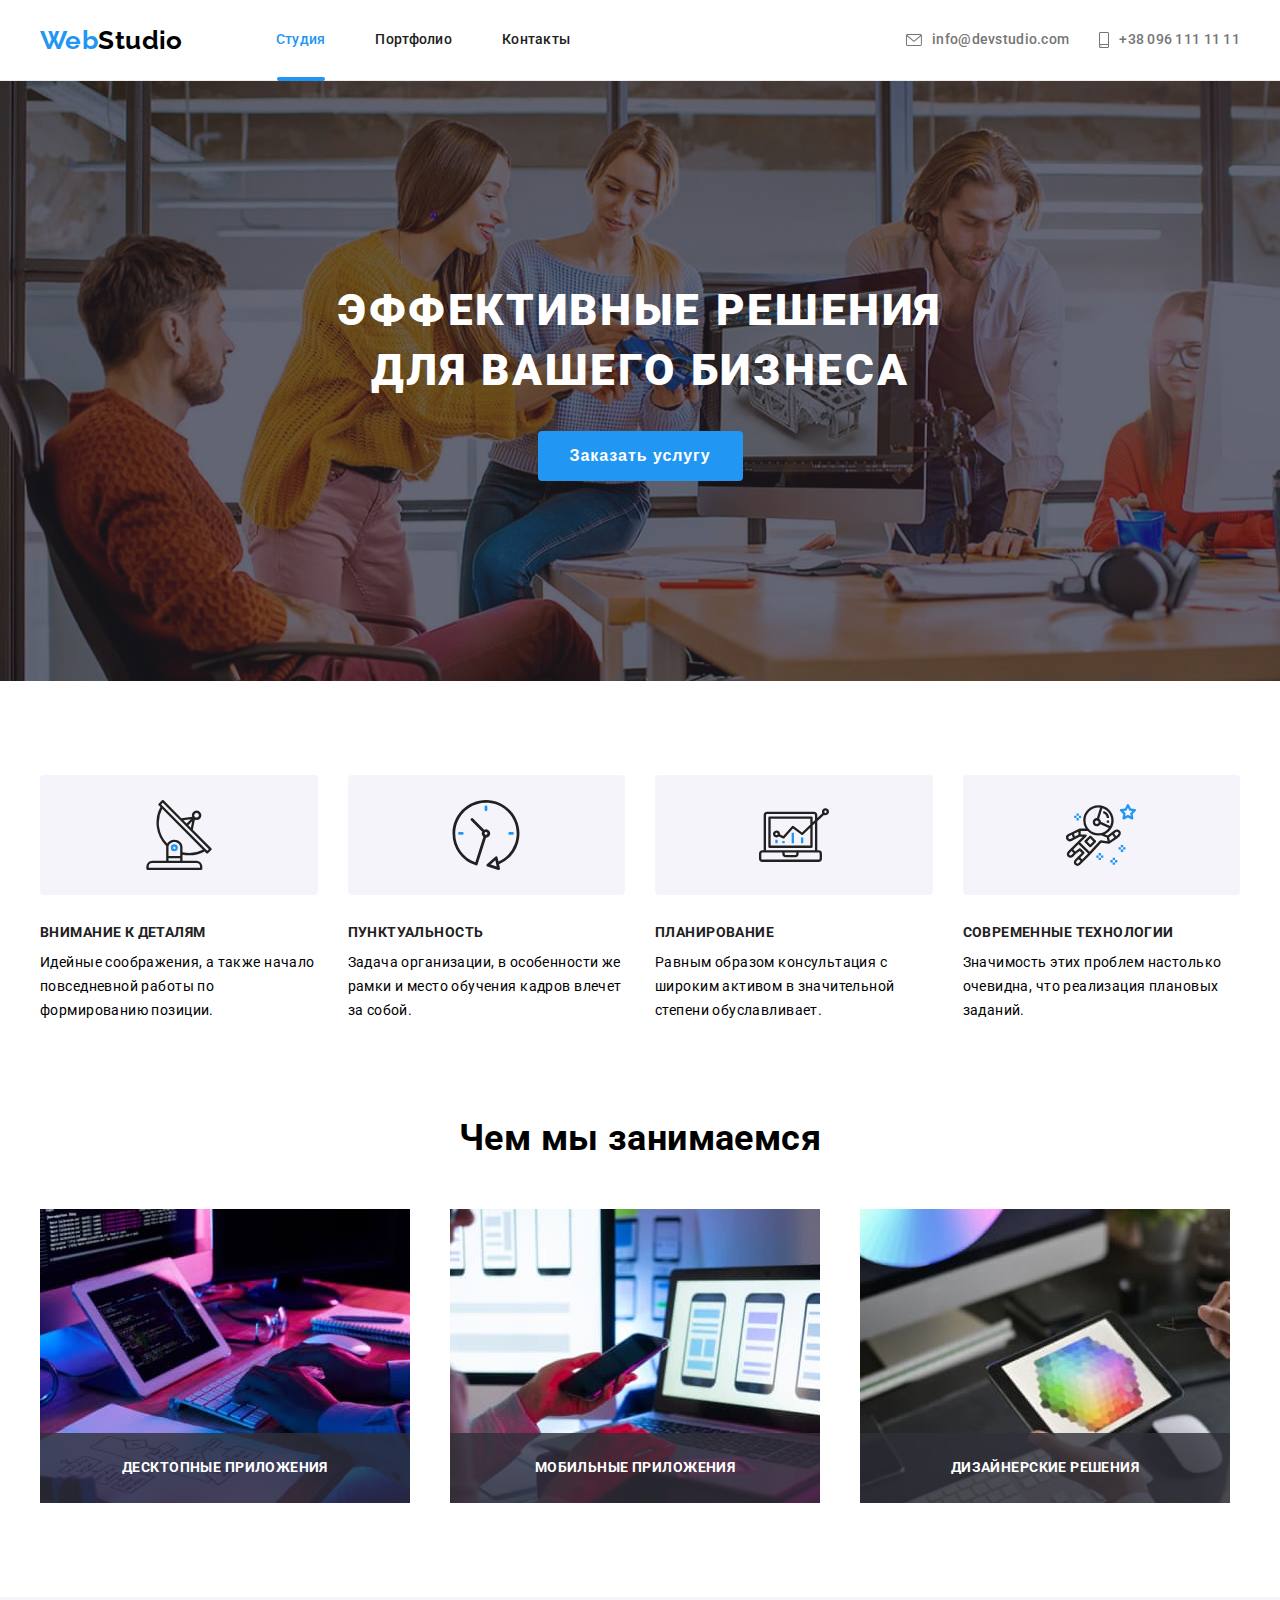
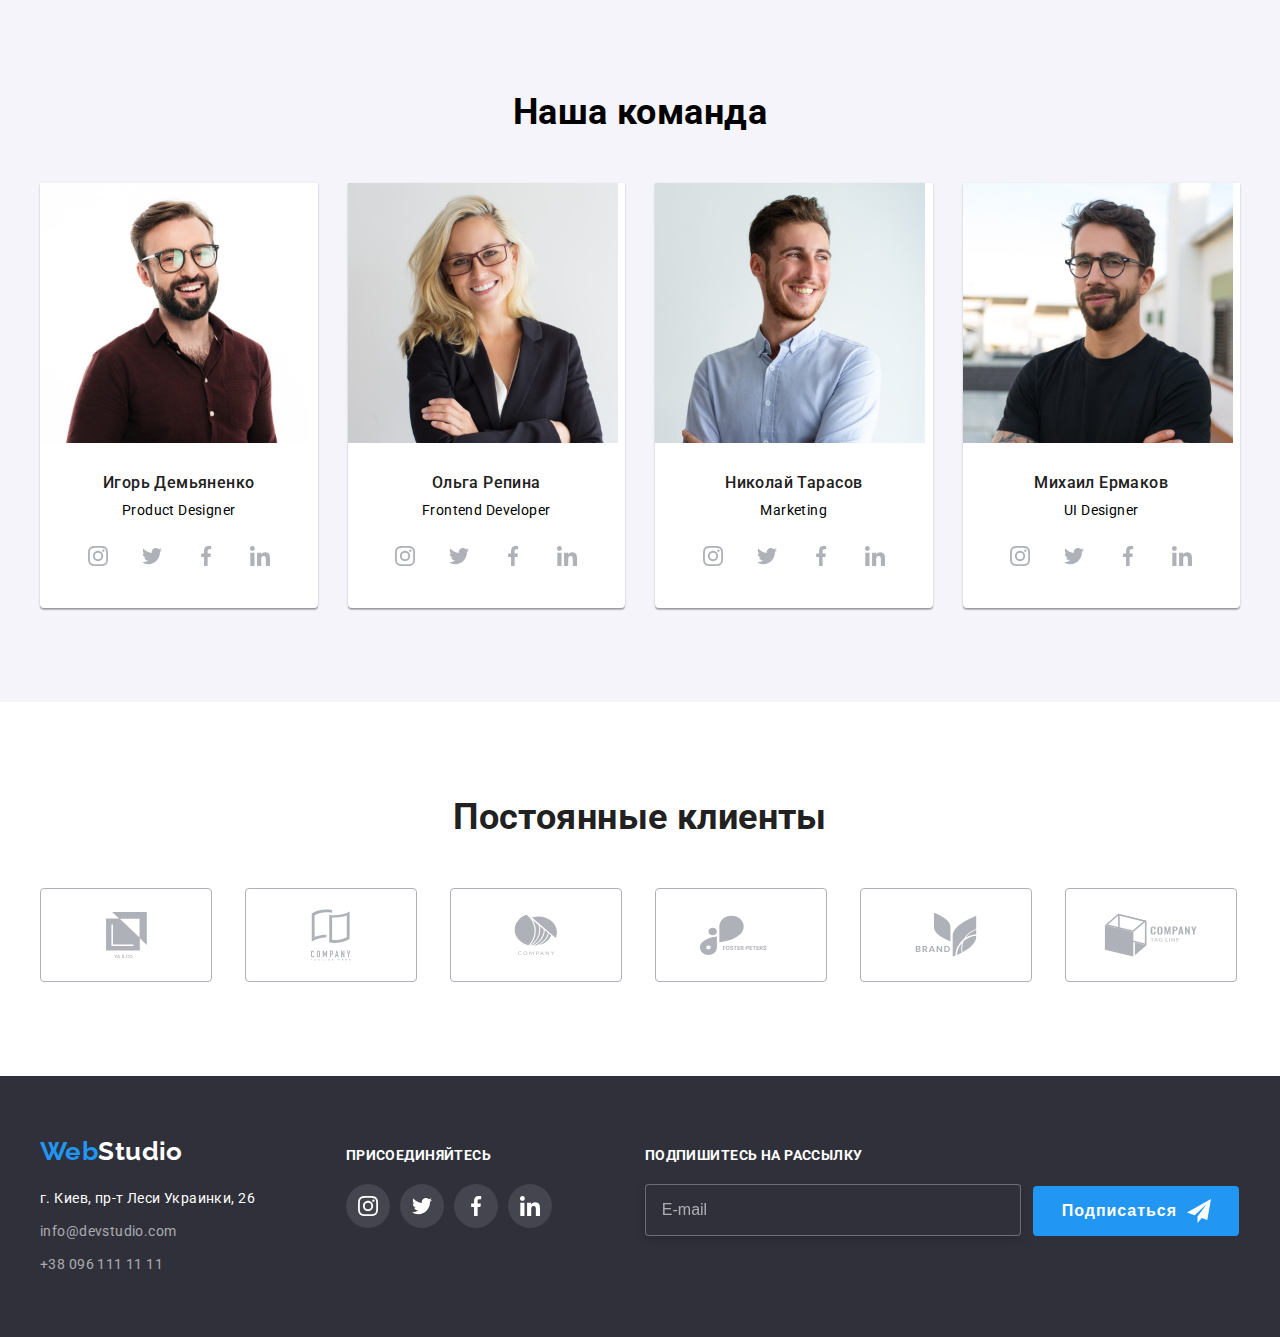
==== commit 09f1d754: "Almost done" ====
--- a/index.html
+++ b/index.html
@@ -11,7 +11,7 @@
 			crossorigin="anonymous"
 			referrerpolicy="no-referrer"
 		/>
-		<link rel="stylesheet" href="./css/styles.css" />
+		<link rel="stylesheet" href="./css/main.min.css" />
 		<link rel="preconnect" href="https://fonts.googleapis.com" />
 		<link rel="preconnect" href="https://fonts.gstatic.com" crossorigin />
 		<link
@@ -447,14 +447,14 @@
 							<li class="footer-socials__list">
 								<a class="footer-socials__icon-ref" href="https://twitter.com/" target="_blank">
 									<svg class="footer-socials__icon" width="20" height="20">
-										<use href="./images/symbol-defs.svg#twitter-icon"></use>
+										<use href="./images/symbol-defs.svg#twitter_icon"></use>
 									</svg>
 								</a>
 							</li>
 							<li class="footer-socials__list">
 								<a class="footer-socials__icon-ref" href="https://www.facebook.com/" target="_blank">
 									<svg class="footer-socials__icon" width="20" height="20">
-										<use href="./images/symbol-defs.svg#facebook-icon"></use>
+										<use href="./images/symbol-defs.svg#facebook_icon"></use>
 									</svg>
 								</a>
 							</li>
--- a/css/main.min.css
+++ b/css/main.min.css
@@ -0,0 +1,2 @@
+body{font-family:"Roboto", sans-serif;letter-spacing:0.03em;font-size:14px;color:var(--primary-text-color)}*,::before,::after{padding:0;margin:0;border:0;outline:0}img{display:block;max-width:100%;height:auto}li{list-style-type:none}a{text-decoration:none}.visually-hidden{position:absolute;width:1px;height:1px;margin:-1px;padding:0;overflow:hidden;border:0;clip:rect(0 0 0 0)}.container{width:1200px;margin:0 auto;padding:0 15px}.section{padding-top:94px;padding-bottom:94px}.logo{font-family:Raleway;font-weight:700;font-size:26px;line-height:1.19;margin-right:93px}.logo__accent{color:#2196f3}.logo__header{color:#000000}.logo__footer{color:#fff}.page-header{background-color:#fff;border-bottom:1px solid #ececec}.main-nav,.header-nav{display:-webkit-box;display:-ms-flexbox;display:flex;-webkit-box-align:center;-ms-flex-align:center;align-items:center}.link{padding-top:32px;padding-bottom:32px;display:block}.navigation-list{display:-webkit-box;display:-ms-flexbox;display:flex;font-weight:500;line-height:1.14;letter-spacing:0.02em}.navigation-list__item:not(:last-child){margin-right:50px}.navigation-list__navigation-link{color:#212121;-webkit-transition:color 250ms cubic-bezier(0.4, 0, 0.2, 1);transition:color 250ms cubic-bezier(0.4, 0, 0.2, 1)}.navigation-list__navigation-link:hover,.navigation-list__navigation-link:focus{color:#2196f3}.navigation-list__link--current{color:#2196f3;position:relative}.navigation-list__link--current::after{content:" ";position:absolute;width:48px;height:4px;background-color:#2196f3;bottom:-1px;right:0;border-radius:2px}.navigation-list__link--current-portfolio{color:#2196f3;position:relative}.navigation-list__link--current-portfolio::after{content:" ";position:absolute;width:78px;height:4px;background-color:#2196f3;bottom:-1px;right:0;border-radius:2px}.contacts-header{display:-webkit-box;display:-ms-flexbox;display:flex;margin-left:auto}.contacts-header__contacts-item:not(:last-child){margin-right:30px}.contacts-header__contacts-link{display:-webkit-box;display:-ms-flexbox;display:flex;-webkit-box-align:center;-ms-flex-align:center;align-items:center;font-weight:500;line-height:1.14;letter-spacing:0.02em;color:#757575;-webkit-transition:color 250ms cubic-bezier(0.4, 0, 0.2, 1);transition:color 250ms cubic-bezier(0.4, 0, 0.2, 1)}.contacts-header__mail-icon,.contacts-header__tel-icon{margin-right:10px;fill:currentColor}.contacts-header__contacts-link:hover,.contacts-header__contacts-link:focus,.contacts-header__mail-icon:hover,.contacts-header__mail-icon:focus,.contacts-header__tel-icon:hover,.contacts-header__tel-icon:focus{color:#2196f3;fill:#2196f3}.hero{background-color:#2f303a;background-image:-webkit-gradient(linear, left top, right top, from(rgba(47,48,58,0.4)), to(rgba(47,48,58,0.4))),url(../images/hero-img-min.jpg);background-image:linear-gradient(to right, rgba(47,48,58,0.4), rgba(47,48,58,0.4)),url(../images/hero-img-min.jpg);color:#fff;max-width:1600px;padding:200px 0px;margin:0 auto}.hero__title{margin-bottom:30px;font-weight:900;font-size:44px;line-height:1.36;text-align:center;letter-spacing:0.06em;text-transform:uppercase}.hero__button{position:relative;top:0;margin-left:auto;margin-right:auto;padding:10px 32px;border-radius:4px;cursor:pointer;font-weight:700;font-size:16px;line-height:1.88;letter-spacing:0.06em;display:block;background-color:#2196f3;color:#fff;-webkit-transition:background-color 250ms cubic-bezier(0.4, 0, 0.2, 1),top 250ms cubic-bezier(0.4, 0, 0.2, 1),-webkit-box-shadow 250ms cubic-bezier(0.4, 0, 0.2, 1);transition:background-color 250ms cubic-bezier(0.4, 0, 0.2, 1),top 250ms cubic-bezier(0.4, 0, 0.2, 1),-webkit-box-shadow 250ms cubic-bezier(0.4, 0, 0.2, 1);transition:box-shadow 250ms cubic-bezier(0.4, 0, 0.2, 1),background-color 250ms cubic-bezier(0.4, 0, 0.2, 1),top 250ms cubic-bezier(0.4, 0, 0.2, 1);transition:box-shadow 250ms cubic-bezier(0.4, 0, 0.2, 1),background-color 250ms cubic-bezier(0.4, 0, 0.2, 1),top 250ms cubic-bezier(0.4, 0, 0.2, 1),-webkit-box-shadow 250ms cubic-bezier(0.4, 0, 0.2, 1)}.hero__button:hover,.hero__button:focus{top:2px;background-color:#188ce8;-webkit-box-shadow:0px 4px 4px rgba(0,0,0,0.15);box-shadow:0px 4px 4px rgba(0,0,0,0.15)}.backdrop{position:fixed;top:0;left:0;background-color:rgba(0,0,0,0.2);width:100%;height:100%;opacity:1;-webkit-transition:opacity 250ms cubic-bezier(0.4, 0, 0.2, 1),visibility 250ms cubic-bezier(0.4, 0, 0.2, 1);transition:opacity 250ms cubic-bezier(0.4, 0, 0.2, 1),visibility 250ms cubic-bezier(0.4, 0, 0.2, 1)}.backdrop.is-hidden{opacity:0;pointer-events:none;visibility:hidden}.modal__button{position:absolute;right:8px;top:8px;display:-webkit-box;display:-ms-flexbox;display:flex;-webkit-box-align:center;-ms-flex-align:center;align-items:center;-webkit-box-pack:center;-ms-flex-pack:center;justify-content:center;width:30px;height:30px;border-radius:50%;border:1px solid rgba(0,0,0,0.1);background-color:#fff;cursor:pointer;-webkit-transform:scale(1);transform:scale(1);-webkit-transition:fill 250ms cubic-bezier(0.4, 0, 0.2, 1),-webkit-transform 250ms cubic-bezier(0.4, 0, 0.2, 1);transition:fill 250ms cubic-bezier(0.4, 0, 0.2, 1),-webkit-transform 250ms cubic-bezier(0.4, 0, 0.2, 1);transition:fill 250ms cubic-bezier(0.4, 0, 0.2, 1),transform 250ms cubic-bezier(0.4, 0, 0.2, 1);transition:fill 250ms cubic-bezier(0.4, 0, 0.2, 1),transform 250ms cubic-bezier(0.4, 0, 0.2, 1),-webkit-transform 250ms cubic-bezier(0.4, 0, 0.2, 1)}.modal__button:hover,.modal__button:focus{-webkit-transform:scale(1.3);transform:scale(1.3);fill:#2196f3}.modal{position:absolute;top:50%;left:50%;-webkit-transform:translate(-50%, -50%) scale(1);transform:translate(-50%, -50%) scale(1);-webkit-transition:opacity 250ms cubic-bezier(0.4, 0, 0.2, 1),-webkit-transform 250ms cubic-bezier(0.4, 0, 0.2, 1);transition:opacity 250ms cubic-bezier(0.4, 0, 0.2, 1),-webkit-transform 250ms cubic-bezier(0.4, 0, 0.2, 1);transition:transform 250ms cubic-bezier(0.4, 0, 0.2, 1),opacity 250ms cubic-bezier(0.4, 0, 0.2, 1);transition:transform 250ms cubic-bezier(0.4, 0, 0.2, 1),opacity 250ms cubic-bezier(0.4, 0, 0.2, 1),-webkit-transform 250ms cubic-bezier(0.4, 0, 0.2, 1);opacity:1;min-width:528px;min-height:581px;border-radius:4px;-webkit-box-shadow:0px 1px 3px rgba(0,0,0,0.12),0px 1px 1px rgba(0,0,0,0.14),0px 2px 1px rgba(0,0,0,0.2);box-shadow:0px 1px 3px rgba(0,0,0,0.12),0px 1px 1px rgba(0,0,0,0.14),0px 2px 1px rgba(0,0,0,0.2);background-color:#fff}.backdrop.is-hidden .modal{-webkit-transform:translate(-50%, -50%) scale(0);transform:translate(-50%, -50%) scale(0);opacity:0}.subscribe{padding:40px}.subscribe__label{font-size:12px;line-height:1.17;letter-spacing:0.01em;cursor:pointer}.subscribe__text{text-align:center;font-weight:700;font-size:20px;line-height:1.15;color:#212121;margin-bottom:12px}.subscribe-block{position:relative}.subscribe-block__input{border:1px solid rgba(33,33,33,0.2);border-radius:4px;width:100%;height:40px;display:block;margin-top:4px;margin-bottom:10px;padding-left:42px;cursor:pointer;-webkit-transition:border-color 250ms cubic-bezier(0.4, 0, 0.2, 1);transition:border-color 250ms cubic-bezier(0.4, 0, 0.2, 1)}.subscribe-block__icon{position:absolute;-webkit-transform:translateY(-50%);transform:translateY(-50%);top:50%;left:12px;-webkit-transition:fill 250ms cubic-bezier(0.4, 0, 0.2, 1);transition:fill 250ms cubic-bezier(0.4, 0, 0.2, 1)}.subscribe-block:hover,.subscribe-block:focus,.subscribe-block__input:hover,.subscribe-block__input:focus{border-color:#2196f3;fill:#2196f3}.subscribe__textarea-input{display:block;border:1px solid rgba(33,33,33,0.2);border-radius:4px;margin-top:4px;margin-bottom:20px;padding:12px 16px;width:100%;height:120px;resize:none}.subscribe__textarea-input::-webkit-input-placeholder{line-height:1.14;letter-spacing:0.01em;color:rgba(117,117,117,0.5)}.subscribe__textarea-input:-ms-input-placeholder{line-height:1.14;letter-spacing:0.01em;color:rgba(117,117,117,0.5)}.subscribe__textarea-input::-ms-input-placeholder{line-height:1.14;letter-spacing:0.01em;color:rgba(117,117,117,0.5)}.subscribe__textarea-input::placeholder{line-height:1.14;letter-spacing:0.01em;color:rgba(117,117,117,0.5)}.subscribe-checkbox{display:-webkit-box;display:-ms-flexbox;display:flex;-webkit-box-pack:center;-ms-flex-pack:center;justify-content:center;-webkit-box-align:center;-ms-flex-align:center;align-items:center;line-height:1.71;cursor:pointer;margin-bottom:30px}.subscribe-checkbox__icon{display:inline-block;width:16px;height:15px;margin-right:7px;border:2px solid #212121;border-radius:2px}.subscribe-checkbox__input:checked+.subscribe-checkbox__icon{border-color:transparent;background-image:url(../images/icon-check.svg);background-size:content;background-origin:border-box}.subscribe-checkbox__license{display:block;line-height:1.71;-webkit-text-decoration-line:underline;text-decoration-line:underline;color:#2196f3;margin-left:4px}.subscribe__button{position:relative;top:0;margin:0 auto;padding:10px 55px 10px 56px;font-weight:700;font-size:16px;line-height:1.88;display:block;letter-spacing:0.06em;color:#fff;background-color:#2196f3;border-radius:4px;cursor:pointer;-webkit-transition:background-color 250ms cubic-bezier(0.4, 0, 0.2, 1),top 250ms cubic-bezier(0.4, 0, 0.2, 1),-webkit-box-shadow 250ms cubic-bezier(0.4, 0, 0.2, 1);transition:background-color 250ms cubic-bezier(0.4, 0, 0.2, 1),top 250ms cubic-bezier(0.4, 0, 0.2, 1),-webkit-box-shadow 250ms cubic-bezier(0.4, 0, 0.2, 1);transition:box-shadow 250ms cubic-bezier(0.4, 0, 0.2, 1),background-color 250ms cubic-bezier(0.4, 0, 0.2, 1),top 250ms cubic-bezier(0.4, 0, 0.2, 1);transition:box-shadow 250ms cubic-bezier(0.4, 0, 0.2, 1),background-color 250ms cubic-bezier(0.4, 0, 0.2, 1),top 250ms cubic-bezier(0.4, 0, 0.2, 1),-webkit-box-shadow 250ms cubic-bezier(0.4, 0, 0.2, 1)}.subscribe__button:hover,.subscribe__button:focus{top:2px;background-color:#188ce8;-webkit-box-shadow:0px 4px 4px rgba(0,0,0,0.15);box-shadow:0px 4px 4px rgba(0,0,0,0.15)}.advantages,.occupations{background-color:#fff}.advantages{line-height:1.71}.advantages__title{margin-bottom:10px;font-weight:700;font-size:inherit;line-height:1.14;text-transform:uppercase;color:#212121}.advantages__box{display:-webkit-box;display:-ms-flexbox;display:flex;-webkit-box-pack:center;-ms-flex-pack:center;justify-content:center;-webkit-box-align:center;-ms-flex-align:center;align-items:center;height:120px;margin-bottom:30px;border-radius:4px;background-color:#f5f4fa}.advantages__list{display:-webkit-box;display:-ms-flexbox;display:flex;margin-right:calc(-1 * 30px)}.advantages__item{-ms-flex-preferred-size:calc(100% / 4 - 30px);flex-basis:calc(100% / 4 - 30px);margin-right:30px}.occupations__title,.team__title{margin-bottom:50px;font-weight:700;font-size:36px;line-height:1.17;text-align:center;color:var(--secondary-text-color)}.occupations{padding-top:0}.occupations__list{display:-webkit-box;display:-ms-flexbox;display:flex;margin-right:calc(-1 * 30px)}.occupations__image{-ms-flex-preferred-size:calc(100% / 3 - 30px);flex-basis:calc(100% / 3 - 30px);margin-right:30px;position:relative}.occupations__description-image{position:absolute;width:370px;height:70px;background-color:rgba(47,48,58,0.8);-webkit-transform:translateY(-100%);transform:translateY(-100%)}.occupations__description-text{font-weight:700;line-height:1.14;text-align:center;text-transform:uppercase;color:#fff;padding:27px 82px 83px}.team{background-color:#f5f4fa}.team__list{display:-webkit-box;display:-ms-flexbox;display:flex;margin-right:calc(-1 * 30px)}.team__card{-ms-flex-preferred-size:calc(100% / 4 - 30px);flex-basis:calc(100% / 4 - 30px);margin-right:30px;background:#fff;-webkit-box-shadow:0px 1px 3px rgba(0,0,0,0.12),0px 1px 1px rgba(0,0,0,0.14),0px 2px 1px rgba(0,0,0,0.2);box-shadow:0px 1px 3px rgba(0,0,0,0.12),0px 1px 1px rgba(0,0,0,0.14),0px 2px 1px rgba(0,0,0,0.2);border-radius:0px 0px 4px 4px}.team__article{display:-webkit-box;display:-ms-flexbox;display:flex;-webkit-box-orient:vertical;-webkit-box-direction:normal;-ms-flex-direction:column;flex-direction:column;-webkit-box-align:center;-ms-flex-align:center;align-items:center;padding:30px 32px}.team__member{font-weight:500;color:#212121;font-size:16px;line-height:1.19}.team__role{margin-top:10px;margin-bottom:16px}.team__socials{display:-webkit-box;display:-ms-flexbox;display:flex}.team__socials__icon-list:not(:last-child){margin-right:10px}.team__socials__icon-ref{width:44px;height:44px;display:-webkit-box;display:-ms-flexbox;display:flex;-webkit-box-pack:center;-ms-flex-pack:center;justify-content:center;-webkit-box-align:center;-ms-flex-align:center;align-items:center;border-radius:50%;color:#afb1b8;cursor:pointer;-webkit-transition:color 250ms cubic-bezier(0.4, 0, 0.2, 1),background-color 250ms cubic-bezier(0.4, 0, 0.2, 1);transition:color 250ms cubic-bezier(0.4, 0, 0.2, 1),background-color 250ms cubic-bezier(0.4, 0, 0.2, 1)}.team__socials__icon-ref:hover,.team__socials__icon-ref:focus{background-color:#2196f3;color:#fff}.team__socials__icon{fill:currentColor}.clients__title{font-weight:700;font-size:36px;line-height:1.17;text-align:center;color:#212121;margin-bottom:50px}.clients__list{display:-webkit-box;display:-ms-flexbox;display:flex;margin-right:calc(-1 * 30px)}.clients__name{-ms-flex-preferred-size:calc(100% / 6 - 30px);flex-basis:calc(100% / 6 - 30px);margin-right:30px}.clients__ref{width:170px;height:92px;border:1px solid #afb1b8;border-radius:4px;display:-webkit-box;display:-ms-flexbox;display:flex;-webkit-box-pack:center;-ms-flex-pack:center;justify-content:center;-webkit-box-align:center;-ms-flex-align:center;align-items:center;fill:#afb1b8;-webkit-transition:fill 250ms cubic-bezier(0.4, 0, 0.2, 1),border 250ms cubic-bezier(0.4, 0, 0.2, 1);transition:fill 250ms cubic-bezier(0.4, 0, 0.2, 1),border 250ms cubic-bezier(0.4, 0, 0.2, 1)}.clients__ref:hover,.clients__ref:focus{border:1px solid #2196f3;fill:#2196f3}.jobs__buttons-list{display:-webkit-box;display:-ms-flexbox;display:flex;-webkit-box-pack:center;-ms-flex-pack:center;justify-content:center;margin-bottom:50px}.jobs__items:not(:last-child){margin-right:8px}.jobs__buttons{position:relative;top:0;cursor:pointer;font-weight:500;font-size:16px;line-height:1.63;color:#212121;border-radius:4px;background:#f5f4fa;padding:6px 22px;-webkit-transition:background-color 250ms cubic-bezier(0.4, 0, 0.2, 1),color 250ms cubic-bezier(0.4, 0, 0.2, 1),top 250ms cubic-bezier(0.4, 0, 0.2, 1),-webkit-box-shadow 250ms cubic-bezier(0.4, 0, 0.2, 1);transition:background-color 250ms cubic-bezier(0.4, 0, 0.2, 1),color 250ms cubic-bezier(0.4, 0, 0.2, 1),top 250ms cubic-bezier(0.4, 0, 0.2, 1),-webkit-box-shadow 250ms cubic-bezier(0.4, 0, 0.2, 1);transition:background-color 250ms cubic-bezier(0.4, 0, 0.2, 1),color 250ms cubic-bezier(0.4, 0, 0.2, 1),box-shadow 250ms cubic-bezier(0.4, 0, 0.2, 1),top 250ms cubic-bezier(0.4, 0, 0.2, 1);transition:background-color 250ms cubic-bezier(0.4, 0, 0.2, 1),color 250ms cubic-bezier(0.4, 0, 0.2, 1),box-shadow 250ms cubic-bezier(0.4, 0, 0.2, 1),top 250ms cubic-bezier(0.4, 0, 0.2, 1),-webkit-box-shadow 250ms cubic-bezier(0.4, 0, 0.2, 1)}.jobs__buttons:hover,.jobs__buttons:focus{top:2px;color:#fff;background-color:#2196f3;-webkit-box-shadow:0px 3px 1px rgba(0,0,0,0.1),0px 1px 2px rgba(0,0,0,0.08),0px 2px 2px rgba(0,0,0,0.12);box-shadow:0px 3px 1px rgba(0,0,0,0.1),0px 1px 2px rgba(0,0,0,0.08),0px 2px 2px rgba(0,0,0,0.12)}.jobs__buttons:active{-webkit-box-shadow:inset 0px 3px 1px rgba(0,0,0,0.1),inset 0px 1px 2px rgba(0,0,0,0.08),inset 0px 2px 2px rgba(0,0,0,0.12);box-shadow:inset 0px 3px 1px rgba(0,0,0,0.1),inset 0px 1px 2px rgba(0,0,0,0.08),inset 0px 2px 2px rgba(0,0,0,0.12)}.jobs__title{font-weight:700;font-size:18px;line-height:2;letter-spacing:0.06em;color:#212121}.jobs__article{padding:20px 24px;border:1px solid #eeeeee;border-top:0px}.jobs__text{margin-top:4px}.jobs__project-list{display:-webkit-box;display:-ms-flexbox;display:flex;-ms-flex-wrap:wrap;flex-wrap:wrap;font-size:16px;line-height:1.88;margin-right:calc(-1 * 30px);margin-bottom:calc(-1 * 30px)}.jobs__card{-ms-flex-preferred-size:calc(100% / 3 - 30px);flex-basis:calc(100% / 3 - 30px);margin-right:30px;margin-bottom:30px;-webkit-transition:-webkit-box-shadow 250ms cubic-bezier(0.4, 0, 0.2, 1);transition:-webkit-box-shadow 250ms cubic-bezier(0.4, 0, 0.2, 1);transition:box-shadow 250ms cubic-bezier(0.4, 0, 0.2, 1);transition:box-shadow 250ms cubic-bezier(0.4, 0, 0.2, 1), -webkit-box-shadow 250ms cubic-bezier(0.4, 0, 0.2, 1)}.jobs__card:hover{-webkit-box-shadow:0px 1px 1px rgba(0,0,0,0.12),0px 4px 4px rgba(0,0,0,0.06),1px 4px 6px rgba(0,0,0,0.16);box-shadow:0px 1px 1px rgba(0,0,0,0.12),0px 4px 4px rgba(0,0,0,0.06),1px 4px 6px rgba(0,0,0,0.16);cursor:pointer}.jobs__image{position:relative;overflow:hidden}.jobs__overlay{position:absolute;top:0;width:100%;height:100%;background-color:rgba(33,150,243,0.9);-webkit-transform:translateY(100%);transform:translateY(100%);-webkit-transition:-webkit-transform 250ms cubic-bezier(0.4, 0, 0.2, 1);transition:-webkit-transform 250ms cubic-bezier(0.4, 0, 0.2, 1);transition:transform 250ms cubic-bezier(0.4, 0, 0.2, 1);transition:transform 250ms cubic-bezier(0.4, 0, 0.2, 1), -webkit-transform 250ms cubic-bezier(0.4, 0, 0.2, 1)}.jobs__card:hover .jobs__overlay{-webkit-transform:translateY(0%);transform:translateY(0%)}.jobs__overlay-text{font-size:18px;line-height:1.56;color:#fff;padding:63px 24px}.page-footer{padding-top:60px;padding-bottom:60px;background-color:#2f303a}.footer__main-flex{display:-webkit-box;display:-ms-flexbox;display:flex;-webkit-box-align:baseline;-ms-flex-align:baseline;align-items:baseline}.location{display:block;margin-top:20px;font-style:normal;line-height:1.71}.location__ref{color:#fff;-webkit-transition:color 250ms cubic-bezier(0.4, 0, 0.2, 1);transition:color 250ms cubic-bezier(0.4, 0, 0.2, 1)}.location__ref:hover,.location__ref:focus{color:#2196f3}.contacts-footer__list{margin-top:9px}.contacts-footer__link{line-height:1.71;color:rgba(255,255,255,0.6);-webkit-transition:color 250ms cubic-bezier(0.4, 0, 0.2, 1);transition:color 250ms cubic-bezier(0.4, 0, 0.2, 1)}.contacts-footer__link:hover,.contacts-footer__link:focus{color:#2196f3}.footer-socials{display:-webkit-box;display:-ms-flexbox;display:flex;-webkit-box-orient:vertical;-webkit-box-direction:normal;-ms-flex-direction:column;flex-direction:column;margin-left:70px}.footer-socials__invitation{font-weight:700;line-height:1.14;text-transform:uppercase;margin-bottom:20px;color:#fff}.footer-socials__list{display:-webkit-box;display:-ms-flexbox;display:flex}.footer-socials__list:not(:last-child){margin-right:10px}.footer-socials__link{display:-webkit-box;display:-ms-flexbox;display:flex;-webkit-box-pack:start;-ms-flex-pack:start;justify-content:start}.footer-socials__icon-ref{width:44px;height:44px;display:-webkit-box;display:-ms-flexbox;display:flex;-webkit-box-pack:center;-ms-flex-pack:center;justify-content:center;-webkit-box-align:center;-ms-flex-align:center;align-items:center;border-radius:50%;color:#fff;background-color:rgba(255,255,255,0.1);cursor:pointer;-webkit-transition:background-color 250ms cubic-bezier(0.4, 0, 0.2, 1);transition:background-color 250ms cubic-bezier(0.4, 0, 0.2, 1)}.footer-socials__icon-ref:hover,.footer-socials__icon-ref:focus{background-color:#2196f3;color:#fff}.footer-socials__icon{fill:currentColor}.signup-form{display:-webkit-box;display:-ms-flexbox;display:flex;margin-left:93px;-webkit-box-align:end;-ms-flex-align:end;align-items:flex-end}.signup-form__label{font-weight:700;line-height:1.14;text-transform:uppercase;color:#fff}.signup-form__input{display:block;margin-top:20px;padding-left:16px;width:358px;height:50px;background-color:#2f303a;border:1px solid rgba(255,255,255,0.3);border-radius:4px;-webkit-filter:drop-shadow(0px 4px 4px rgba(0,0,0,0.15));filter:drop-shadow(0px 4px 4px rgba(0,0,0,0.15));font-size:16px;line-height:1.25;color:rgba(255,255,255,0.6)}.signup-form__input::-webkit-input-placeholder{font-size:16px;line-height:1.25;color:rgba(255,255,255,0.6)}.signup-form__input:-ms-input-placeholder{font-size:16px;line-height:1.25;color:rgba(255,255,255,0.6)}.signup-form__input::-ms-input-placeholder{font-size:16px;line-height:1.25;color:rgba(255,255,255,0.6)}.signup-form__input::placeholder{font-size:16px;line-height:1.25;color:rgba(255,255,255,0.6)}.signup-form__icon{margin-left:10px;-webkit-box-align:center;-ms-flex-align:center;align-items:center}.signup-form__button{position:relative;top:0;display:-webkit-box;display:-ms-flexbox;display:flex;-webkit-box-align:center;-ms-flex-align:center;align-items:center;margin-left:12px;padding:10px 28px 10px 29px;background:#2196f3;border-radius:4px;font-weight:700;font-size:16px;line-height:1.88;letter-spacing:0.06em;color:#fff;cursor:pointer;-webkit-transition:background-color 250ms cubic-bezier(0.4, 0, 0.2, 1),top 250ms cubic-bezier(0.4, 0, 0.2, 1),-webkit-box-shadow 250ms cubic-bezier(0.4, 0, 0.2, 1);transition:background-color 250ms cubic-bezier(0.4, 0, 0.2, 1),top 250ms cubic-bezier(0.4, 0, 0.2, 1),-webkit-box-shadow 250ms cubic-bezier(0.4, 0, 0.2, 1);transition:box-shadow 250ms cubic-bezier(0.4, 0, 0.2, 1),background-color 250ms cubic-bezier(0.4, 0, 0.2, 1),top 250ms cubic-bezier(0.4, 0, 0.2, 1);transition:box-shadow 250ms cubic-bezier(0.4, 0, 0.2, 1),background-color 250ms cubic-bezier(0.4, 0, 0.2, 1),top 250ms cubic-bezier(0.4, 0, 0.2, 1),-webkit-box-shadow 250ms cubic-bezier(0.4, 0, 0.2, 1)}.signup-form__button:hover,.signup-form__button:focus{top:2px;background-color:#188ce8;-webkit-box-shadow:0px 4px 4px rgba(0,0,0,0.15);box-shadow:0px 4px 4px rgba(0,0,0,0.15)}
+/*# sourceMappingURL=main.min.css.map */